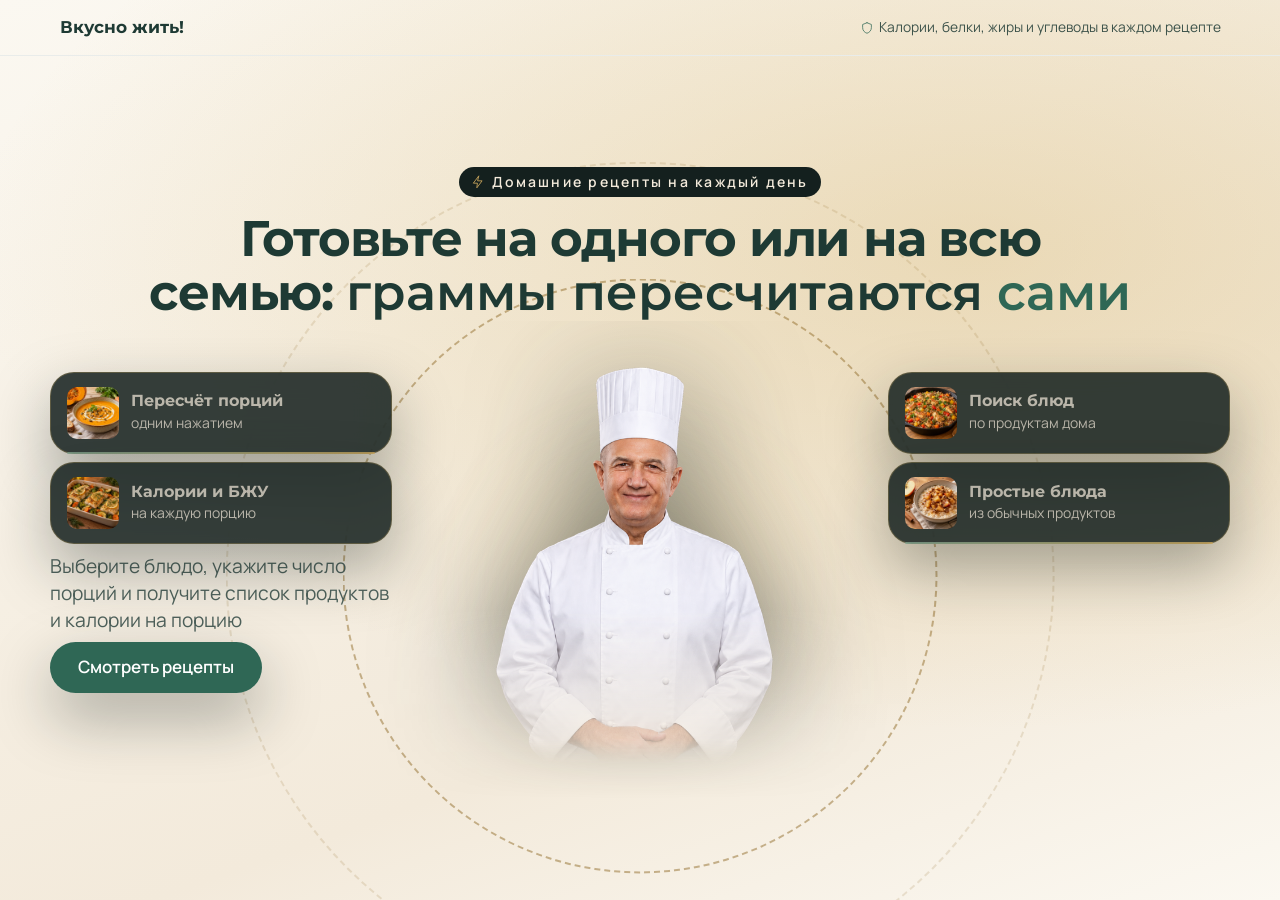
==== index.html @ 7a862b86 "Первый экран" ====
<!DOCTYPE html>
<html lang="ru">
<head>
<meta charset="utf-8">
<meta name="viewport" content="width=device-width, initial-scale=1">
<title>Сайт собирается</title>
<meta name="description" content="">
<meta name="robots" content="noindex, nofollow">
<meta property="og:title" content="Сайт собирается">
<meta property="og:description" content="">
<meta property="og:type" content="website">
<link rel="canonical" href="https://vkusno.andreytumanov.ru/">
<script type="application/ld+json">
{
  "@context": "https://schema.org",
  "@type": "Person",
  "name": "Вкусно жить!",
  "jobTitle": "Кулинарный проект: вкусные рецепты и сбалансированное питание на каждый день",
  "url": "https://vkusno.andreytumanov.ru/",
  "sameAs": [
    "https://dzen.ru/vkusno_zhit_tumanov"
  ]
}
</script>
<link rel="preconnect" href="https://fonts.googleapis.com">
<link rel="preconnect" href="https://fonts.gstatic.com" crossorigin>
<link rel="stylesheet" href="https://fonts.googleapis.com/css2?family=Montserrat:wght@400;600;700&family=Manrope:wght@400;600&display=swap" media="print" onload="this.media='all'">
<noscript>
<link rel="stylesheet" href="https://fonts.googleapis.com/css2?family=Montserrat:wght@400;600;700&family=Manrope:wght@400;600&display=swap">
</noscript>
<link rel="stylesheet" href="style.css">
<style>
:root {
  --шрифт-заголовков: Montserrat, Manrope, system-ui, sans-serif;
  --шрифт-текста: Manrope, Montserrat, -apple-system, 'Segoe UI', sans-serif;
  --цвет-фон: #FBF8F1;  --цвет-фон-2: #F3EADB;  --цвет-фон-карточки: #FFFFFF;
  --цвет-текст: #1E3A34;  --цвет-текст-мягкий: #4F625C;  --цвет-текст-тихий: #5A6461;
  --цвет-акцент: #2F6755;  --цвет-акцент-тёмный: #C9A55C;  --цвет-акцент-яркий: #7EA08C;
  --цвет-акцент-глубже: #245444;  --цвет-акцент-маркер: #B23A2B;
  --цвет-на-акценте: #FFFFFF;  --цвет-линия: #E9ECEA;
  --цвет-тёмный-фон: #14201E;  --цвет-тёмный-фон-2: #1E3A34;  --цвет-тёмный-текст: #F3EADB;
  --цвет-тёмный-фон-3: #1E3A34;  --цвет-тёмный-фон-4: #245444;
  --цвет-тёплый: #C9A55C;  --цвет-тёплый-мягкий: #D8B873;
  --цвет-стекло: color-mix(in srgb, #14201E 86%, transparent);
  --тень: 0 18px 50px color-mix(in srgb, #1E3A34 10%, transparent);
  --тень-чип: 0 10px 30px color-mix(in srgb, #1E3A34 12%, transparent);
  --тень-глубокая: 0 24px 60px color-mix(in srgb, #14201E 35%, transparent);
  --тень-спутник: 0 30px 60px color-mix(in srgb, #14201E 70%, transparent);
  --тень-плиты: 0 40px 100px color-mix(in srgb, #14201E 70%, transparent);
  --кегль-h1: 34px;  --кегль-h2: clamp(28px, 3vw, 42px);
  --кегль-текст: 17px;  --кегль-лид: clamp(18px, 1.5vw, 22px);
  --кегль-мелкий: 15px;  --кегль-кикер: 14px;  --разрядка-кикера: .16em;
  --кегль-цифра: 30px;
  --отступ-секции: clamp(64px, 9vw, 128px);  --отступ-блока: clamp(16px, 2vw, 28px);
  --отступ-секции-тихо: clamp(48px, 7vw, 96px);  --отступ-секции-громко: clamp(72px, 10.5vw, 140px);
  --ширина: 1180px;  --ширина-колонки: 600px;  --радиус: 18px;  --радиус-малый: 10px;
  --радиус-карточки: 24px;  --радиус-плитки: 24px;  --радиус-телефон: 46px;  --кнопка-радиус: 999px;
  --радиус-модуля: 18px;  --нить: 2px;
  --плавность: cubic-bezier(.2, .7, .2, 1);  --длительность: .3s;
  --цвет-тёплый-тёмный: #8A6420;
}
@media (min-width: 900px) {
  :root { --кегль-h1: clamp(52px, 6vw, 86px); }
}
:root, .светлый { --цвет-кнопки: #2F6755; --цвет-на-кнопке: #FFFFFF; --цвет-кнопки-навёл: var(--цвет-акцент-тёмный); }
.тёмный, .липкая-кнопка--тёмная { --цвет-кнопки: #C9A55C; --цвет-на-кнопке: #14201E; --цвет-кнопки-навёл: #D3B67B; }

</style>
<script>
(function () {
  var ЭТАЛОН = 0.535;                  // очко Open Sans — текстовой гарнитуры утверждённых макетов
  var ПОТОЛОК = 1.2, МЁРТВАЯ = 0.02;   // выше потолка расползается раскладка; ближе к единице не трогаем вовсе
  var КОМПЬЮТЕР = "(min-width: 900px)";
  var ТОКЕНЫ = ["--кегль-текст", "--кегль-лид", "--кегль-мелкий", "--кегль-кикер"];
  var корень = document.documentElement;
  var холст = document.createElement("canvas").getContext("2d");
  var ждём = 0;

  function мера(буква) { var м = холст.measureText(буква); return (м && м.actualBoundingBoxAscent) || 0; }

  function применить() {
    ждём = 0;
    if (!холст) { return; }

    for (var i = 0; i < ТОКЕНЫ.length; i++) { корень.style.removeProperty(ТОКЕНЫ[i]); }
    var стиль = getComputedStyle(корень), стек = стиль.getPropertyValue("--шрифт-текста").trim();
    if (!стек) { return; }
    холст.font = "400 100px " + стек;

    var очко = Math.max(мера("х"), мера("x")) / 100;
    if (!(очко > 0)) { return; }
    var k = Math.round(Math.min(ПОТОЛОК, Math.max(1, ЭТАЛОН / очко)) * 1000) / 1000;
    if (k - 1 < МЁРТВАЯ || !matchMedia(КОМПЬЮТЕР).matches) { k = 1; }
    корень.setAttribute("data-очко", очко.toFixed(3));      // чтобы проверка могла сказать числа вслух
    корень.setAttribute("data-поправка", k.toFixed(3));
    if (k === 1) { return; }
    for (i = 0; i < ТОКЕНЫ.length; i++) {
      var было = стиль.getPropertyValue(ТОКЕНЫ[i]).trim();
      if (было) { корень.style.setProperty(ТОКЕНЫ[i], "calc((" + было + ") * " + k + ")"); }
    }
  }

  применить();

  if (document.fonts && document.fonts.ready) { document.fonts.ready.then(применить); }

  addEventListener("resize", function () { ждём = ждём || requestAnimationFrame(применить); });
})();
</script>
</head>
<body class="с-липкой-кнопкой">
<style>
/* Карточки вокруг Андрея: вместо иконки - маленькая картинка блюда из библиотеки (слово Андрея 18.10) */
#экран-01 .спутник__икон--блюдо{width:3.25rem;height:3.25rem;padding:0;overflow:hidden;border-radius:var(--радиус-малый);background:none}
#экран-01 .спутник__икон--блюдо img{width:100%;height:100%;object-fit:cover;display:block}
@media (min-width: 900px){
  /* Заголовок длиннее макетного: на компьютере две строки поменьше, чтобы он не ложился на карточки и фигуру */
  #экран-01 h1{font-size:clamp(40px,3.9vw,60px);line-height:1.08}
  #экран-01 .центр__бок{top:38%}
  #экран-01 .первый-экран__картинка{top:31%}
}
</style>
<section class="блок блок--первый-экран первый-экран--центр светлый" id="экран-01" data-тип="первый-экран" data-схема="центр" data-ключ-макета="тёмная" data-картинка="вырез">
  <header class="шапка">
    <a class="шапка__лого" href="#">Вкусно жить!</a>
    <span class="шапка__лиц"><svg class="иконка" aria-hidden="true" xmlns="http://www.w3.org/2000/svg" viewBox="0 0 24 24" fill="none" stroke="currentColor" stroke-width="1.5" stroke-linecap="round" stroke-linejoin="round">
  <path d="M12 3l7.5 3v5.5c0 4.6-3.2 8.2-7.5 9.5-4.3-1.3-7.5-4.9-7.5-9.5V6L12 3z"/>
</svg><span><span class="полн">Калории, белки, жиры и углеводы в каждом рецепте</span><span class="кратко">Калории и БЖУ в каждом рецепте</span></span></span>
  </header>
  <span class="кольцо кольцо--2"></span><span class="кольцо"></span>
  <div class="блок__внутри">
    <div class="центр__верх">
      <p class="кикер кикер--пилюля"><svg class="иконка" aria-hidden="true" xmlns="http://www.w3.org/2000/svg" viewBox="0 0 24 24" fill="none" stroke="currentColor" stroke-width="1.5" stroke-linecap="round" stroke-linejoin="round">
  <path d="M13 2L4 14h7l-1 8 9-12h-7z"/>
</svg>Домашние рецепты на каждый день</p>
      <h1>Готовьте на одного или на всю семью<span class="делитель">:</span> <span class="хвост">граммы пересчитаются <em class="акцент">сами</em></span></h1>
    </div>
    <figure class="картинка картинка--вырез первый-экран__картинка" style="--голова-в-кадре: 0.152; --макушка-в-кадре: 0.063"><span class="опора"></span><img src="img/povar-andrej-cut-vyrez.png" alt="Андрей Туманов в поварском кителе и колпаке" data-лицо="50,13" fetchpriority="high"></figure>
    <div class="центр__бок центр__бок--лево">
      <div class="карточка карточка--стекло спутник с1 парит"><div class="спутник__икон спутник__икон--блюдо"><img src="img/sup-tykva.webp" alt="Тыквенный суп-пюре" loading="lazy"></div><span><b>Пересчёт порций</b><span>одним нажатием</span></span><i class="спутник__шкала"></i></div>
      <div class="карточка карточка--стекло спутник с2 парит парит--2"><div class="спутник__икон спутник__икон--блюдо"><img src="img/mintaj.webp" alt="Минтай с овощами" loading="lazy"></div><span><b>Калории и БЖУ</b><span>на каждую порцию</span></span></div>
      <p class="лид">Выберите блюдо, укажите число порций и получите список продуктов и калории на порцию</p>
      <div class="первый-экран__действие"><a class="кнопка кнопка--главная" href="#рецепты">Смотреть рецепты</a></div>
    </div>
    <div class="центр__бок центр__бок--право">
      <div class="карточка карточка--стекло спутник с3 парит парит--3"><div class="спутник__икон спутник__икон--блюдо"><img src="img/grechka.webp" alt="Гречка с курицей" loading="lazy"></div><span><b>Поиск блюд</b><span>по продуктам дома</span></span></div>
      <div class="карточка карточка--стекло спутник с4 парит парит--4"><div class="спутник__икон спутник__икон--блюдо"><img src="img/ovsyanka.webp" alt="Овсянка с яблоком" loading="lazy"></div><span><b>Простые блюда</b><span>из обычных продуктов</span></span><i class="спутник__шкала"></i></div>
    </div>
  </div>
</section>
<div class="липкая-кнопка"><a class="кнопка кнопка--главная" href="#рецепты">Смотреть рецепты</a></div>
<script>
(function () {
  var СПИТ = "главная-на-виду";                       // класс на body; правило сна — в стилях
  var кнопка = document.querySelector(".первый-экран__действие .кнопка--главная");
  if (!кнопка || !window.IntersectionObserver) { return; }

  function пометить(на_виду) { document.body.classList.toggle(СПИТ, !!на_виду); }

  var б = кнопка.getBoundingClientRect();
  пометить(б.bottom > 0 && б.top < (window.innerHeight || 0));

  requestAnimationFrame(function () {
    requestAnimationFrame(function () { document.body.classList.add("панель-с-переходом"); });
  });

  new IntersectionObserver(function (записи) {
    пометить(записи[записи.length - 1].isIntersecting);
  }, { threshold: 0 }).observe(кнопка);
})();
</script>
</body>
</html>
---- style.css ----
body { font: var(--кегль-текст)/1.6 var(--шрифт-текста); color: var(--цвет-текст);
       background: var(--цвет-фон); margin: 0; -webkit-font-smoothing: antialiased; }
h1 { font-size: var(--кегль-h1); font-weight: 700; line-height: 1.05; letter-spacing: -0.025em; }
h2 { font-size: var(--кегль-h2); font-weight: 700; line-height: 1.12; letter-spacing: -0.015em; }
.лид { font-size: var(--кегль-лид, var(--кегль-текст)); line-height: 1.55; color: var(--цвет-текст-мягкий); }  .акцент { font-style: normal; color: var(--цвет-акцент); }
.блок { padding: var(--отступ-секции) 0; position: relative; overflow: hidden; }
.блок__внутри { width: min(100% - 2 * var(--отступ-блока), var(--ширина)); margin: 0 auto; position: relative; }

.тёмный { background: linear-gradient(160deg, var(--фон-ключа, var(--цвет-тёмный-фон)), var(--фон-2-ключа, var(--цвет-тёмный-фон)) 70%, var(--фон-ключа, var(--цвет-тёмный-фон)));
  background-color: var(--фон-ключа, var(--цвет-тёмный-фон)); color: var(--текст-ключа, var(--цвет-тёмный-текст)); }

*, *::before, *::after { box-sizing: border-box; }
img, video, iframe { max-width: 100%; height: auto; }
[hidden] { display: none !important; }

p, li, h1, h2, h3, dd, dt, summary, blockquote { overflow-wrap: break-word; }
h1, h2, h3 { font-family: var(--шрифт-заголовков); margin: 0 0 .5em; }
h3 { font-size: calc(var(--кегль-текст) * 1.25); font-weight: 700; line-height: 1.25; }
p, ul, ol { margin: 0 0 1em; }  ul, ol { padding-left: 1.25em; }
.лид { max-width: calc(var(--ширина-колонки) * .95); margin-bottom: 1.2em; }
.мелкий { font-size: var(--кегль-мелкий); color: var(--цвет-текст-мягкий); }
a { color: var(--цвет-акцент); text-underline-offset: .15em; }

.блок__внутри { z-index: 1; }  .блок__внутри > :last-child { margin-bottom: 0; }
.светлый { background: var(--цвет-фон); color: var(--цвет-текст); }  .светлый.второй { background: var(--цвет-фон-2); }

body, .светлый { --фон-ключа: var(--цвет-фон); --фон-2-ключа: var(--цвет-фон-2, var(--цвет-фон)); --текст-ключа: var(--цвет-текст); --подложка-ключа: transparent;
  --вуаль-ключа: var(--фон-ключа); --тёплый-ключа: var(--цвет-тёплый-тёмный, var(--цвет-акцент-тёмный));
  --глубина-ключа: var(--цвет-тёплый-мягкий, var(--цвет-тёплый, var(--цвет-линия))); --тепло-ключа: color-mix(in srgb, var(--цвет-тёплый-мягкий, var(--цвет-тёплый, var(--цвет-линия))) 40%, transparent); }
.светлый.второй { --фон-ключа: var(--цвет-фон-2); --фон-2-ключа: var(--цвет-фон); }  .тёмный.второй { --фон-ключа: var(--цвет-тёмный-фон-2, var(--цвет-тёмный-фон)); --фон-2-ключа: var(--цвет-тёмный-фон); }
.тёмный { --фон-ключа: var(--цвет-тёмный-фон); --фон-2-ключа: var(--цвет-тёмный-фон-2, var(--цвет-тёмный-фон)); --текст-ключа: var(--цвет-тёмный-текст);
  --вуаль-ключа: var(--фон-ключа); --тёплый-ключа: var(--цвет-тёплый, var(--цвет-акцент-тёмный)); --глубина-ключа: var(--цвет-акцент); --тепло-ключа: transparent;
  --подложка-ключа: color-mix(in srgb, var(--цвет-тёплый, var(--цвет-акцент-тёмный)) 12%, transparent); }

.тёмный h1, .тёмный h2, .тёмный h3, .тёмный .цитата__кто b { color: var(--текст-ключа, var(--цвет-тёмный-текст)); }
.тёмный .лид, .тёмный .мелкий, .тёмный .цитата__кто, .тёмный .вопрос > p, .тёмный .контакт__что,
.тёмный .фото figcaption, .тёмный .мокап figcaption { color: color-mix(in srgb, var(--текст-ключа, var(--цвет-тёмный-текст)) var(--мягкость-текста, 72%), transparent); }

.тёмный a:not(.кнопка) { color: var(--цвет-тёмный-текст); text-decoration-color: var(--цвет-акцент); }

.тёмный .акцент { color: var(--цвет-акцент-яркий, var(--цвет-акцент)); }
.тёмный .иконка, .тёмный .бейдж, .тёмный .цитата::before, .тёмный .вопрос > summary::after { color: var(--цвет-акцент); }
.тёмный :focus-visible, .тёмный .кнопка:focus-visible, .тёмный .вопрос > summary:focus-visible { outline-color: var(--цвет-тёмный-текст); }

.кнопка { background: var(--цвет-кнопки, var(--цвет-акцент)); color: var(--цвет-на-кнопке, var(--цвет-на-акценте)); }
.кнопка:hover { background: var(--цвет-кнопки-навёл, var(--цвет-акцент-тёмный)); }
.кнопка:focus-visible { outline: 2px solid var(--цвет-кнопки, var(--цвет-акцент)); outline-offset: 3px; }

.кнопка { display: inline-flex; align-items: center; justify-content: center; gap: .5em;
  min-height: 3em; padding: .8em 1.6em; border-radius: var(--кнопка-радиус);
  font: 600 var(--кегль-текст)/1.2 var(--шрифт-текста); text-decoration: none; cursor: pointer;
  border: 1px solid transparent; transition: transform var(--длительность) var(--плавность),
  box-shadow var(--длительность) var(--плавность); }
.кнопка--главная { background: var(--цвет-кнопки, var(--цвет-акцент)); color: var(--цвет-на-кнопке, var(--цвет-на-акценте)); box-shadow: var(--тень-глубокая); }
.кнопка--главная:hover { transform: translateY(-2px); background: var(--цвет-кнопки-навёл, var(--цвет-акцент-тёмный)); }
.кнопка--контур { background: transparent; color: inherit; border-color: currentColor; }  .кнопка--пульс { animation: пульс-кнопки 2.4s ease-out infinite; }

.тёмный .кнопка--главная { background: var(--цвет-кнопки, var(--цвет-акцент)); color: var(--цвет-на-кнопке, var(--цвет-на-акценте));
  border-color: color-mix(in srgb, var(--цвет-тёмный-текст) 30%, transparent); }
.тёмный .кнопка--главная:hover { background: var(--цвет-кнопки-навёл, var(--цвет-акцент-тёмный)); }
.кнопка--контур:hover { background: color-mix(in srgb, currentColor 8%, transparent); }
.кнопка--пульс:hover { animation: none; }
.кнопка:active { transform: translateY(0); }

.первый-экран__действие .кнопка--главная, .липкая-кнопка .кнопка--главная { animation: пульс-кнопки 2.4s ease-out infinite; }
.первый-экран__действие .кнопка--главная:hover, .липкая-кнопка .кнопка--главная:hover { animation: none; }
.кнопка .иконка { color: inherit; width: 1.2em; height: 1.2em; }

.кикер { display: inline-flex; align-items: center; gap: .5em; margin-bottom: var(--отступ-блока);
  padding: .5625em .875em; border-radius: 9em; white-space: nowrap;
  font: 600 var(--кегль-кикер)/1 var(--шрифт-текста); letter-spacing: var(--разрядка-кикера);
  background: var(--цвет-тёмный-фон); color: var(--цвет-тёмный-текст); }
.кикер .иконка, .кикер svg { width: 1em; height: 1em; flex: none; color: var(--цвет-тёплый, currentColor); }
.тёмный .кикер { background: transparent; padding: 0; border: 0; letter-spacing: .06em;
  color: var(--тёплый-ключа, var(--цвет-акцент-тёмный)); }

.тёмный .кикер::before { content: ""; flex: none; width: 2em; height: 2px; border-radius: 2px;
  background: var(--тёплый-ключа, var(--цвет-акцент-тёмный)); }

.тёмный .кикер--пилюля { padding: .5625em .875em; letter-spacing: var(--разрядка-кикера);
  background: var(--подложка-ключа, transparent);
  border: 1px solid color-mix(in srgb, var(--тёплый-ключа, var(--цвет-акцент-тёмный)) 35%, transparent); }
.тёмный .кикер--пилюля::before { display: none; }

.бейдж { display: inline-flex; align-items: center; gap: .4em; padding: .35em .9em; border-radius: 9em;
  font: 700 var(--кегль-мелкий)/1.2 var(--шрифт-текста); letter-spacing: .06em;
  color: var(--цвет-акцент); background: color-mix(in srgb, var(--цвет-акцент) 12%, transparent);
  border: 1px solid color-mix(in srgb, var(--цвет-акцент) 25%, transparent); }
.карточка--главная > .бейдж { position: absolute; top: -.9em; left: 50%; transform: translateX(-50%); white-space: nowrap;
  color: var(--цвет-на-акценте); background: var(--цвет-акцент); border-color: transparent; box-shadow: var(--тень); }

.чип { display: inline-flex; align-items: center; gap: .5em; padding: .5625em .875em; border-radius: 9em;
  font-size: 1em; line-height: 1.25; color: var(--цвет-текст);
  background: color-mix(in srgb, var(--цвет-фон) 90%, transparent);
  border: 1px solid color-mix(in srgb, var(--цвет-тёплый, var(--цвет-акцент-тёмный)) 55%, transparent);
  box-shadow: var(--тень-чип, var(--тень)); backdrop-filter: blur(.6em); -webkit-backdrop-filter: blur(.6em); }
.чип b { font-family: var(--шрифт-заголовков); font-weight: 600; }
.чип .иконка, .чип svg { width: 1.2em; height: 1.2em; flex: none; }

.тёмный .чип { color: var(--цвет-тёмный-текст); background: color-mix(in srgb, var(--цвет-тёмный-фон) 72%, transparent);
  border-color: color-mix(in srgb, var(--цвет-тёплый, var(--цвет-акцент-тёмный)) 40%, transparent);
  box-shadow: 0 .625em 1.875em color-mix(in srgb, var(--цвет-тёмный-фон) 45%, transparent); }

@media (min-width: 900px) { .чип { font-size: var(--кегль-мелкий); } }

.шапка { height: 3.5rem; display: flex; align-items: center; justify-content: space-between; gap: .625em;
  padding: 0 1em; position: relative; z-index: 6; border-bottom: 1px solid var(--цвет-линия); background: transparent; }

.шапка__лого { display: flex; align-items: center; gap: .5em; font: 700 .9375em/1 var(--шрифт-заголовков); white-space: nowrap; color: inherit; text-decoration: none; }
.шапка__лого img { width: 1.875em; height: 1.875em; border-radius: 50%; flex: none;
  box-shadow: 0 0 0 2px color-mix(in srgb, var(--цвет-тёплый, var(--цвет-акцент-тёмный)) 45%, transparent); }

.шапка__лиц { font-size: .8125em; line-height: 1.2; display: flex; align-items: center; justify-content: flex-end;
  gap: .3125rem; text-align: right; max-width: 9.375rem; opacity: .85; }
.шапка__лиц svg, .шапка__лиц .иконка { width: .875rem; height: .875rem; flex: none; }

.шапка__лиц .полн { display: inline; }
.шапка__лиц .кратко { display: none; }
@media (max-width: 899px) {
  .шапка__лиц:has(.кратко) .полн { display: none; }
  .шапка__лиц:has(.кратко) .кратко { display: block; }
}
.тёмный .шапка { background: transparent; border-bottom-color: transparent; color: var(--цвет-тёмный-текст); }

.карточки { display: grid; gap: var(--отступ-блока); }
.карточка { padding: calc(var(--отступ-блока) * 1.25); border-radius: var(--радиус-карточки, var(--радиус));
  background: var(--цвет-фон-карточки); border: 1px solid var(--цвет-линия); box-shadow: var(--тень);
  transition: transform var(--длительность) var(--плавность), box-shadow var(--длительность) var(--плавность); }
.карточка:hover { transform: translateY(-3px); box-shadow: var(--тень-чип, var(--тень)); }
.карточка--главная { border-top: 3px solid var(--цвет-акцент); }

.карточка--стекло { background: var(--цвет-стекло);
  border: 1px solid color-mix(in srgb, var(--цвет-тёплый, var(--цвет-акцент-тёмный)) 28%, transparent);
  backdrop-filter: blur(.9em); -webkit-backdrop-filter: blur(.9em); box-shadow: var(--тень-глубокая); }
.карточки { margin-top: var(--отступ-блока); padding: 0; list-style: none; }
.карточка { position: relative; min-width: 0; }
.карточка > :last-child { margin-bottom: 0; }  .карточка h3 { margin-top: 0; }
.карточка > .иконка { width: 2em; height: 2em; margin-bottom: .8em; }

.тёмный .карточка:not(.карточка--стекло) { background: color-mix(in srgb, var(--цвет-тёмный-текст) 6%, transparent);
  border-color: color-mix(in srgb, var(--цвет-тёмный-текст) 14%, transparent); }

.цифры { display: grid; grid-template-columns: repeat(auto-fit, minmax(5em, 1fr)); gap: var(--отступ-блока); margin: var(--отступ-блока) 0 0; padding: 0; list-style: none; }
.цифра { padding-left: 1em; border-left: 1px solid color-mix(in srgb, currentColor 25%, transparent); }
.цифра__значение { display: block; font: 700 var(--кегль-цифра)/1 var(--шрифт-заголовков);
  letter-spacing: -0.02em; color: var(--цвет-текст); }
.тёмный .цифра__значение { color: var(--цвет-тёмный-текст); }  .цифра__подпись { display: block; margin-top: .35em; font-size: var(--кегль-мелкий); opacity: .8; }

.цифра--ключ .цифра__значение { color: var(--цвет-акцент); }

.цифра { flex: 1 1 5em; min-width: 0; padding-left: .7em; }

.цифра.карточка { padding: var(--отступ-блока) .75em; border-left: 1px solid var(--цвет-линия); text-align: center; }
.цифра.карточка--стекло { border-left-color: color-mix(in srgb, var(--цвет-тёмный-текст) 12%, transparent); }
.карточка .цифра__значение { font-size: calc(var(--кегль-цифра) * .78); }

.фото { margin: 0; border-radius: var(--радиус); overflow: hidden; box-shadow: var(--тень); }
.фото img { display: block; width: 100%; aspect-ratio: 3 / 4; object-fit: cover; }
.фото--маска { border-radius: 0; box-shadow: none; }
.фото--маска img { mask-image: linear-gradient(to bottom, black 70%, transparent 99%); -webkit-mask-image: linear-gradient(to bottom, black 70%, transparent 99%); }
.фото figcaption, .мокап figcaption { padding: .7em 1em; font-size: var(--кегль-мелкий); color: var(--цвет-текст-мягкий); }
.мокап figcaption h3 { color: var(--цвет-текст); }
.тёмный .мокап figcaption h3 { color: var(--цвет-тёмный-текст); }

.мокап { margin: 0; position: relative; padding-top: 1.4em; border-radius: var(--радиус-малый); overflow: hidden;
  background: var(--цвет-фон-карточки); border: 1px solid var(--цвет-линия); box-shadow: var(--тень-плиты, var(--тень-глубокая)); }
.мокап::before { content: ""; position: absolute; inset: 0 0 auto; height: 1.4em;
  background: color-mix(in srgb, var(--цвет-текст) 7%, var(--цвет-фон-карточки)); border-bottom: 1px solid var(--цвет-линия); }
.мокап::after { content: ""; position: absolute; top: .45em; left: .6em; width: .5em; height: .5em; border-radius: 50%;
  background: var(--цвет-акцент); box-shadow: .85em 0 0 color-mix(in srgb, var(--цвет-акцент) 55%, transparent),
  1.7em 0 0 color-mix(in srgb, var(--цвет-акцент) 30%, transparent); }
.мокап img, .мокап iframe { display: block; width: 100%; aspect-ratio: 16 / 10; object-fit: cover; border: 0; }
.мокап iframe { aspect-ratio: 16 / 9; }
.аватар { width: 3.5em; height: 3.5em; border-radius: 50%; object-fit: cover; flex: none;
  border: 2px solid var(--цвет-фон-карточки); box-shadow: var(--тень); }
.пара__текст, .пара__фото { min-width: 0; }  .пара__фото img { display: block; width: 100%; border-radius: var(--радиус); }

.пара { display: grid; gap: var(--отступ-блока); }
.пара > :only-child { grid-column: 1 / -1; }

.иконка { width: 1.5em; height: 1.5em; flex: none; color: var(--цвет-акцент); vertical-align: middle; }
.иконка svg { display: block; width: 100%; height: 100%; }
.список-иконок { display: grid; gap: .65em; margin: 0 0 1.2em; padding: 0; list-style: none; }
.список-иконок li { display: flex; align-items: flex-start; gap: .65em; }
.список-иконок .иконка { margin-top: .15em; }

.список-иконок .иконка { color: var(--цвет-тёплый-тёмный, var(--цвет-акцент-тёмный)); }

.галка { position: relative; flex: none; width: 1.1875em; height: 1.1875em; border-radius: 50%; margin-top: .15em;
  background: var(--цвет-тёплый, var(--цвет-акцент-тёмный)); }
.галка::after { content: ""; position: absolute; left: .40625em; top: .21875em; width: .25em; height: .5em;
  border: solid var(--цвет-тёмный-фон); border-width: 0 .125em .125em 0; transform: rotate(45deg); }
.тёмный .список-иконок .иконка { color: var(--тёплый-ключа, var(--цвет-акцент-тёмный)); }

.разделитель { height: 1px; border: 0; margin: var(--отступ-блока) 0; opacity: .7;
  background: linear-gradient(90deg, var(--цвет-акцент), var(--цвет-линия) 45%, transparent); }
.тёмный .разделитель { background: linear-gradient(90deg, var(--цвет-акцент),
  color-mix(in srgb, var(--цвет-тёмный-текст) 25%, transparent) 45%, transparent); }
.цитата { margin: 0; padding: 0 0 0 1.2em; position: relative; font: italic 500 calc(var(--кегль-текст) * 1.3)/1.45 var(--шрифт-заголовков); }

.цитата::before { content: "“"; position: absolute; left: 0; top: -.12em; font-size: 2.4em; line-height: 1;
  color: var(--цвет-акцент); opacity: .45; }
.цитата p { margin: 0 0 .6em; }
.цитата__кто { display: flex; align-items: center; gap: .75em; margin-top: var(--отступ-блока);
  font: 400 var(--кегль-мелкий)/1.4 var(--шрифт-текста); color: var(--цвет-текст-мягкий); }
.цитата__кто b { display: block; color: var(--цвет-текст); font-weight: 700; }
.карточка .цитата { font-size: calc(var(--кегль-текст) * 1.05); }

.таймер { display: inline-flex; gap: .6em; margin: var(--отступ-блока) 0; padding: 0; list-style: none; }
.таймер__ячейка { min-width: 3.6em; padding: .6em .5em; text-align: center; border-radius: var(--радиус-малый);
  background: color-mix(in srgb, currentColor 8%, transparent); border: 1px solid color-mix(in srgb, currentColor 16%, transparent); }
.таймер__ячейка b { display: block; font: 700 calc(var(--кегль-цифра) * .7)/1 var(--шрифт-заголовков);
  font-variant-numeric: tabular-nums; letter-spacing: -0.02em; }
.таймер__ячейка span { display: block; margin-top: .3em; font-size: var(--кегль-мелкий); text-transform: uppercase;
  letter-spacing: .08em; opacity: .7; }

.шаги { list-style: none; margin: var(--отступ-блока) 0 0; padding: 0; display: grid; gap: var(--отступ-блока); }
.шаг { position: relative; display: flex; gap: 1em; align-items: flex-start; }
.шаг__номер { flex: none; display: inline-flex; align-items: center; justify-content: center; width: 2.4em; height: 2.4em;
  border-radius: 50%; background: var(--цвет-акцент); color: var(--цвет-на-акценте);
  font: 700 var(--кегль-текст)/1 var(--шрифт-заголовков); box-shadow: var(--тень); }

.шаг:not(:last-child)::before { content: ""; position: absolute; left: 1.2em; top: 2.4em; bottom: calc(-1 * var(--отступ-блока));
  width: 1px; background: color-mix(in srgb, currentColor 18%, transparent); }
.шаг h3 { margin: .35em 0 .3em; }  .шаг p:last-child { margin-bottom: 0; }  .шаг .бейдж { margin-left: .5em; vertical-align: middle; }
.вопрос { border-bottom: 1px solid var(--цвет-линия); padding: calc(var(--отступ-блока) * .6) 0; }
.вопрос:first-of-type { border-top: 1px solid var(--цвет-линия); }
.вопрос > summary { display: flex; align-items: center; justify-content: space-between; gap: 1em; cursor: pointer; list-style: none;
  font: 700 calc(var(--кегль-текст) * 1.05)/1.35 var(--шрифт-заголовков); }
.вопрос > summary::-webkit-details-marker { display: none; }
.вопрос > summary::after { content: "+"; flex: none; display: inline-flex; align-items: center; justify-content: center;
  width: 1.8em; height: 1.8em; border-radius: 50%; border: 1px solid var(--цвет-линия); color: var(--цвет-акцент);
  font-weight: 400; transition: transform var(--длительность) var(--плавность); }
.вопрос[open] > summary::after { transform: rotate(45deg); }
.вопрос > summary:focus-visible { outline: 2px solid var(--цвет-акцент); outline-offset: 3px; border-radius: 3px; }
.вопрос > p { margin: .7em 0 0; color: var(--цвет-текст-мягкий); max-width: calc(var(--ширина-колонки) * 1.25); }
.контакт { display: flex; align-items: center; gap: .9em; padding: .9em 0; border-bottom: 1px solid var(--цвет-линия); }
.контакт .иконка { width: 2.4em; height: 2.4em; padding: .55em; border-radius: var(--радиус-малый);
  background: color-mix(in srgb, var(--цвет-акцент) 12%, transparent); }
.контакт a { font-weight: 600; text-decoration: none; }  .контакт a:hover { text-decoration: underline; }
.контакт__что { display: block; font-size: var(--кегль-мелкий); color: var(--цвет-текст-мягкий); }
.тёмный .вопрос, .тёмный .контакт, .тёмный .вопрос > summary::after { border-color: color-mix(in srgb, var(--цвет-тёмный-текст) 14%, transparent); }

.блок--первый-экран h1 .хвост { display: block; margin-top: .4em; font-size: .66em; font-weight: 600; line-height: 1.28; letter-spacing: 0; }

.парит { animation: парение 8s ease-in-out infinite; }
.парит--2 { animation-duration: 9s; animation-delay: -3s; }  .парит--3 { animation-duration: 7s; animation-delay: -5s; }
.парит--4 { animation-duration: 8.5s; animation-delay: -1.5s; }

.пятно { position: absolute; border-radius: 50%; pointer-events: none; filter: blur(2.5em);
  animation: дрейф 28s ease-in-out infinite alternate;
  background: color-mix(in srgb, var(--цвет-тёплый-мягкий, var(--цвет-линия)) 55%, transparent); }
.тёмный .пятно { background: color-mix(in srgb, var(--цвет-акцент) 70%, transparent); }

.рамка-телефона { position: relative; aspect-ratio: 9 / 16; padding: .55em; border-radius: var(--радиус-телефон, calc(var(--радиус) * 2));
  background: var(--цвет-тёмный-фон); box-shadow: var(--тень-плиты, var(--тень-глубокая)),
    inset 0 0 0 .09375em color-mix(in srgb, var(--цвет-тёплый, var(--цвет-акцент-тёмный)) 32%, transparent); }
.рамка-телефона__экран { position: relative; height: 100%; border-radius: calc(var(--радиус-телефон, calc(var(--радиус) * 2)) * .8); overflow: hidden; background: var(--цвет-тёмный-фон); }

.рамка-телефона__экран::before, .остров { content: ""; position: absolute; z-index: 2; top: .5em; left: 50%;
  translate: -50% 0; width: 3.875em; height: 1.125em; border-radius: .625em; background: var(--цвет-тёмный-фон); }
.остров--крупный { width: 6em; height: 1.625em; border-radius: .875em; top: .625em; }
.рамка-телефона__экран::after { content: ""; position: absolute; inset: 60% 0 0; pointer-events: none;
  background: linear-gradient(to top, color-mix(in srgb, var(--цвет-тёмный-фон) 75%, transparent), transparent); }

.плей { position: absolute; z-index: 3; display: grid; place-items: center; width: 2.875em; height: 2.875em;
  border-radius: 50%; background: var(--цвет-акцент-тёмный); color: var(--цвет-тёмный-текст);
  box-shadow: 0 .875em 2.125em color-mix(in srgb, var(--цвет-тёмный-фон) 60%, transparent); }
.плей svg, .плей .иконка { width: 1.25em; height: 1.25em; margin-left: .125em; }

.плей--большой, .плей--средний { --тень-глубокая: 0 0 transparent; animation: пульс-кнопки 2.4s var(--плавность) infinite; }
.плей--большой { width: 4em; height: 4em; }  .плей--средний { width: 3.25em; height: 3.25em; }
.плей--большой svg, .плей--большой .иконка { width: 1.625em; height: 1.625em; margin-left: .1875em; }
.плей--средний svg, .плей--средний .иконка { width: 1.375em; height: 1.375em; margin-left: .1875em; }

.рамка-телефона__подпись { position: absolute; inset: auto .6em .6em; z-index: 2; margin: 0; text-align: left;
  font: 600 var(--кегль-текст)/1.25 var(--шрифт-заголовков); color: var(--цвет-тёмный-текст); }
.рамка-телефона__подпись small { display: block; margin-top: .2em;
  font: 400 var(--кегль-мелкий)/1.3 var(--шрифт-текста); color: color-mix(in srgb, var(--цвет-тёмный-текст) 72%, transparent); }
.рамка-телефона__прогресс { display: block; margin-top: .5em; height: .1875em; border-radius: .1875em; overflow: hidden; background: color-mix(in srgb, var(--цвет-тёмный-текст) 25%, transparent); }
.рамка-телефона__прогресс span { display: block; width: 55%; height: 100%; border-radius: inherit; background: linear-gradient(90deg, var(--цвет-акцент-яркий, var(--цвет-акцент)), var(--цвет-тёплый, var(--цвет-акцент-тёмный))); }

.нода { position: absolute; width: .375em; height: .375em; border-radius: 50%; pointer-events: none;
  background: var(--цвет-акцент-яркий, var(--цвет-акцент));
  box-shadow: 0 0 .75em color-mix(in srgb, var(--цвет-акцент-яркий, var(--цвет-акцент)) 80%, transparent);
  animation: мерцание 4s ease-in-out infinite; }
.нода--2 { animation-delay: -1.3s; background: var(--цвет-тёплый, var(--цвет-акцент-тёмный));
  box-shadow: 0 0 .75em color-mix(in srgb, var(--цвет-тёплый, var(--цвет-акцент-тёмный)) 90%, transparent); }
.нода--3 { animation-delay: -2.6s; }

.спутник { position: relative; display: flex; align-items: flex-start; gap: .75rem; width: 100%; padding: .875rem 1rem; }
.спутник__икон { flex: none; width: 2.5rem; height: 2.5rem; border-radius: .75rem; display: grid; place-items: center; background: color-mix(in srgb, var(--цвет-тёплый, var(--цвет-акцент-тёмный)) 16%, transparent); color: var(--цвет-тёплый, var(--цвет-акцент-тёмный)); }

.спутник__икон svg, .спутник__икон .иконка { width: 1.25rem; height: 1.25rem; color: var(--цвет-тёплый, var(--цвет-акцент-тёмный)); }

.спутник b { display: block; font-family: var(--шрифт-заголовков); font-weight: 700; line-height: 1.25; font-size: var(--кегль-текст); }
.спутник span { display: block; font-size: var(--кегль-текст); margin-top: .25em; line-height: 1.35; color: color-mix(in srgb, var(--цвет-тёмный-текст) 70%, transparent); }
@media (min-width: 900px) {
  .спутник b { font-size: calc(var(--кегль-мелкий) * 1.07); }
  .спутник span { font-size: calc(var(--кегль-мелкий) * .93); }
}
.спутник__шкала { position: absolute; left: 1rem; right: 1rem; bottom: -1px; height: 2px; border-radius: 2px; opacity: .8; background: linear-gradient(90deg, var(--цвет-акцент-яркий, var(--цвет-акцент)), var(--цвет-тёплый, var(--цвет-акцент-тёмный))); }

.бенто__ячейка { position: relative; padding: var(--отступ-блока); border-radius: var(--радиус-плитки, var(--радиус)); background: var(--цвет-фон-карточки); color: var(--цвет-текст);
  border: 1px solid var(--цвет-линия); box-shadow: var(--тень); overflow: hidden; transition: transform var(--длительность) var(--плавность), box-shadow var(--длительность) var(--плавность); }
.бенто__ячейка:hover { transform: translateY(-3px); box-shadow: var(--тень-чип, var(--тень)); }
.бенто__ячейка.тёмный { background: var(--цвет-тёмный-фон); color: var(--цвет-тёмный-текст); border-color: transparent; }

.бенто .цифра::before { content: ""; position: absolute; top: .6em; right: .6em; width: .5em; height: .5em; border-radius: 50%; background: var(--цвет-тёплый, var(--цвет-акцент-тёмный)); }

.фон--пятна::before, .фон--пятна::after { content: ""; position: absolute; width: 60%; aspect-ratio: 1;
  border-radius: 50%; pointer-events: none; filter: blur(2em); opacity: .55;
  background: radial-gradient(circle, color-mix(in srgb, var(--цвет-акцент) 45%, transparent), transparent 70%);
  animation: дрейф 28s ease-in-out infinite alternate; }
.фон--пятна::after { animation-delay: -9s; }
.фон--пятна::before { top: -20%; left: -15%; }  .фон--пятна::after { bottom: -25%; right: -10%; opacity: .35; }

.фон--пятна:not(.тёмный)::before, .фон--пятна:not(.тёмный)::after {
  background: radial-gradient(circle, color-mix(in srgb, var(--цвет-тёплый-мягкий, var(--цвет-линия)) 55%, transparent), transparent 70%); }
.фон--сетка::before { content: ""; position: absolute; inset: 0; pointer-events: none;
  background-image: linear-gradient(color-mix(in srgb, currentColor 9%, transparent) 1px, transparent 1px),
    linear-gradient(90deg, color-mix(in srgb, currentColor 9%, transparent) 1px, transparent 1px);
  background-size: 7.5em 7.5em;
  mask-image: radial-gradient(ellipse, black 40%, transparent 80%); -webkit-mask-image: radial-gradient(ellipse, black 40%, transparent 80%); }
.фон--зерно::after { content: ""; position: absolute; inset: 0; pointer-events: none; opacity: .12;
  background-image: url("data:image/svg+xml,%3Csvg xmlns='http://www.w3.org/2000/svg' width='160' height='160'%3E%3Cfilter id='n'%3E%3CfeTurbulence type='fractalNoise' baseFrequency='.8' numOctaves='3' stitchTiles='stitch'/%3E%3C/filter%3E%3Crect width='100%25' height='100%25' filter='url(%23n)'/%3E%3C/svg%3E"); }

.блок--подвал { padding: var(--отступ-блока) 0; font-size: var(--кегль-мелкий); }
.блок--подвал .блок__внутри { border-top: 1px solid var(--цвет-линия); padding-top: var(--отступ-блока); }
.блок--подвал p { margin-bottom: .4em; }

.липкая-кнопка { display: none; }
@media (max-width: 600px) {
  .липкая-кнопка { display: block; position: fixed; inset: auto 0 0; z-index: 90;
    padding: .6em 1em calc(.6em + env(safe-area-inset-bottom));
    background: color-mix(in srgb, var(--цвет-фон) 88%, transparent);
    backdrop-filter: blur(.6em); -webkit-backdrop-filter: blur(.6em); border-top: 1px solid var(--цвет-линия); }

  .липкая-кнопка--тёмная { background: color-mix(in srgb, var(--цвет-тёмный-фон) 88%, transparent);
    border-top-color: color-mix(in srgb, var(--цвет-тёмный-текст) 12%, transparent); }
  .липкая-кнопка .кнопка { width: 100%; min-height: 3.375rem; font-size: 1rem; }

  body.с-липкой-кнопкой { padding-bottom: calc(5em + env(safe-area-inset-bottom)); }
}

@media (min-width: 600px) {
  .карточки { grid-template-columns: repeat(2, minmax(0, 1fr)); }
}

@media (min-width: 900px) {
  .карточки { grid-template-columns: repeat(3, minmax(0, 1fr)); }
  .карточки--две { grid-template-columns: repeat(2, minmax(0, 1fr)); }
  .цифры { display: grid; grid-template-columns: repeat(3, minmax(0, 1fr)); }
  .блок--первый-экран h1 .хвост { display: inline; margin-top: 0; font-size: 1em; line-height: inherit; }
  .шапка { padding: 0 3.5em; gap: .75em; }
  .шапка__лого { font-size: 1em; gap: .625em; }  .шапка__лого img { width: 2em; height: 2em; }
  .шапка__лиц { max-width: none; }
  .пара { display: grid; grid-template-columns: minmax(0, 1.1fr) minmax(0, .9fr); gap: calc(var(--отступ-блока) * 2.5); align-items: center; }
  .карточка--главная { top: -.75em; box-shadow: var(--тень-глубокая); }
  .таймер__ячейка { min-width: 4.4em; }

  .рамка-телефона__экран::before, .остров { width: 4.75em; height: 1.375em; }
}

@keyframes пульс-кнопки {
  0%   { box-shadow: var(--тень-глубокая), 0 0 0 0 color-mix(in srgb, var(--цвет-акцент) 45%, transparent); }
  70%  { box-shadow: var(--тень-глубокая), 0 0 0 .8em color-mix(in srgb, var(--цвет-акцент) 0%, transparent); }
  100% { box-shadow: var(--тень-глубокая), 0 0 0 0 color-mix(in srgb, var(--цвет-акцент) 0%, transparent); }
}
@keyframes вращение { to { rotate: 360deg; } }
@keyframes парение { 50% { transform: translateY(-.5em); } }
@keyframes дрейф { 0% { translate: 0 0; scale: 1; } 50% { translate: 4% -5%; scale: 1.08; } 100% { translate: -3% 4%; scale: .96; } }
@keyframes мерцание { 50% { opacity: .3; } }
@keyframes дыхание { 50% { transform: translateY(-.5em); } }
@keyframes бег { to { transform: translateX(-50%); } }
@keyframes зум { to { scale: 1.06; } }
@keyframes дрейф-ленты { to { transform: translateX(-50%); } }

@media (prefers-reduced-motion: reduce) {
  .кнопка--пульс { animation: none; }  .кнопка, .карточка { transition: none; }
  .кнопка--главная:hover, .карточка:hover { transform: none; }
  .первый-экран__действие .кнопка--главная, .липкая-кнопка .кнопка--главная { animation: none; }
  .вопрос > summary::after { transition: none; }
  .парит, .фон--пятна::before, .фон--пятна::after, .пятно, .нода, .плей { animation: none; }
  .бенто__ячейка { transition: none; }  .бенто__ячейка:hover { transform: none; }
}

.блок--тихо { padding-block: var(--отступ-секции-тихо, calc(var(--отступ-секции) * .78)); }
.блок--громко { padding-block: var(--отступ-секции-громко, calc(var(--отступ-секции) * 1.16)); }

.секция__шапка { position: relative; z-index: 2; display: grid; justify-items: start; gap: .875rem;
  max-width: 45rem; margin-bottom: 2rem; }
.секция__шапка--центр { max-width: 40rem; margin-inline: auto; text-align: center; justify-items: center; }
.секция__шапка > * { margin-bottom: 0; }
.секция__тело { position: relative; z-index: 2; }
.секция__лид { max-width: 37.5rem; margin-bottom: 0; }

.секция__шапка .цифры { justify-self: stretch; margin-top: 0; }
.секция__шапка .цифры .цифра:first-child { padding-left: 0; border-left: 0; }
.черта { width: 2.75rem; height: 3px; border-radius: 3px; }
.светлый .секция__лид { color: var(--цвет-текст-мягкий); }
.тёмный .секция__лид { color: color-mix(in srgb, var(--текст-ключа, var(--цвет-тёмный-текст)) 75%, transparent); }
.светлый .черта { background: var(--цвет-тёплый-тёмный, var(--цвет-акцент-тёмный)); }
.тёмный .черта { background: var(--тёплый-ключа, var(--цвет-акцент-тёмный)); }

h2 .хвост-акцент { display: block; font-weight: 600; font-size: .6em; line-height: 1.4;
  margin-top: .375rem; letter-spacing: 0; }
.светлый h2 .хвост-акцент { color: var(--цвет-тёплый-тёмный, var(--цвет-акцент-тёмный)); }
.тёмный h2 .хвост-акцент { color: var(--тёплый-ключа, var(--цвет-акцент-тёмный)); }

.светлый.блок--текстура { background: linear-gradient(170deg, var(--цвет-фон-2), var(--цвет-фон) 75%); }
.тёмный.блок--текстура { background: linear-gradient(170deg, var(--цвет-тёмный-фон-2, var(--цвет-тёмный-фон)), var(--цвет-тёмный-фон) 75%); }
.сетка-текстура { position: absolute; inset: 0; pointer-events: none; background-size: 3.5rem 3.5rem;
  -webkit-mask-image: radial-gradient(ellipse 75% 65% at 50% 20%, black 30%, transparent 100%);
  mask-image: radial-gradient(ellipse 75% 65% at 50% 20%, black 30%, transparent 100%); }
.светлый .сетка-текстура { background-image:
  linear-gradient(color-mix(in srgb, var(--цвет-акцент) 5%, transparent) 1px, transparent 1px),
  linear-gradient(90deg, color-mix(in srgb, var(--цвет-акцент) 5%, transparent) 1px, transparent 1px); }
.тёмный .сетка-текстура { background-image:
  linear-gradient(color-mix(in srgb, var(--цвет-тёплый, var(--цвет-акцент-тёмный)) 6%, transparent) 1px, transparent 1px),
  linear-gradient(90deg, color-mix(in srgb, var(--цвет-тёплый, var(--цвет-акцент-тёмный)) 6%, transparent) 1px, transparent 1px); }

.роль { border-radius: var(--радиус-карточки, var(--радиус)); padding: 1.25rem; }
.роль b { display: block; font-family: var(--шрифт-заголовков); font-weight: 700;
  font-size: var(--кегль-текст); margin-bottom: .5rem; }
.роль p { font-size: var(--кегль-текст); line-height: 1.6; margin-bottom: 0; }
.светлый .роль { background: var(--цвет-фон-карточки); border: 1px solid var(--цвет-линия); box-shadow: var(--тень); }
.светлый .роль b { color: var(--цвет-акцент); }
.светлый .роль p { color: var(--цвет-текст-мягкий); }
.тёмный .роль { background: color-mix(in srgb, var(--цвет-тёмный-фон) 55%, transparent);
  border: 1px solid color-mix(in srgb, var(--цвет-тёплый, var(--цвет-акцент-тёмный)) 22%, transparent); }
.тёмный .роль b { color: var(--тёплый-ключа, var(--цвет-акцент-тёмный)); }
.тёмный .роль p { color: color-mix(in srgb, var(--текст-ключа, var(--цвет-тёмный-текст)) 82%, transparent); }

.врезка { display: grid; gap: .375rem; padding: 1.25rem 1.375rem;
  border-radius: var(--радиус-карточки, var(--радиус)); }
.врезка b { font-family: var(--шрифт-заголовков); font-weight: 700; font-size: var(--кегль-текст); }
.врезка p { font-size: var(--кегль-текст); line-height: 1.55; margin-bottom: 0; }
.светлый .врезка { background: color-mix(in srgb, var(--цвет-тёплый, var(--цвет-акцент-тёмный)) 12%, transparent);
  border: 1px solid color-mix(in srgb, var(--цвет-тёплый, var(--цвет-акцент-тёмный)) 40%, transparent); }
.светлый .врезка b { color: var(--цвет-акцент); }
.светлый .врезка p { color: var(--цвет-текст-мягкий); }
.тёмный .врезка { background: color-mix(in srgb, var(--цвет-тёплый, var(--цвет-акцент-тёмный)) 8%, transparent);
  border: 1px solid color-mix(in srgb, var(--цвет-тёплый, var(--цвет-акцент-тёмный)) 32%, transparent); }
.тёмный .врезка b { color: var(--тёплый-ключа, var(--цвет-акцент-тёмный)); }
.тёмный .врезка p { color: color-mix(in srgb, var(--текст-ключа, var(--цвет-тёмный-текст)) 78%, transparent); }

.плашка { display: inline-flex; align-items: center; gap: .5rem; padding: .5rem .875rem; border-radius: 9em;
  font-size: var(--кегль-мелкий); line-height: 1.3;
  backdrop-filter: blur(.625rem); -webkit-backdrop-filter: blur(.625rem); }
.плашка b { font-family: var(--шрифт-заголовков); font-weight: 600; }
.плашка .иконка, .плашка svg, .плашка .значок { width: 1rem; height: 1rem; flex: none; }
.светлый .плашка { color: var(--цвет-тёмный-текст);
  background: color-mix(in srgb, var(--цвет-тёмный-фон) 72%, transparent);
  border: 1px solid color-mix(in srgb, var(--цвет-тёплый, var(--цвет-акцент-тёмный)) 40%, transparent); }
.тёмный .плашка { color: var(--цвет-тёмный-текст);
  background: color-mix(in srgb, var(--цвет-тёмный-фон) 72%, transparent);
  border: 1px solid color-mix(in srgb, var(--цвет-тёплый, var(--цвет-акцент-тёмный)) 40%, transparent); }

.фото__подпись { position: absolute; left: .875rem; right: .875rem; bottom: .875rem; }

.заглушка-картинки { display: grid; place-items: center; margin: 0; min-height: 10rem; aspect-ratio: 3 / 4;
  background: color-mix(in srgb, var(--текст-ключа, var(--цвет-текст)) 18%, var(--фон-ключа, var(--цвет-фон)));
  color: color-mix(in srgb, var(--текст-ключа, var(--цвет-текст)) 82%, var(--фон-ключа, var(--цвет-фон)));
  font-size: var(--кегль-мелкий); letter-spacing: .08em; }

.лента { position: relative; z-index: 2; display: grid; gap: 1rem; }
.лента .шаг { position: relative; display: block; border-radius: var(--радиус-модуля, var(--радиус));
  padding: 1.125rem 1.125rem 1.25rem; }
.лента .шаг:not(:last-child)::before { content: none; }
.лента .шаг__номер { width: 1.875rem; height: 1.875rem; border-radius: 50%; display: grid; place-items: center;
  margin-bottom: .75rem; box-shadow: none; font: 700 var(--кегль-мелкий)/1 var(--шрифт-заголовков); }
.лента .шаг b { display: block; font-family: var(--шрифт-заголовков); font-weight: 700;
  font-size: var(--кегль-текст); margin-bottom: .375rem; }
.лента .шаг p { font-size: var(--кегль-текст); line-height: 1.55; margin-bottom: 0; }
.светлый .лента .шаг { background: var(--цвет-фон-карточки); border: 1px solid var(--цвет-линия); box-shadow: var(--тень); }
.светлый .лента .шаг p { color: var(--цвет-текст-мягкий); }
.светлый .лента .шаг__номер { background: var(--цвет-тёплый, var(--цвет-акцент-тёмный)); color: var(--цвет-тёмный-фон); }
.тёмный .лента .шаг { background: color-mix(in srgb, var(--цвет-тёплый, var(--цвет-акцент-тёмный)) 7%, transparent);
  border: 1px solid color-mix(in srgb, var(--цвет-тёплый, var(--цвет-акцент-тёмный)) 28%, transparent); }
.тёмный .лента .шаг p { color: color-mix(in srgb, var(--текст-ключа, var(--цвет-тёмный-текст)) 75%, transparent); }
.тёмный .лента .шаг__номер { background: var(--тёплый-ключа, var(--цвет-акцент-тёмный)); color: var(--цвет-тёмный-фон); }

.лента + .врезка { margin-top: 1.5rem; }

.часть { display: grid; gap: 1rem; }
.часть__шапка { display: flex; align-items: baseline; gap: .75rem; flex-wrap: wrap; }
.часть__имя { font-family: var(--шрифт-заголовков); font-weight: 700; font-size: calc(var(--кегль-текст) * 1.2); }
.часть__метка { font-size: calc(var(--кегль-мелкий) * .93); letter-spacing: .02em; }
.модуль { border-radius: var(--радиус-модуля, var(--радиус)); overflow: hidden;
  transition: border-color var(--длительность) var(--плавность), box-shadow var(--длительность) var(--плавность); }
.модуль__шапка { display: flex; align-items: center; gap: .875rem; padding: 1rem 1.125rem; cursor: pointer; list-style: none; }
.модуль__шапка::-webkit-details-marker { display: none; }
.модуль__номер { flex: none; width: 2.375rem; height: 2.375rem; border-radius: .75rem; display: grid; place-items: center;
  font: 700 calc(var(--кегль-мелкий) * .93)/1 var(--шрифт-заголовков); }
.модуль__заголовок { flex: 1; min-width: 0; }
.модуль__заголовок b { display: block; font-family: var(--шрифт-заголовков); font-weight: 700;
  font-size: var(--кегль-текст); line-height: 1.3; }
.модуль__мета { display: flex; flex-wrap: wrap; gap: .375rem .75rem; margin-top: .3125rem;
  font-size: calc(var(--кегль-мелкий) * .93); }
.модуль__шеврон { flex: none; width: 1.375rem; height: 1.375rem;
  transition: transform var(--длительность) var(--плавность); }
.модуль[open] .модуль__шеврон { transform: rotate(180deg); }
.модуль__тело { padding: 0 1.125rem 1.25rem 4.375rem; display: grid; gap: .75rem; }
.модуль__тело p { font-size: var(--кегль-текст); line-height: 1.6; margin-bottom: 0; }
.модуль__результат { font-size: var(--кегль-текст); margin-bottom: 0; }
.тег { display: inline-flex; align-items: center; gap: .375rem; width: fit-content; justify-self: start;
  padding: .3125rem .625rem; border-radius: 9em; font-size: calc(var(--кегль-мелкий) * .93); }
.светлый .модуль { background: var(--цвет-фон-карточки); border: 1px solid var(--цвет-линия);
  box-shadow: 0 .75rem 1.875rem color-mix(in srgb, var(--цвет-тёмный-фон) 6%, transparent); }
.светлый .модуль[open] { border-color: var(--цвет-тёплый, var(--цвет-акцент-тёмный));
  box-shadow: 0 1.25rem 2.75rem color-mix(in srgb, var(--цвет-тёмный-фон) 12%, transparent); }
.светлый .часть__имя { color: var(--цвет-текст); }
.светлый .часть__метка { color: var(--цвет-акцент); }
.светлый .модуль__номер { background: color-mix(in srgb, var(--цвет-акцент) 8%, transparent); color: var(--цвет-акцент); }
.светлый .модуль__заголовок b { color: var(--цвет-текст); }
.светлый .модуль__мета, .светлый .модуль__тело p { color: var(--цвет-текст-мягкий); }
.светлый .модуль__шеврон { color: var(--цвет-акцент); }
.светлый .модуль__результат { color: var(--цвет-текст); }
.светлый .модуль__результат b { color: var(--цвет-акцент); }
.светлый .тег { background: var(--цвет-фон-2); color: var(--цвет-текст-мягкий); border: 1px solid var(--цвет-линия); }
.тёмный .модуль { background: color-mix(in srgb, var(--цвет-тёмный-фон) 55%, transparent);
  border: 1px solid color-mix(in srgb, var(--цвет-тёплый, var(--цвет-акцент-тёмный)) 22%, transparent); }
.тёмный .модуль[open] { border-color: color-mix(in srgb, var(--цвет-тёплый, var(--цвет-акцент-тёмный)) 55%, transparent); }
.тёмный .часть__имя { color: var(--текст-ключа, var(--цвет-тёмный-текст)); }
.тёмный .часть__метка { color: var(--тёплый-ключа, var(--цвет-акцент-тёмный)); }
.тёмный .модуль__номер { background: color-mix(in srgb, var(--цвет-тёплый, var(--цвет-акцент-тёмный)) 14%, transparent);
  color: var(--тёплый-ключа, var(--цвет-акцент-тёмный)); }
.тёмный .модуль__заголовок b { color: var(--текст-ключа, var(--цвет-тёмный-текст)); }
.тёмный .модуль__мета { color: color-mix(in srgb, var(--текст-ключа, var(--цвет-тёмный-текст)) 60%, transparent); }
.тёмный .модуль__тело p { color: color-mix(in srgb, var(--текст-ключа, var(--цвет-тёмный-текст)) 80%, transparent); }
.тёмный .модуль__шеврон { color: var(--тёплый-ключа, var(--цвет-акцент-тёмный)); }
.тёмный .модуль__результат { color: var(--текст-ключа, var(--цвет-тёмный-текст)); }
.тёмный .модуль__результат b { color: var(--тёплый-ключа, var(--цвет-акцент-тёмный)); }
.тёмный .тег { background: color-mix(in srgb, var(--цвет-тёплый, var(--цвет-акцент-тёмный)) 12%, transparent);
  color: var(--цвет-тёплый-мягкий, var(--цвет-тёплый, var(--цвет-линия)));
  border: 1px solid color-mix(in srgb, var(--цвет-тёплый, var(--цвет-акцент-тёмный)) 28%, transparent); }

.работа { position: relative; border-radius: var(--радиус-модуля, var(--радиус)); overflow: hidden;
  display: grid; grid-template-rows: auto 1fr auto; gap: .625rem; padding: .625rem .625rem 1.125rem;
  min-height: calc((100cqw - 1rem) / 2 * 1.4444); }
.работа::after { content: ""; position: absolute; inset: 0; background-size: 1.375rem 1.375rem;
  -webkit-mask-image: radial-gradient(ellipse 90% 90% at 50% 40%, black 30%, transparent 100%);
  mask-image: radial-gradient(ellipse 90% 90% at 50% 40%, black 30%, transparent 100%); }
.работа__формат { position: relative; z-index: 2; grid-row: 1; justify-self: start;
  display: inline-flex; align-items: center; letter-spacing: .01em;
  font: 600 calc(var(--кегль-мелкий) * .93)/1.2 var(--шрифт-заголовков);
  padding: .375rem .6875rem; border-radius: 9em;
  backdrop-filter: blur(.5rem); -webkit-backdrop-filter: blur(.5rem); }
.работа .плей { position: relative; z-index: 2; grid-row: 2; place-self: center; width: 2.75rem; height: 2.75rem;
  transition: scale var(--длительность) var(--плавность); }
.работа:hover .плей { scale: 1.08; }
.работа__подпись { position: relative; z-index: 2; grid-row: 3; align-self: end;
  font-size: calc(var(--кегль-мелкий) * .93); line-height: 1.3; }
.работа__подпись b { display: block; font-family: var(--шрифт-заголовков); font-weight: 600;
  font-size: calc(var(--кегль-мелкий) * .96); }
.работа__шкала { position: absolute; z-index: 2; left: .625rem; right: .625rem; bottom: .5rem;
  height: 3px; border-radius: 3px; overflow: hidden; }
.работа__шкала i { display: block; width: 38%; height: 100%; border-radius: inherit;
  background: linear-gradient(90deg, var(--цвет-акцент-яркий, var(--цвет-акцент)), var(--цвет-тёплый, var(--цвет-акцент-тёмный))); }
.светлый .работа, .тёмный .работа { border: 1px solid color-mix(in srgb, var(--цвет-тёплый, var(--цвет-акцент-тёмный)) 22%, transparent);
  box-shadow: 0 1rem 2.5rem color-mix(in srgb, var(--цвет-тёмный-фон) 35%, transparent);
  background-image:
  radial-gradient(circle at 30% 20%, color-mix(in srgb, var(--цвет-тёплый, var(--цвет-акцент-тёмный)) 24%, transparent), transparent 60%),
  linear-gradient(155deg, var(--цвет-тёмный-фон-2, var(--цвет-тёмный-фон)), var(--цвет-тёмный-фон) 80%); }
.светлый .работа::after, .тёмный .работа::after { background-image:
  linear-gradient(color-mix(in srgb, var(--цвет-тёплый, var(--цвет-акцент-тёмный)) 9%, transparent) 1px, transparent 1px),
  linear-gradient(90deg, color-mix(in srgb, var(--цвет-тёплый, var(--цвет-акцент-тёмный)) 9%, transparent) 1px, transparent 1px); }
.светлый .работа__формат, .тёмный .работа__формат { color: var(--цвет-тёмный-текст);
  background: color-mix(in srgb, var(--цвет-тёмный-фон) 78%, transparent);
  border: 1px solid color-mix(in srgb, var(--цвет-тёплый, var(--цвет-акцент-тёмный)) 40%, transparent); }
.светлый .работа__подпись, .тёмный .работа__подпись { color: color-mix(in srgb, var(--цвет-тёмный-текст) 80%, transparent); }
.светлый .работа__подпись b, .тёмный .работа__подпись b { color: var(--цвет-тёмный-текст); }
.светлый .работа__шкала, .тёмный .работа__шкала { background: color-mix(in srgb, var(--цвет-тёмный-текст) 16%, transparent); }

.работа__кадр { position: absolute; inset: 0; z-index: 1; padding-top: 0; border: 0; border-radius: 0;
  background: none; box-shadow: none; }
.работа__кадр::before, .работа__кадр::after { content: none; }
.работа__кадр ~ .работа__подпись::before { content: ""; position: absolute; z-index: -1;
  inset: -3rem -.625rem -1.125rem; background: linear-gradient(to top,
  color-mix(in srgb, var(--цвет-тёмный-фон) 95%, transparent) 0 calc(100% - 3rem), transparent); }
.работа__кадр img, .работа__кадр iframe { height: 100%; aspect-ratio: auto; }
.работа:has(> .работа__кадр)::after { content: none; }
.работа__кадр ~ .работа__формат, .работа__кадр ~ .работа__подпись { pointer-events: none; }

.работа__кадр ~ .работа__шкала { display: none; }

.работа__итог { display: block; margin-top: .25rem; letter-spacing: .01em;
  font: 600 calc(var(--кегль-мелкий) * .96)/1.25 var(--шрифт-заголовков); }
.светлый .работа__итог, .тёмный .работа__итог { color: var(--цвет-тёплый, var(--цвет-акцент-тёмный)); }
.работа .плей { background: var(--цвет-акцент-яркий, var(--цвет-акцент-тёмный)); }

@media (max-width: 639px) {
  .работа { grid-template-rows: calc((100cqw - 1rem) / 2 * 1.4444) auto; gap: .5rem; padding: 0;
    min-height: 0; overflow: visible; border-radius: 0; }
  .светлый .работа, .тёмный .работа { border: 0; box-shadow: none; background-image: none; }
  .работа::before { content: ""; position: absolute; z-index: 0; left: 0; right: 0; top: 0;
    height: calc((100cqw - 1rem) / 2 * 1.4444); border-radius: var(--радиус-модуля, var(--радиус)); }
  .светлый .работа::before, .тёмный .работа::before {
    border: 1px solid color-mix(in srgb, var(--цвет-тёплый, var(--цвет-акцент-тёмный)) 22%, transparent);
    box-shadow: 0 1rem 2.5rem color-mix(in srgb, var(--цвет-тёмный-фон) 35%, transparent);
    background-image:
    radial-gradient(circle at 30% 20%, color-mix(in srgb, var(--цвет-тёплый, var(--цвет-акцент-тёмный)) 24%, transparent), transparent 60%),
    linear-gradient(155deg, var(--цвет-тёмный-фон-2, var(--цвет-тёмный-фон)), var(--цвет-тёмный-фон) 80%); }
  .работа::after { inset: 0 0 auto 0; height: calc((100cqw - 1rem) / 2 * 1.4444);
    border-radius: var(--радиус-модуля, var(--радиус)); }
  .работа__кадр { inset: 0 0 auto 0; height: calc((100cqw - 1rem) / 2 * 1.4444);
    border-radius: var(--радиус-модуля, var(--радиус)); overflow: hidden; }
  .работа__формат { grid-row: 1; align-self: start; margin: .625rem; }
  .работа .плей { grid-row: 1; place-self: center; }
  .работа__шкала { top: calc((100cqw - 1rem) / 2 * 1.4444 - .6875rem); bottom: auto; }
  .работа__подпись { grid-row: 2; align-self: start; }
  .работа__кадр ~ .работа__подпись::before { content: none; }
  .светлый .работа__подпись, .тёмный .работа__подпись {
    color: color-mix(in srgb, var(--текст-ключа, var(--цвет-текст)) 78%, transparent); }
  .светлый .работа__подпись b, .тёмный .работа__подпись b { color: var(--текст-ключа, var(--цвет-текст)); }

  .светлый .работа__итог { color: var(--цвет-акцент); }
  .тёмный .работа__итог { color: var(--тёплый-ключа, var(--цвет-акцент-тёмный)); }
}

.видео__плеер video { display: block; width: 100%; aspect-ratio: 16 / 9; object-fit: contain; }
.видео__плеер .заглушка-картинки { min-height: 0; aspect-ratio: 16 / 9; }
.видео__текст { display: grid; justify-items: start; gap: 1.25rem; }
.видео__текст .секция__шапка { margin-bottom: 0; }
.видео__список { margin-bottom: 0; }

.видео__длительность { display: flex; align-items: center; gap: .5rem; margin-bottom: 0; }
.видео__длительность .иконка { width: 1.125rem; height: 1.125rem; }
.светлый .видео__плеер { background: var(--цвет-фон-карточки); border-color: var(--цвет-линия); }
.светлый .видео__плеер video { background: color-mix(in srgb, var(--цвет-текст) 8%, var(--цвет-фон-карточки)); }
.светлый .видео__длительность .иконка { color: var(--цвет-тёплый-тёмный, var(--цвет-акцент-тёмный)); }
.тёмный .видео__плеер { background: color-mix(in srgb, var(--цвет-тёмный-фон) 55%, transparent);
  border-color: color-mix(in srgb, var(--цвет-тёплый, var(--цвет-акцент-тёмный)) 22%, transparent); }
.тёмный .видео__плеер::before { background: color-mix(in srgb, var(--цвет-тёмный-фон) 85%, transparent);
  border-bottom-color: color-mix(in srgb, var(--цвет-тёплый, var(--цвет-акцент-тёмный)) 18%, transparent); }
.тёмный .видео__плеер video { background: var(--цвет-тёмный-фон); }
.тёмный .видео__длительность .иконка { color: var(--тёплый-ключа, var(--цвет-акцент-тёмный)); }

.тариф { position: relative; display: grid; gap: 1rem; padding: 1.625rem 1.5rem;
  border-radius: var(--радиус-карточки, var(--радиус)); }
.тариф > * { margin-bottom: 0; }
.тариф__метка { justify-self: start; display: inline-block; padding: .3125rem .75rem; border-radius: 9em;
  font: 600 calc(var(--кегль-мелкий) * .93)/1.2 var(--шрифт-заголовков);
  color: var(--цвет-тёмный-фон); background: var(--цвет-тёплый, var(--цвет-акцент-тёмный)); }
.тариф__имя { font-family: var(--шрифт-заголовков); font-weight: 700; font-size: calc(var(--кегль-текст) * 1.25); }
.тариф__цена { display: flex; align-items: baseline; gap: .625rem; flex-wrap: wrap; }
.тариф__цена b { font: 700 var(--кегль-цифра)/1 var(--шрифт-заголовков); letter-spacing: -0.01em; }
.тариф__цена s { font-size: calc(var(--кегль-мелкий) * 1.12); }
.тариф__состав { list-style: none; margin: 0; padding: 0; display: grid; gap: .5rem; }
.тариф__состав li { position: relative; padding-left: 1.375rem; font-size: var(--кегль-текст); line-height: 1.55; }
.тариф__состав li::before { content: ""; position: absolute; left: 0; top: .375rem; width: .75rem; height: .75rem;
  border-radius: 50%; background: var(--цвет-тёплый, var(--цвет-акцент-тёмный)); }
.тариф .кнопка { margin-top: .25rem; }
.тариф__фото { display: none; position: absolute; right: 1.375rem; top: -1.125rem; width: 4rem; height: 4rem;
  border-radius: 50%; overflow: hidden; border: 2px solid var(--цвет-тёплый, var(--цвет-акцент-тёмный)); }
.тариф__фото img { width: 100%; height: 100%; aspect-ratio: auto; object-fit: cover; }
.светлый .тариф { background: var(--цвет-фон-карточки); --кромка-плиты: var(--цвет-линия);
  border-inline: 1px solid var(--цвет-линия); border-block-end: 1px solid var(--цвет-линия);
  box-shadow: 0 1rem 2.5rem color-mix(in srgb, var(--цвет-тёмный-фон) 8%, transparent); }
.светлый .тариф--акцент { border-color: var(--цвет-тёплый, var(--цвет-акцент-тёмный));
  box-shadow: 0 1.625rem 3.5rem color-mix(in srgb, var(--цвет-тёмный-фон) 16%, transparent); }
.светлый .тариф__имя, .светлый .тариф__цена b { color: var(--цвет-текст); }
.светлый .тариф__цена s, .светлый .тариф__состав li { color: var(--цвет-текст-мягкий); }
.светлый .тариф__фото { box-shadow: 0 .75rem 1.875rem color-mix(in srgb, var(--цвет-тёмный-фон) 25%, transparent); }
.тёмный .тариф { background: color-mix(in srgb, var(--цвет-тёмный-фон) 72%, transparent);
  --кромка-плиты: color-mix(in srgb, var(--цвет-тёплый, var(--цвет-акцент-тёмный)) 26%, transparent);
  border-inline: 1px solid var(--кромка-плиты); border-block-end: 1px solid var(--кромка-плиты);
  box-shadow: var(--тень-глубокая); }
.тёмный .тариф--акцент { border-color: var(--тёплый-ключа, var(--цвет-акцент-тёмный));
  background: color-mix(in srgb, var(--цвет-тёмный-фон) 90%, transparent);
  box-shadow: var(--тень-плиты, var(--тень-глубокая)); }
.тёмный .тариф__имя, .тёмный .тариф__цена b { color: var(--текст-ключа, var(--цвет-тёмный-текст)); }
.тёмный .тариф__цена s { color: color-mix(in srgb, var(--текст-ключа, var(--цвет-тёмный-текст)) 50%, transparent); }
.тёмный .тариф__состав li { color: color-mix(in srgb, var(--текст-ключа, var(--цвет-тёмный-текст)) 82%, transparent); }
.тёмный .тариф__фото { box-shadow: 0 .75rem 1.875rem color-mix(in srgb, var(--цвет-тёмный-фон) 50%, transparent); }

.тариф__пояснение { font-size: var(--кегль-текст); line-height: 1.6; margin-bottom: 0; }
.светлый .тариф__пояснение { color: var(--цвет-текст-мягкий); }
.тёмный .тариф__пояснение { color: color-mix(in srgb, var(--текст-ключа, var(--цвет-тёмный-текст)) 78%, transparent); }

.отзыв-заглушка { display: grid; gap: .875rem; justify-items: start; padding: 1.5rem 1.375rem;
  border-radius: var(--радиус-карточки, var(--радиус)); }
.отзыв-заглушка__аватар { width: 3rem; height: 3rem; border-radius: 50%; display: grid; place-items: center; }
.отзыв-заглушка__аватар svg, .отзыв-заглушка__аватар .иконка { width: 1.375rem; height: 1.375rem; }
.отзыв-заглушка__метка, .цитата-карточка__метка { justify-self: start; padding: .3125rem .75rem; border-radius: 9em;
  font: 600 calc(var(--кегль-мелкий) * .93)/1.2 var(--шрифт-заголовков); }
.отзыв-заглушка__звёзды { display: flex; gap: 3px; }
.отзыв-заглушка__звёзды svg, .отзыв-заглушка__звёзды .иконка { width: .9375rem; height: .9375rem; }
.отзыв-заглушка__текст { font-size: var(--кегль-текст); line-height: 1.6; font-style: italic;
  padding-left: .75rem; margin-bottom: 0; }
.отзыв-заглушка__имя { font-size: calc(var(--кегль-мелкий) * .93); }
.светлый .отзыв-заглушка { background: var(--цвет-фон-карточки);
  border: 1px dashed color-mix(in srgb, var(--цвет-тёплый-тёмный, var(--цвет-акцент-тёмный)) 40%, transparent); }
.светлый .отзыв-заглушка__аватар { color: color-mix(in srgb, var(--цвет-тёплый-тёмный, var(--цвет-акцент-тёмный)) 60%, transparent);
  border: 1.5px dashed color-mix(in srgb, var(--цвет-тёплый-тёмный, var(--цвет-акцент-тёмный)) 50%, transparent); }
.светлый .отзыв-заглушка__метка, .светлый .цитата-карточка__метка { color: var(--цвет-акцент);
  background: color-mix(in srgb, var(--цвет-акцент) 8%, transparent);
  border: 1px solid color-mix(in srgb, var(--цвет-акцент) 25%, transparent); }
.светлый .отзыв-заглушка__звёзды svg { color: color-mix(in srgb, var(--цвет-тёплый-тёмный, var(--цвет-акцент-тёмный)) 35%, transparent); }
.светлый .отзыв-заглушка__текст { color: var(--цвет-текст-мягкий);
  border-left: 2px dashed color-mix(in srgb, var(--цвет-тёплый-тёмный, var(--цвет-акцент-тёмный)) 35%, transparent); }
.светлый .отзыв-заглушка__имя { color: var(--цвет-текст-мягкий); }
.тёмный .отзыв-заглушка { background: color-mix(in srgb, var(--цвет-тёмный-фон) 50%, transparent);
  border: 1px dashed color-mix(in srgb, var(--цвет-тёплый, var(--цвет-акцент-тёмный)) 40%, transparent); }
.тёмный .отзыв-заглушка__аватар { color: color-mix(in srgb, var(--цвет-тёплый, var(--цвет-акцент-тёмный)) 60%, transparent);
  border: 1.5px dashed color-mix(in srgb, var(--цвет-тёплый, var(--цвет-акцент-тёмный)) 50%, transparent); }
.тёмный .отзыв-заглушка__метка, .тёмный .цитата-карточка__метка { color: var(--тёплый-ключа, var(--цвет-акцент-тёмный));
  background: color-mix(in srgb, var(--цвет-тёплый, var(--цвет-акцент-тёмный)) 12%, transparent);
  border: 1px solid color-mix(in srgb, var(--цвет-тёплый, var(--цвет-акцент-тёмный)) 30%, transparent); }
.тёмный .отзыв-заглушка__звёзды svg { color: color-mix(in srgb, var(--цвет-тёплый, var(--цвет-акцент-тёмный)) 35%, transparent); }
.тёмный .отзыв-заглушка__текст { color: color-mix(in srgb, var(--текст-ключа, var(--цвет-тёмный-текст)) 50%, transparent);
  border-left: 2px dashed color-mix(in srgb, var(--цвет-тёплый, var(--цвет-акцент-тёмный)) 35%, transparent); }
.тёмный .отзыв-заглушка__имя { color: color-mix(in srgb, var(--текст-ключа, var(--цвет-тёмный-текст)) 45%, transparent); }

.светлый .роль--итог { background: color-mix(in srgb, var(--цвет-тёплый, var(--цвет-акцент-тёмный)) 14%, transparent);
  border-color: color-mix(in srgb, var(--цвет-тёплый-тёмный, var(--цвет-акцент-тёмный)) 40%, transparent); }
.тёмный .роль--итог { background: color-mix(in srgb, var(--цвет-тёплый, var(--цвет-акцент-тёмный)) 14%, transparent);
  border-color: color-mix(in srgb, var(--цвет-тёплый, var(--цвет-акцент-тёмный)) 45%, transparent); }
.цитата-карточка { display: grid; gap: .875rem; margin: 0; padding: 1.5rem 1.375rem;
  border-radius: var(--радиус-карточки, var(--радиус)); }
.цитата-карточка__текст { margin-bottom: 0; padding-left: .75rem; font-style: italic;
  font-size: var(--кегль-текст); line-height: 1.6; }
.цитата-карточка .цитата__кто { margin-top: 0; }
.светлый .цитата-карточка { background: var(--цвет-фон-карточки);
  border: 1px solid color-mix(in srgb, var(--цвет-тёплый-тёмный, var(--цвет-акцент-тёмный)) 40%, transparent); }
.светлый .цитата-карточка__текст { color: var(--цвет-текст);
  border-left: 2px solid color-mix(in srgb, var(--цвет-тёплый-тёмный, var(--цвет-акцент-тёмный)) 55%, transparent); }
.тёмный .цитата-карточка { background: color-mix(in srgb, var(--цвет-тёмный-фон) 50%, transparent);
  border: 1px solid color-mix(in srgb, var(--цвет-тёплый, var(--цвет-акцент-тёмный)) 40%, transparent); }
.тёмный .цитата-карточка__текст { color: color-mix(in srgb, var(--текст-ключа, var(--цвет-тёмный-текст)) 88%, transparent);
  border-left: 2px solid color-mix(in srgb, var(--цвет-тёплый, var(--цвет-акцент-тёмный)) 55%, transparent); }

.вопросы { display: grid; gap: .75rem; }
.вопросы .вопрос { padding: 0; border-radius: var(--радиус-модуля, var(--радиус)); overflow: hidden; }
.вопросы .вопрос > summary::after { display: none; }
.вопросы .вопрос__шапка { display: flex; align-items: center; gap: .875rem; padding: 1.125rem 1.25rem;
  cursor: pointer; list-style: none; font: 600 var(--кегль-текст)/1.35 var(--шрифт-заголовков); }
.вопросы .вопрос__шапка::-webkit-details-marker { display: none; }
.вопросы .вопрос__шеврон { flex: none; margin-left: auto; width: 1.25rem; height: 1.25rem;
  transition: transform var(--длительность) var(--плавность); }
.вопросы .вопрос[open] .вопрос__шеврон { transform: rotate(180deg); }
.вопросы .вопрос__тело { padding: 0 1.25rem 1.125rem; font-size: var(--кегль-текст); line-height: 1.6; }
.вопрос-карточка { display: grid; gap: .75rem; justify-items: start; padding: 1.625rem 1.5rem;
  border-radius: var(--радиус-карточки, var(--радиус)); }
.вопрос-карточка__икон { width: 2.75rem; height: 2.75rem; border-radius: .75rem; display: grid; place-items: center; }

.вопрос-карточка__икон svg, .вопрос-карточка__икон .иконка { width: 1.375rem; height: 1.375rem;
  color: inherit; }
.вопрос-карточка b { font-family: var(--шрифт-заголовков); font-weight: 700; font-size: var(--кегль-текст); }
.вопрос-карточка p { font-size: var(--кегль-текст); line-height: 1.6; margin-bottom: 0; }
.светлый .вопросы .вопрос { background: var(--цвет-фон-карточки); border: 1px solid var(--цвет-линия); }
.светлый .вопросы .вопрос__шеврон { color: var(--цвет-акцент); }
.светлый .вопросы .вопрос__тело { color: var(--цвет-текст-мягкий); }
.светлый .вопрос-карточка { background: color-mix(in srgb, var(--цвет-тёплый, var(--цвет-акцент-тёмный)) 12%, transparent);
  border: 1px solid color-mix(in srgb, var(--цвет-тёплый, var(--цвет-акцент-тёмный)) 40%, transparent); }
.светлый .вопрос-карточка__икон { color: var(--цвет-акцент);
  background: color-mix(in srgb, var(--цвет-акцент) 10%, transparent); }
.светлый .вопрос-карточка b { color: var(--цвет-текст); }
.светлый .вопрос-карточка p { color: var(--цвет-текст-мягкий); }
.тёмный .вопросы .вопрос { background: color-mix(in srgb, var(--цвет-тёмный-фон) 50%, transparent);
  border: 1px solid color-mix(in srgb, var(--цвет-тёплый, var(--цвет-акцент-тёмный)) 20%, transparent); }
.тёмный .вопросы .вопрос__шеврон { color: var(--тёплый-ключа, var(--цвет-акцент-тёмный)); }
.тёмный .вопросы .вопрос__тело { color: color-mix(in srgb, var(--текст-ключа, var(--цвет-тёмный-текст)) 80%, transparent); }
.тёмный .вопрос-карточка { background: color-mix(in srgb, var(--цвет-тёплый, var(--цвет-акцент-тёмный)) 8%, transparent);
  border: 1px solid color-mix(in srgb, var(--цвет-тёплый, var(--цвет-акцент-тёмный)) 32%, transparent); }
.тёмный .вопрос-карточка__икон { color: var(--тёплый-ключа, var(--цвет-акцент-тёмный));
  background: color-mix(in srgb, var(--цвет-тёплый, var(--цвет-акцент-тёмный)) 16%, transparent); }
.тёмный .вопрос-карточка b { color: var(--текст-ключа, var(--цвет-тёмный-текст)); }
.тёмный .вопрос-карточка p { color: color-mix(in srgb, var(--текст-ключа, var(--цвет-тёмный-текст)) 75%, transparent); }

.условия { position: relative; z-index: 2; display: grid; gap: .625rem; max-width: 47.5rem;
  margin: 0; padding: 0; list-style: none; }
.условия li { position: relative; list-style: none; padding: .875rem 1rem .875rem 2.75rem;
  border-radius: .875rem; font-size: var(--кегль-текст); line-height: 1.55; }
.условия li::before { content: "—"; position: absolute; left: 1rem; top: .875rem; font-weight: 700; }
.светлый .условия li { background: var(--цвет-фон-карточки); border: 1px solid var(--цвет-линия); color: var(--цвет-текст-мягкий); }
.светлый .условия li::before { color: var(--цвет-тёплый-тёмный, var(--цвет-акцент-тёмный)); }
.тёмный .условия li { background: color-mix(in srgb, var(--цвет-тёмный-фон) 40%, transparent);
  border: 1px solid color-mix(in srgb, var(--цвет-тёплый, var(--цвет-акцент-тёмный)) 16%, transparent);
  color: color-mix(in srgb, var(--текст-ключа, var(--цвет-тёмный-текст)) 82%, transparent); }
.тёмный .условия li::before { color: var(--тёплый-ключа, var(--цвет-акцент-тёмный)); }

.карточка--светлая, .карточка--тёмная, .карточка--цвет, .карточка--золото {
  padding: calc(var(--отступ-блока) * 1.25); border-radius: var(--радиус-карточки, var(--радиус)); }

.карточка--светлая, .карточка--тёмная, .карточка--цвет, .карточка--золото, .тариф {
  border-block-start: 1px solid var(--кромка-плиты, transparent); }
.светлый .карточка--светлая.карточка--светлая, .тёмный .карточка--светлая.карточка--светлая {
  background: var(--цвет-фон-2); --кромка-плиты: var(--цвет-линия); color: var(--цвет-текст);
  border-inline: 1px solid var(--цвет-линия); border-block-end: 1px solid var(--цвет-линия); }
.карточка--светлая b, .карточка--светлая h3 { color: var(--цвет-текст); }
.карточка--светлая p { color: var(--цвет-текст-мягкий); }
.светлый .карточка--тёмная.карточка--тёмная, .тёмный .карточка--тёмная.карточка--тёмная {
  background: var(--цвет-тёмный-фон); color: var(--цвет-тёмный-текст);
  --кромка-плиты: var(--цвет-тёмный-фон-4, var(--цвет-тёмный-фон-2, var(--цвет-тёмный-фон)));
  border-inline: 1px solid var(--кромка-плиты); border-block-end: 1px solid var(--кромка-плиты); }
.карточка--тёмная b, .карточка--тёмная h3 { color: var(--цвет-тёмный-текст); }
.карточка--тёмная p { color: color-mix(in srgb, var(--цвет-тёмный-текст) 80%, transparent); }
.светлый .карточка--цвет.карточка--цвет, .тёмный .карточка--цвет.карточка--цвет {
  background: var(--цвет-акцент); color: var(--цвет-на-акценте);
  border-inline: 1px solid transparent; border-block-end: 1px solid transparent; }
.карточка--цвет b, .карточка--цвет h3 { color: var(--цвет-на-акценте); }
.карточка--цвет p { color: color-mix(in srgb, var(--цвет-на-акценте) 82%, transparent); }
.светлый .карточка--золото.карточка--золото, .тёмный .карточка--золото.карточка--золото {
  background: var(--цвет-тёплый, var(--цвет-акцент-тёмный)); color: var(--цвет-тёмный-фон);
  border-inline: 1px solid transparent; border-block-end: 1px solid transparent; }
.карточка--золото b, .карточка--золото h3 { color: var(--цвет-тёмный-фон); }
.карточка--золото p { color: color-mix(in srgb, var(--цвет-тёмный-фон) 82%, transparent); }

.кромка--акцент, .кромка--тёплый, .кромка--тёмный { border-top-style: solid; border-top-width: 4px; }

.светлый .кромка--акцент.кромка--акцент, .тёмный .кромка--акцент.кромка--акцент { border-top-color: var(--цвет-акцент-глубже, var(--цвет-акцент)); }
.светлый .кромка--тёплый.кромка--тёплый, .тёмный .кромка--тёплый.кромка--тёплый { border-top-color: var(--цвет-тёплый, var(--цвет-акцент-тёмный)); }
.светлый .кромка--тёмный.кромка--тёмный, .тёмный .кромка--тёмный.кромка--тёмный { border-top-color: var(--цвет-тёмный-фон-3, var(--цвет-тёмный-фон)); }

.светлый .кромка--акцент.кромка--акцент, .тёмный .кромка--акцент.кромка--акцент,
.светлый .кромка--тёплый.кромка--тёплый, .тёмный .кромка--тёплый.кромка--тёплый,
.светлый .кромка--тёмный.кромка--тёмный, .тёмный .кромка--тёмный.кромка--тёмный {
  border-top-style: solid; border-top-width: 4px; }

.светлый .кнопка--золото, .тёмный .кнопка--золото {
  background: var(--цвет-тёплый, var(--цвет-акцент-тёмный)); color: var(--цвет-тёмный-фон); }
.светлый .кнопка--золото:hover, .тёмный .кнопка--золото:hover {
  background: var(--цвет-тёплый-мягкий, var(--цвет-тёплый, var(--цвет-акцент-тёмный))); }
.светлый .кнопка--крем, .тёмный .кнопка--крем { background: var(--цвет-фон-2); color: var(--цвет-акцент); }
.светлый .кнопка--крем:hover, .тёмный .кнопка--крем:hover { background: var(--цвет-фон); }

.стикер { display: inline-block; width: fit-content; padding: .5625em .875em; margin-bottom: var(--отступ-блока);
  border-radius: var(--радиус-малый); font-weight: 700; font-size: var(--кегль-кикер, var(--кегль-мелкий));
  line-height: 1.2; letter-spacing: var(--разрядка-кикера); transform: rotate(-2deg);
  box-shadow: var(--тень-чип, var(--тень)); }
.светлый .стикер { background: var(--цвет-тёплый, var(--цвет-акцент-тёмный)); color: var(--цвет-тёмный-фон); }
.тёмный .стикер { background: var(--цвет-фон-2); color: var(--цвет-акцент); }

.плитка-цифры { display: grid; gap: .375rem; padding: 1.375rem 1.25rem 1.5rem;
  border-radius: var(--радиус-модуля, var(--радиус)); }
.плитка-цифры b { font: 700 var(--кегль-цифра)/1 var(--шрифт-заголовков); letter-spacing: -0.02em;
  font-variant-numeric: tabular-nums; }
.плитка-цифры span { display: block; font-size: var(--кегль-мелкий); line-height: 1.35; }
.светлый .плитка-цифры { background: var(--цвет-тёмный-фон); }
.светлый .плитка-цифры b { color: var(--цвет-тёплый, var(--цвет-акцент-тёмный)); }
.светлый .плитка-цифры span { color: color-mix(in srgb, var(--цвет-тёмный-текст) 72%, transparent); }
.тёмный .плитка-цифры { background: var(--цвет-фон-2); }
.тёмный .плитка-цифры b { color: var(--цвет-акцент-тёмный); }

.тёмный .плитка-цифры span { color: var(--цвет-текст-мягкий); }

.кикер--плашка { padding: .5625em .875em; border-radius: var(--радиус-малый); border: 0; }
.светлый .кикер--плашка { color: var(--цвет-акцент-маркер, var(--цвет-акцент));
  background: color-mix(in srgb, var(--цвет-акцент-маркер, var(--цвет-акцент)) 12%, transparent); }
.тёмный .кикер--плашка { color: var(--тёплый-ключа, var(--цвет-акцент-тёмный));
  background: color-mix(in srgb, var(--цвет-тёплый, var(--цвет-акцент-тёмный)) 16%, transparent); }
.тёмный .кикер--плашка::before { display: none; }

@media (min-width: 640px) {
  .работа { min-height: calc((100cqw - 2rem) / 3 * 1.4444); }
}

@media (min-width: 900px) {
  .секция__шапка { margin-bottom: 3rem; }
  .роль p { font-size: calc(var(--кегль-мелкий) * 1.12); }
  .врезка b, .врезка p { font-size: calc(var(--кегль-мелкий) * 1.12); }
  .рамка-телефона .остров { width: 4.75em; height: 1.375em; }
  .рамка-телефона .остров--крупный { width: 6em; height: 1.625em; }

  .лента { grid-template-columns: repeat(auto-fit, minmax(9rem, 1fr)); gap: .875rem; }
  .лента .шаг b { font-size: calc(var(--кегль-мелкий) * 1.12); }

  .лента .шаг p { font-size: calc(var(--кегль-мелкий) * 1.12); }
  .лента .шаг:not(:last-child)::after { content: ""; position: absolute; right: -.875rem; top: 1.8125rem;
    width: .875rem; height: var(--нить, 2px); }
  .светлый .лента .шаг:not(:last-child)::after { background: color-mix(in srgb, var(--цвет-тёплый-тёмный, var(--цвет-акцент-тёмный)) 40%, transparent); }
  .тёмный .лента .шаг:not(:last-child)::after { background: color-mix(in srgb, var(--цвет-тёплый, var(--цвет-акцент-тёмный)) 40%, transparent); }
  .модуль__шапка { padding: 1.125rem 1.5rem; }
  .модуль__номер { width: 2.75rem; height: 2.75rem; font-size: var(--кегль-мелкий); }
  .модуль__тело { padding: 0 1.5rem 1.375rem 6rem; }

  .модуль__тело p, .модуль__результат { font-size: calc(var(--кегль-мелкий) * 1.12); }
  .работа { min-height: calc((100cqw - 2.5rem) / 3 * 1.4444); }
  .работа__подпись b { font-size: var(--кегль-мелкий); }

  .тариф__состав li, .тариф__пояснение { font-size: calc(var(--кегль-мелкий) * 1.12); }
  .тариф__фото { display: block; }

  .отзыв-заглушка__текст { font-size: calc(var(--кегль-мелкий) * 1.12); }
  .вопросы .вопрос__тело { font-size: calc(var(--кегль-мелкий) * 1.04); }

  .вопрос-карточка p { font-size: calc(var(--кегль-мелкий) * 1.12); }
  .условия li { font-size: calc(var(--кегль-мелкий) * 1.12); }
}

@media (prefers-reduced-motion: reduce) {
  .модуль, .модуль__шеврон, .вопросы .вопрос__шеврон, .работа .плей { transition: none; }
  .работа:hover .плей { scale: 1; }
}

.текстура__список { position: relative; z-index: 2; display: grid; gap: .875rem; max-width: 51.25rem; }

.разворот__сетка { position: relative; z-index: 2; display: grid; gap: 1.625rem; }

.разворот__сетка .фото { position: relative; display: grid; min-height: 20rem;
  border-radius: var(--радиус-карточки, var(--радиус)); }
.разворот__сетка .фото img { grid-area: 1 / 1; width: 100%; height: 100%; aspect-ratio: auto; object-fit: cover; }
.разворот__сетка .фото .заглушка-картинки { grid-area: 1 / 1; height: 100%; aspect-ratio: auto; }
.светлый .разворот__сетка .фото { box-shadow: 0 1.5rem 3.75rem color-mix(in srgb, var(--цвет-тёмный-фон) 18%, transparent); }
.тёмный .разворот__сетка .фото { box-shadow: 0 1.5rem 3.75rem color-mix(in srgb, var(--цвет-тёмный-фон) 40%, transparent); }

.разворот__сетка .цифры .цифра:first-child { padding-left: 0; border-left: 0; }
.разворот__сетка .цифры:has(> :nth-child(4)) { grid-template-columns: repeat(2, minmax(0, 1fr)); }

.блок--о-себе .разворот__сетка p:not(.секция__лид):not(.кикер) { max-width: 35rem; line-height: 1.7; }
.светлый.блок--о-себе .разворот__сетка p:not(.секция__лид):not(.кикер) { color: var(--цвет-текст-мягкий); }
.тёмный.блок--о-себе .разворот__сетка p:not(.секция__лид):not(.кикер) { color: color-mix(in srgb, var(--текст-ключа, var(--цвет-тёмный-текст)) 82%, transparent); }

.блок--о-себе .пятно, .блок--кейс .пятно { width: 28.75rem; height: 28.75rem; right: -10rem; bottom: -10rem; }
.тёмный.блок--о-себе .пятно, .тёмный.блок--кейс .пятно { background: color-mix(in srgb, var(--цвет-тёплый, var(--цвет-акцент-тёмный)) 18%, transparent); }
.светлый.блок--о-себе .пятно, .светлый.блок--кейс .пятно { background: color-mix(in srgb, var(--цвет-тёплый-мягкий, var(--цвет-линия)) 55%, transparent); }

.светлый.блок--что-получите { background: linear-gradient(165deg, var(--цвет-фон-2), var(--цвет-фон) 80%); }
.тёмный.блок--что-получите { background: linear-gradient(165deg, var(--цвет-тёмный-фон), var(--цвет-тёмный-фон-2, var(--цвет-тёмный-фон)) 80%); }
.блок--что-получите .пятно { width: 32.5rem; height: 32.5rem; left: -11.25rem; top: -8.75rem; }
.тёмный.блок--что-получите .пятно { background: color-mix(in srgb, var(--цвет-акцент) 55%, transparent); }
.светлый.блок--что-получите .пятно { background: color-mix(in srgb, var(--цвет-тёплый-мягкий, var(--цвет-линия)) 55%, transparent); }

.разворот__сетка:not(:has(> .фото)) > * { max-width: 45rem; }

.части-программы { position: relative; z-index: 2; display: grid; gap: 2.25rem; }
.модули { display: grid; gap: .625rem; }

.светлый.блок--программа { background: linear-gradient(175deg, var(--цвет-фон-2), var(--цвет-фон) 70%); }
.тёмный.блок--программа { background: linear-gradient(175deg, var(--цвет-тёмный-фон-2, var(--цвет-тёмный-фон)), var(--цвет-тёмный-фон) 70%); }
.блок--программа .нода { left: 8%; top: 16%; }
.блок--программа .нода--2 { left: 92%; top: 64%; }
.части-программы + .врезка { margin-top: 1.5rem; max-width: 45rem; }

.работы__сетка { position: relative; z-index: 2; display: grid; gap: 1rem; grid-template-columns: repeat(2, minmax(0, 1fr));
  container-type: inline-size; }

.светлый.блок--работы { background: linear-gradient(170deg, var(--фон-ключа, var(--цвет-фон)), var(--фон-2-ключа, var(--цвет-фон-2)) 85%); }
.работы__сетка + .мелкий, .отзывы-сетка + .мелкий { position: relative; z-index: 2; margin-top: 1rem; max-width: 45rem; }

.видео__сетка { position: relative; z-index: 2; display: grid; gap: 1.5rem; align-items: center; }

.тарифы { position: relative; z-index: 2; display: grid; gap: 1.25rem; }
.тарифы + .мелкий { position: relative; z-index: 2; margin-top: 1.5rem; max-width: 45rem; }

.действие-секции { position: relative; z-index: 2; display: grid; }
.светлый.блок--услуги-и-цены, .светлый.блок--прайс-лист { background: linear-gradient(180deg, var(--фон-ключа, var(--цвет-фон)), var(--фон-2-ключа, var(--цвет-фон-2))); }
.блок--услуги-и-цены .пятно, .блок--прайс-лист .пятно { width: 37.5rem; height: 37.5rem; left: calc(50% - 18.75rem); top: -16.25rem; }
.светлый.блок--услуги-и-цены .пятно, .светлый.блок--прайс-лист .пятно { background: color-mix(in srgb, var(--цвет-тёплый-мягкий, var(--цвет-линия)) 35%, transparent); }
.тёмный.блок--услуги-и-цены .пятно, .тёмный.блок--прайс-лист .пятно { background: color-mix(in srgb, var(--цвет-акцент) 28%, transparent); }

.отзывы-сетка { position: relative; z-index: 2; display: grid; gap: 1.125rem; }

.кейс__пара { display: grid; gap: .875rem; }
.светлый.блок--кейс { background: linear-gradient(165deg, var(--фон-2-ключа, var(--цвет-фон-2)), var(--фон-ключа, var(--цвет-фон)) 75%); }

.вопросы-сетка { position: relative; z-index: 2; display: grid; gap: 1.5rem; align-items: start; }

.блок--финал { position: relative; overflow: hidden; }

.финал__фото { position: absolute; inset: 0; margin: 0; overflow: hidden; border-radius: 0; box-shadow: none; }
.финал__фото img { position: absolute; left: 0; top: 0; width: 100%; height: 100%; aspect-ratio: auto;
  object-fit: cover; object-position: 50% 12%; animation: зум-финала 34s ease-in-out infinite alternate; }
.финал__оверлей { position: absolute; inset: 0; }
.финал__текст { position: relative; z-index: 2; display: grid; gap: 1rem; max-width: 35rem; }
.финал__контакты { font-size: var(--кегль-текст); margin-bottom: 0; }

.финал__контакты a { color: inherit; }
.светлый .финал__оверлей { background: linear-gradient(0deg,
  color-mix(in srgb, var(--цвет-фон) 97%, transparent) 8%,
  color-mix(in srgb, var(--цвет-фон) 88%, transparent) 42%,
  color-mix(in srgb, var(--цвет-фон) 50%, transparent) 100%); }
.светлый .финал__контакты { color: var(--цвет-текст-мягкий); }
.тёмный .финал__оверлей { background: linear-gradient(0deg,
  color-mix(in srgb, var(--цвет-тёмный-фон) 95%, transparent) 10%,
  color-mix(in srgb, var(--цвет-тёмный-фон) 82%, transparent) 45%,
  color-mix(in srgb, var(--цвет-тёмный-фон) 50%, transparent) 100%); }
.тёмный .финал__контакты { color: color-mix(in srgb, var(--текст-ключа, var(--цвет-тёмный-текст)) 65%, transparent); }

.блок--подвал { padding-block: 2.5rem 1.5rem; }

.блок--подвал .блок__внутри { border-top: 0; padding-top: 0; }
.светлый.блок--подвал { border-top: 1px solid var(--цвет-линия); }
.тёмный.блок--подвал { border-top: 1px solid color-mix(in srgb, var(--цвет-тёплый, var(--цвет-акцент-тёмный)) 14%, transparent); }
.подвал__сетка { display: grid; gap: 1.75rem; }
.подвал__лого { display: flex; align-items: center; gap: .5rem; margin-bottom: .625rem;
  font: 700 .9375rem/1 var(--шрифт-заголовков); text-decoration: none; }
.подвал__лого img { width: 1.75rem; height: 1.75rem; border-radius: 50%; flex: none; aspect-ratio: auto; }
.подвал__ссылки { display: grid; gap: .5rem; }
.блок--подвал h4 { font-family: var(--шрифт-заголовков); font-weight: 600; letter-spacing: .03em;
  font-size: calc(var(--кегль-мелкий) * .93); margin-bottom: .625rem; }
.подвал__низ { margin-top: 1.875rem; padding-top: 1.125rem; display: flex; flex-wrap: wrap;
  gap: .5rem 1rem; justify-content: space-between; font-size: calc(var(--кегль-мелкий) * .93); }

.блок--подвал a { color: inherit; text-decoration: none; }
.блок--подвал a:hover { text-decoration: underline; }

.светлый.блок--подвал p, .светлый.блок--подвал a { color: var(--цвет-текст-мягкий); }
.светлый.блок--подвал h4, .светлый.блок--подвал .подвал__лого { color: var(--цвет-текст); }
.светлый .подвал__низ { color: var(--цвет-текст-мягкий); border-top: 1px solid var(--цвет-линия); }
.светлый .подвал__ссылки a:hover { color: var(--цвет-тёплый-тёмный, var(--цвет-акцент-тёмный)); }
.тёмный.блок--подвал p, .тёмный.блок--подвал a { color: color-mix(in srgb, var(--текст-ключа, var(--цвет-тёмный-текст)) 62%, transparent); }
.тёмный.блок--подвал h4 { color: color-mix(in srgb, var(--текст-ключа, var(--цвет-тёмный-текст)) 85%, transparent); }
.тёмный .подвал__низ { color: color-mix(in srgb, var(--текст-ключа, var(--цвет-тёмный-текст)) 45%, transparent);
  border-top: 1px solid color-mix(in srgb, var(--текст-ключа, var(--цвет-тёмный-текст)) 10%, transparent); }
.тёмный .подвал__ссылки a:hover { color: var(--тёплый-ключа, var(--цвет-акцент-тёмный)); }

@media (min-width: 640px) {
  .работы__сетка { grid-template-columns: repeat(3, minmax(0, 1fr)); }
  .кейс__пара { grid-template-columns: repeat(2, minmax(0, 1fr)); }
}

@media (min-width: 900px) {
  .текстура__список { grid-template-columns: repeat(2, minmax(0, 1fr)); gap: 1.125rem; }

  .текстура__список .роль:first-child { grid-column: 1 / -1; }
  .разворот__сетка { grid-template-columns: 1.05fr .95fr; gap: 2.75rem; align-items: center; }
  .разворот__сетка--лево { grid-template-columns: .95fr 1.05fr; }
  .разворот__сетка--лево .фото { order: -1; }
  .разворот__сетка .фото { min-height: 27.5rem; }

  .разворот__сетка:not(:has(> .фото)) { grid-template-columns: minmax(0, 1fr); }

  .блок--что-получите .разворот__сетка .фото { align-self: stretch; }

  .блок--что-получите .разворот__сетка:not(:has(> .фото)) .секция__тело:has(> .врезка) {
    display: grid; grid-template-columns: 1.05fr .95fr; grid-template-rows: auto 1fr;
    column-gap: 2.75rem; row-gap: 0; max-width: none; }
  .блок--что-получите .разворот__сетка:not(:has(> .фото)) .секция__тело:has(> .врезка) > .врезка {
    grid-column: 2; grid-row: 1 / -1; align-content: center; gap: .625rem; padding: 2.25rem 2rem; }

  .блок--что-получите .разворот__сетка:not(:has(> .фото)) .секция__тело:has(> .врезка) > .врезка b,
  .блок--что-получите .разворот__сетка:not(:has(> .фото)) .секция__тело:has(> .врезка) > .врезка p {
    font-size: var(--кегль-лид, var(--кегль-текст)); line-height: 1.6; }

  .блок--что-получите .список-иконок li { font-size: calc(var(--кегль-мелкий) * 1.12); }

  .разворот__сетка .цифры { display: flex; flex-wrap: wrap; }
  .разворот__сетка .цифра { flex: 0 1 auto; }
  .работы__сетка { gap: 1.25rem; }

  .видео__сетка { grid-template-columns: 1.15fr 1fr; gap: 2.75rem; }

  .блок--видео .видео__список li { font-size: calc(var(--кегль-мелкий) * 1.12); }
  .тарифы { grid-template-columns: repeat(3, minmax(0, 1fr)); gap: 1.375rem; align-items: stretch; }
  .действие-секции { justify-items: center; }
  .отзывы-сетка { grid-template-columns: repeat(3, minmax(0, 1fr)); gap: 1.25rem; }
  .вопросы-сетка { grid-template-columns: 1.5fr 1fr; gap: 2rem; }

  .вопросы-сетка:not(:has(> .вопрос-карточка)) { grid-template-columns: minmax(0, 1fr); }
  .блок--финал { min-height: 70vh; display: flex; align-items: center; }
  .финал__фото img { object-position: 50% 4%; }
  .финал__контакты { font-size: var(--кегль-мелкий); }
  .светлый .финал__оверлей { background: linear-gradient(100deg,
    color-mix(in srgb, var(--цвет-фон) 97%, transparent) 0%,
    color-mix(in srgb, var(--цвет-фон) 90%, transparent) 40%,
    color-mix(in srgb, var(--цвет-фон) 50%, transparent) 68%); }
  .тёмный .финал__оверлей { background: linear-gradient(100deg,
    color-mix(in srgb, var(--цвет-тёмный-фон) 95%, transparent) 0%,
    color-mix(in srgb, var(--цвет-тёмный-фон) 85%, transparent) 38%,
    color-mix(in srgb, var(--цвет-тёмный-фон) 45%, transparent) 70%); }
  .блок--подвал { padding-block: 3.25rem 1.75rem; }
  .подвал__сетка { grid-template-columns: 1.2fr 1fr 1fr; gap: 2rem; }
}

@keyframes зум-финала { from { scale: 1.04; } to { scale: 1; } }

@media (prefers-reduced-motion: reduce) {
  .финал__фото img { animation: none; }
}

.блок--первый-экран { padding-top: 0; padding-bottom: calc(var(--отступ-секции) * .7); }

.блок--первый-экран.светлый[data-ключ-макета="тёмная"] {
  background-image: radial-gradient(115% 78% at 76% 28%, var(--тепло-ключа, transparent), transparent 68%),
    linear-gradient(160deg, var(--фон-ключа, var(--цвет-фон)), var(--фон-2-ключа, var(--цвет-фон)) 70%, var(--фон-ключа, var(--цвет-фон))); }
.блок--первый-экран .блок__внутри { padding-top: calc(var(--отступ-секции) * .6); }
.первый-экран--сцена .блок__внутри, .первый-экран--живая-сцена .блок__внутри,
.первый-экран--живая-обложка .блок__внутри { padding-top: 0; }

.блок--первый-экран .кикер { margin-bottom: calc(var(--отступ-блока) * .6); }  .блок--первый-экран h1 { margin-bottom: .35em; text-wrap: balance; overflow-wrap: normal; word-break: normal; }

@media (max-width: 899px) {
  .блок--первый-экран.тёмный h1 .хвост { font-size: max(.66em, 1.5rem); line-height: 1.16; margin-top: .36em; }
}
.блок--первый-экран .лид { line-height: 1.4; margin-bottom: .9em; }
.блок--первый-экран .список-иконок { gap: .45em; margin-bottom: .9em; }
.блок--первый-экран .первый-экран__доверие, .блок--первый-экран .первый-экран__когда { margin-bottom: .6em; }

.первый-экран__доверие, .первый-экран__когда { font-size: var(--кегль-текст); }
@media (min-width: 900px) {
  .первый-экран__доверие, .первый-экран__когда { font-size: var(--кегль-мелкий); }
}
.блок--первый-экран .цифры { margin-top: calc(var(--отступ-блока) * .75); }
.первый-экран__текст { position: relative; z-index: 1; }  .первый-экран__текст > :last-child { margin-bottom: 0; }
.первый-экран__действие { display: flex; flex-wrap: wrap; align-items: center; gap: .75em; margin: calc(var(--отступ-блока) * .8) 0 .75em; }
.первый-экран__действие .кнопка { flex: 1 1 auto; }

@media (max-width: 899px) {
  .первый-экран__действие { flex-direction: column; align-items: stretch; gap: .375em; }
  .первый-экран__действие .кнопка--контур { min-height: 0; padding: .5em 0 .125em; border: 0;
    background: transparent; font-size: var(--кегль-текст); opacity: .75; }
  .первый-экран__действие .кнопка--контур:hover { background: transparent; }
  .первый-экран__действие .кнопка--контур::after { content: "→"; margin-left: .375em; }
}

.первый-экран__доверие, .первый-экран__когда { display: flex; align-items: center; gap: .5em; }

.картинка { margin: 0; position: relative; }
.картинка img, .картинка video { display: block; width: 100%; height: 100%; object-fit: cover; object-position: 50% 20%; }
.первый-экран__картинка { margin-top: var(--отступ-блока); }
.картинка--фото { aspect-ratio: 3 / 4; border-radius: var(--радиус); overflow: hidden; box-shadow: var(--тень); }
.картинка--край { border-radius: 0; box-shadow: none; overflow: visible; }
.картинка--край img { mask-image: linear-gradient(to bottom, black 68%, transparent 96%); -webkit-mask-image: linear-gradient(to bottom, black 68%, transparent 96%); }

.картинка--вырез, .картинка--живой-портрет { aspect-ratio: 3 / 4; }
.картинка--вырез img, .картинка--живой-портрет img, .картинка--живой-портрет video { object-position: 50% 0;
  position: relative; z-index: 1; mask-image: linear-gradient(to bottom, black 66%, transparent 96%); -webkit-mask-image: linear-gradient(to bottom, black 66%, transparent 96%);
  filter: drop-shadow(var(--тень-спутник, var(--тень-глубокая))); }
.опора { position: absolute; left: 15%; bottom: 8%; width: 70%; aspect-ratio: 1; border-radius: 50%; pointer-events: none;
  filter: blur(2em); opacity: .6; animation: дрейф 30s ease-in-out infinite alternate;

  background: radial-gradient(circle, color-mix(in srgb, var(--глубина-ключа, var(--цвет-акцент)) 55%, transparent), transparent 70%); }

.кольцо { position: absolute; left: 6%; top: 50%; width: 88%; aspect-ratio: 1; translate: 0 -50%; border-radius: 50%; pointer-events: none;
  border: .175em dashed color-mix(in srgb, var(--тёплый-ключа, var(--цвет-акцент-тёмный)) 55%, transparent);
  opacity: .85; animation: вращение 60s linear infinite; }
.кольцо--2 { left: 18%; width: 64%; opacity: .28; animation-duration: 90s; animation-direction: reverse; }

.первый-экран--центр .кольцо { left: 50%; top: 64%; width: 35em; translate: -50% -50%; }
.первый-экран--центр .кольцо--2 { left: 50%; width: 48.75em; }

.карточка--стекло { color: var(--цвет-тёмный-текст); }
.карточка__имя { font-family: var(--шрифт-заголовков); font-weight: 700; font-size: 1.0625em; line-height: 1.2;
  color: var(--цвет-тёмный-текст); }
.карточка__роль { margin-top: .1875em; color: color-mix(in srgb, var(--цвет-тёмный-текст) 75%, transparent); }

@media (min-width: 900px) { .карточка__роль { font-size: var(--кегль-мелкий); } }
.карточка__опоры { display: flex; gap: 1.125em; margin: .75em 0 0; padding: 0; list-style: none; font-size: .8125em; line-height: 1.3; }
.карточка__опоры li { color: color-mix(in srgb, var(--цвет-тёмный-текст) 82%, transparent);

  max-width: 15em; }

.разворот__кикер-шапки { display: flex; align-items: center; gap: .4em; font: 600 var(--кегль-мелкий)/1 var(--шрифт-текста);
  letter-spacing: var(--разрядка-кикера); color: var(--цвет-акцент); white-space: nowrap; }
.разворот__кикер-шапки .иконка, .разворот__кикер-шапки svg { width: .875em; height: .875em; flex: none; }
.первый-экран--разворот .блок__внутри { display: grid; gap: 0; min-width: 0; }
.первый-экран--разворот .блок__внутри > * { min-width: 0; }
.первый-экран--разворот .первый-экран__картинка { order: -1; position: relative; aspect-ratio: 4 / 5;
  margin: calc(-.6 * var(--отступ-секции)) calc(-1 * var(--отступ-блока)) -3em; overflow: visible; }

.первый-экран--разворот .первый-экран__картинка.картинка--край { border-radius: 0; }
.первый-экран--разворот .первый-экран__картинка.картинка--край img { mask-image: linear-gradient(to bottom, black 52%, transparent); -webkit-mask-image: linear-gradient(to bottom, black 52%, transparent); object-position: 50% 0; }
.первый-экран--разворот .первый-экран__регалии, .первый-экран--разворот .чип--ролик { display: none; }

.первый-экран--разворот .чип--автор { position: absolute; left: 1em; right: auto; bottom: auto;
  top: calc(var(--лицо-в-кадре, .28) * 112% + 8em); font-size: 1em; }
@media (min-width: 900px) { .первый-экран--разворот .чип--автор { display: none; } }

.первый-экран--сцена, .первый-экран--живая-сцена, .первый-экран--живая-обложка { min-height: 100svh; display: flex; align-items: flex-end; padding-top: calc(var(--отступ-секции) * 2.2); }
.картинка--сцена, .картинка--видео, .картинка--видео-с-голосом { position: absolute; inset: 0; margin: 0; overflow: hidden; }
.картинка--сцена img, .картинка--видео video, .картинка--видео img, .картинка--видео-с-голосом video, .картинка--видео-с-голосом img { object-position: 50% 15%; }

.картинка--видео-с-голосом::after { content: ""; position: absolute; inset: 0; background: linear-gradient(to top,
  color-mix(in srgb, var(--вуаль-ключа, var(--цвет-тёмный-фон)) 96%, transparent) 0%, color-mix(in srgb, var(--вуаль-ключа, var(--цвет-тёмный-фон)) 90%, transparent) 40%,
  color-mix(in srgb, var(--вуаль-ключа, var(--цвет-тёмный-фон)) 60%, transparent) 56%, color-mix(in srgb, var(--вуаль-ключа, var(--цвет-тёмный-фон)) 25%, transparent) 66%, transparent 74%); }
.картинка--видео::after { content: ""; position: absolute; inset: 0; background: linear-gradient(to top,
  color-mix(in srgb, var(--вуаль-ключа, var(--цвет-тёмный-фон)) 97%, transparent) 0%, color-mix(in srgb, var(--вуаль-ключа, var(--цвет-тёмный-фон)) 90%, transparent) 42%,
  color-mix(in srgb, var(--вуаль-ключа, var(--цвет-тёмный-фон)) 40%, transparent) 62%, color-mix(in srgb, var(--вуаль-ключа, var(--цвет-тёмный-фон)) 12%, transparent) 100%); }
.картинка--сцена::after { content: ""; position: absolute; inset: 0; background: linear-gradient(to top,
  color-mix(in srgb, var(--вуаль-ключа, var(--цвет-тёмный-фон)) 96%, transparent) 0%, color-mix(in srgb, var(--вуаль-ключа, var(--цвет-тёмный-фон)) 90%, transparent) 40%,
  color-mix(in srgb, var(--вуаль-ключа, var(--цвет-тёмный-фон)) 60%, transparent) 56%, color-mix(in srgb, var(--вуаль-ключа, var(--цвет-тёмный-фон)) 25%, transparent) 66%, transparent 74%); }

.картинка--сцена::before, .картинка--видео::before, .картинка--видео-с-голосом::before {
  content: ""; position: absolute; inset: 0; opacity: var(--добор-затемнения, 0);
  background: linear-gradient(to top, var(--вуаль-ключа, var(--цвет-тёмный-фон)) 66%, transparent 84%); }

.светлый .картинка--сцена::before, .светлый .картинка--видео::before,
.светлый .картинка--видео-с-голосом::before { opacity: var(--добор-высветления, 0); }
.картинка--видео img, .картинка--видео-с-голосом img, .картинка--живой-портрет img { display: none; }
.картинка--постер video { display: none; }  .картинка--постер img { display: block; }
.картинка--мозаика.картинка--постер video { display: block; }

.первый-экран--сцена .первый-экран__регалии, .первый-экран--живая-сцена .первый-экран__регалии,
.первый-экран--живая-обложка .первый-экран__регалии { display: none; }
@media (min-width: 900px) {
  .первый-экран--сцена .первый-экран__регалии, .первый-экран--живая-сцена .первый-экран__регалии,
  .первый-экран--живая-обложка .первый-экран__регалии { display: block; position: absolute; z-index: 3; right: 3.5em; bottom: 3.5em;
    width: auto; max-width: min(30em, 41%); }
}

.первый-экран--сцена .первый-экран__текст, .первый-экран--живая-сцена .первый-экран__текст,
.первый-экран--живая-обложка .первый-экран__текст { --мягкость-текста: 80%; }

.первый-экран--сцена .шапка, .первый-экран--живая-сцена .шапка, .первый-экран--живая-обложка .шапка {
  position: absolute; inset: 0 0 auto; z-index: 6;
  background: linear-gradient(color-mix(in srgb, var(--вуаль-ключа, var(--цвет-тёмный-фон)) 55%, transparent), transparent); }

.первый-экран--сцена .цифра__значение, .первый-экран--живая-сцена .цифра__значение,
.первый-экран--живая-обложка .цифра__значение { color: var(--тёплый-ключа, var(--цвет-акцент-тёмный)); }

.первый-экран--сцена .акцент, .первый-экран--живая-сцена .акцент,
.первый-экран--бенто .акцент, .первый-экран--живая-обложка .акцент { color: var(--тёплый-ключа, var(--цвет-акцент-тёмный)); }

.первый-экран--разворот .цифра--ключ .цифра__значение { color: var(--цвет-акцент-тёмный); }

.тёмный .цифра--ключ .цифра__значение { color: var(--цвет-акцент-яркий, var(--цвет-акцент)); }

@media (max-width: 899px) {
  .первый-экран--сцена .первый-экран__текст, .первый-экран--живая-сцена .первый-экран__текст,
  .первый-экран--живая-обложка .первый-экран__текст { display: flex; flex-direction: column; }
  .первый-экран--сцена .первый-экран__текст .цифры, .первый-экран--живая-сцена .первый-экран__текст .цифры,
  .первый-экран--живая-обложка .первый-экран__текст .цифры { order: 10; margin-top: .4em; }

  .первый-экран--разворот .первый-экран__текст { display: flex; flex-direction: column; gap: calc(var(--отступ-блока) * .875); }
  .первый-экран--разворот .первый-экран__текст > * { margin-block: 0; }
  .первый-экран--разворот .первый-экран__текст .список-иконок { order: 10; margin-top: .625em; }  .первый-экран--разворот .первый-экран__текст .цифры { order: 11; }
  .первый-экран--разворот .первый-экран__картинка { margin-bottom: -5.25em; }
}

@media (max-width: 899px) {
  .первый-экран--сцена, .первый-экран--живая-сцена, .первый-экран--живая-обложка { align-items: flex-start; }
  .первый-экран--сцена .первый-экран__текст, .первый-экран--живая-сцена .первый-экран__текст {
    padding-top: min(35vh, calc(var(--отступ-секции) * 5.3));
  }
  .первый-экран--живая-обложка .первый-экран__текст { padding-top: min(40vh, calc(var(--отступ-секции) * 6.1)); }

  .первый-экран--сцена .картинка--сцена, .первый-экран--живая-сцена .картинка--видео-с-голосом {
    bottom: auto; height: 62%;
  }
}

.звук-блок { position: absolute; z-index: 4; right: 1em; top: calc(var(--лицо-в-кадре, .28) * 62% + 2.6em); display: grid; justify-items: end; gap: .5em; }
.звук { position: relative; display: inline-flex; align-items: center; justify-content: center; gap: .6em; height: 3.25rem; padding: 0 1.25em 0 1em;
  border-radius: var(--кнопка-радиус); border: 0; background: var(--цвет-акцент); color: var(--цвет-на-акценте); cursor: pointer;
  font: 600 var(--кегль-текст)/1 var(--шрифт-заголовков); box-shadow: var(--тень-глубокая);
  animation: пульс-кнопки 2.4s var(--плавность) -1.2s infinite; transition: background var(--длительность) var(--плавность), transform var(--длительность) var(--плавность); }
.звук:hover { background: var(--цвет-акцент-тёмный); transform: translateY(-2px); }
.звук svg { width: 1.4em; height: 1.4em; flex: none; }
.звук[aria-pressed="true"] { animation: none; background: color-mix(in srgb, var(--цвет-тёмный-фон) 82%, transparent); color: var(--цвет-тёмный-текст);
  border: 1px solid var(--цвет-акцент); backdrop-filter: blur(.6em); -webkit-backdrop-filter: blur(.6em); }
.звук__почему { display: inline-flex; align-items: center; gap: .5em; padding: .5em .9em; border-radius: 9em; white-space: nowrap; line-height: 1.25;
  font-size: var(--кегль-текст); color: var(--цвет-тёмный-текст); background: color-mix(in srgb, var(--цвет-тёмный-фон) 78%, transparent);
  border: 1px solid color-mix(in srgb, var(--цвет-акцент) 45%, transparent); backdrop-filter: blur(.6em); -webkit-backdrop-filter: blur(.6em); }
.звук__почему::before { content: ""; width: .5em; height: .5em; border-radius: 50%; background: var(--цвет-акцент-яркий, var(--цвет-акцент)); animation: мерцание 1.6s ease-in-out infinite; }
.звук-блок[data-звук="вкл"] .звук__почему, .звук__почему-длинно { display: none; }
.звук__подпись { white-space: nowrap; }

.живое { position: absolute; top: 1em; left: 1em; z-index: 2; display: inline-flex; align-items: center; gap: .5em; padding: .45em .9em;
  border-radius: 9em; font: 600 var(--кегль-мелкий)/1.2 var(--шрифт-заголовков); letter-spacing: .04em; color: var(--цвет-тёмный-текст);
  border: 1px solid color-mix(in srgb, var(--цвет-тёплый, var(--цвет-акцент)) 35%, transparent);
  background: color-mix(in srgb, var(--цвет-тёмный-фон) 55%, transparent); backdrop-filter: blur(.5em); -webkit-backdrop-filter: blur(.5em); }
.живое::before { content: ""; width: .5em; height: .5em; border-radius: 50%; background: var(--цвет-акцент-яркий, var(--цвет-акцент)); animation: мерцание 2s ease-in-out infinite; }
.картинка--постер ~ .живое, .картинка--постер .живое { display: none; }

.первый-экран--живая-обложка .живое { top: 4.25em; left: auto; right: 1.25em; }
@media (min-width: 900px) {

  .первый-экран--живая-обложка .живое { top: 4.75rem; right: 3.5em; }
}

.окно { position: relative; border-radius: var(--радиус-малый); overflow: hidden; background: var(--цвет-фон-карточки); border: 1px solid var(--цвет-линия);
  box-shadow: var(--тень-плиты, var(--тень-глубокая)); animation: дыхание 8s ease-in-out infinite; }
.окно__бар { display: flex; align-items: center; gap: .4em; padding: .5em .8em; border-bottom: 1px solid var(--цвет-линия);
  background: color-mix(in srgb, var(--цвет-текст) 7%, var(--цвет-фон-карточки)); }
.окно__бар i { width: .55em; height: .55em; border-radius: 50%; background: var(--цвет-акцент); opacity: .8; }
.окно__бар i:nth-child(2) { opacity: .5; }  .окно__бар i:nth-child(3) { opacity: .3; }
.окно__адрес { flex: 1; margin-left: .6em; padding: .15em .7em; border-radius: 9em; font-size: var(--кегль-мелкий); color: var(--цвет-текст-мягкий); background: var(--цвет-фон); }
.картинка--мокап img { aspect-ratio: 16 / 10; object-position: 50% 0; }

.картинка--мокап .плей { left: 1.125rem; bottom: 1rem; top: auto; translate: none; }
.картинка--мокап .рамка-телефона__подпись { color: var(--цвет-тёмный-текст); left: 5.5rem; right: 1rem; bottom: 1.375rem;
  display: flex; align-items: center; justify-content: space-between; gap: .6em; font-size: var(--кегль-мелкий); }

.шкала { flex: 1; max-width: 16em; height: 3px; border-radius: 3px; overflow: hidden;
  background: color-mix(in srgb, var(--цвет-тёмный-текст) 20%, transparent); }
.шкала i { display: block; height: 100%; width: 38%;
  background: linear-gradient(90deg, var(--цвет-акцент-яркий, var(--цвет-акцент)), var(--цвет-тёплый, var(--цвет-акцент-тёмный))); }
.картинка--мокап .бейдж.картинка__бейдж { top: auto; }
.картинка--мокап .бейдж.картинка__бейдж:nth-of-type(1) { top: 13%; left: -1.4em; }
.картинка--мокап .бейдж.картинка__бейдж:nth-of-type(2) { top: 36%; right: -1.6em; bottom: auto; }
.бегущая-строка { overflow: hidden; margin-top: var(--отступ-блока); font-size: var(--кегль-мелкий); letter-spacing: var(--разрядка-кикера);
  mask-image: linear-gradient(90deg, transparent, black 12%, black 88%, transparent); -webkit-mask-image: linear-gradient(90deg, transparent, black 12%, black 88%, transparent); }
.бегущая-строка__лента { display: flex; width: max-content; animation: бег 26s linear infinite; }
.бегущая-строка__лента span { padding-right: 2.5em; white-space: nowrap; }
.бегущая-строка__лента span::after { content: "·"; margin-left: 2.5em; color: var(--цвет-акцент); }

.картинка--товар { width: min(60%, 16em); margin-inline: auto; text-align: center; }
.картинка__бейдж { margin: .6em .3em 0 0; background: var(--цвет-фон-карточки); box-shadow: var(--тень); }

.первый-экран--товар-крупно .рамка-телефона__экран::before { width: 6em; height: 1.625em; border-radius: .875em; top: .625em; }
.первый-экран--товар-крупно .плей { left: 50%; top: 60%; translate: -50% -50%; }

.первый-экран--товар-крупно .список-иконок { display: none; }

.картинка--мозаика, .ряд-роликов { overflow: hidden; }
.ряд-роликов__лента { display: grid; grid-template-columns: repeat(2, minmax(0, 1fr)); gap: var(--отступ-блока); }
.ряд-роликов .рамка-телефона--дубль, .ряд-роликов .рамка-телефона:nth-child(n + 5) { display: none; }

.тёмный .бенто__ячейка:not(.светлый) { background: color-mix(in srgb, var(--цвет-тёмный-текст) 6%, transparent);
  border-color: color-mix(in srgb, var(--цвет-тёмный-текст) 14%, transparent);
  color: var(--текст-ключа, var(--цвет-тёмный-текст)); }
.бенто { display: grid; gap: var(--отступ-блока); }
.бенто__ячейка--главная { padding: var(--отступ-блока); }  .бенто__ячейка--главная h1 { font-size: calc(var(--кегль-h1) * .8); }

.бенто .первый-экран__картинка { padding: 0; overflow: hidden; aspect-ratio: 4 / 3; margin-top: 0; }
.бенто .цифры { display: contents; }  .бенто .цифра { position: relative; padding: var(--отступ-блока); border-left: 0; }

.бенто .цифра__значение { color: var(--цвет-акцент); font-size: calc(var(--кегль-цифра) * 1.47); }

.бенто__ячейка--кадр { padding: 0; overflow: hidden; min-height: 13.75rem; }
.бенто__ячейка--кадр img { display: block; width: 100%; height: 100%; object-fit: cover; object-position: 50% 30%; }
.бенто__ячейка--кадр::after { content: ""; position: absolute; inset: 0; pointer-events: none;
  background: linear-gradient(to top, color-mix(in srgb, var(--цвет-тёмный-фон) 55%, transparent), transparent 45%); }

.бенто__ячейка--кадр .плей { right: .75em; bottom: .75em; }
.бенто__ячейка--кадр .чип--ролик { position: absolute; z-index: 2; left: .75em; bottom: .75em; max-width: calc(100% - 5.5em); }
.первый-экран--бенто .список-иконок { margin-bottom: 0; }

.первый-экран--бенто .первый-экран__регалии { display: none; }
@media (min-width: 900px) {
  .первый-экран--бенто .первый-экран__регалии { display: block; position: absolute; left: .75em; right: .75em; bottom: .75em; width: auto; padding: .75em .875em; }
}

@media (max-width: 899px) {

  .первый-экран--товар-крупно .блок__внутри, .первый-экран--афиша-с-экраном .блок__внутри {
    display: flex; flex-direction: column; }

  .первый-экран--товар-крупно .блок__внутри { gap: calc(var(--отступ-блока) * .875); }  .первый-экран--товар-крупно .блок__внутри > *, .первый-экран--товар-крупно .первый-экран__текст > * { margin-block: 0; }
  .первый-экран--товар-крупно .первый-экран__текст, .первый-экран--афиша-с-экраном .первый-экран__текст { display: contents; }
  .первый-экран--товар-крупно .блок__внутри > *, .первый-экран--афиша-с-экраном .блок__внутри > * { position: relative; z-index: 1; }
  .первый-экран--товар-крупно .кикер, .первый-экран--афиша-с-экраном .кикер { order: 1; }
  .первый-экран--товар-крупно h1, .первый-экран--афиша-с-экраном h1 { order: 2; }
  .первый-экран--товар-крупно .лид, .первый-экран--афиша-с-экраном .лид { order: 3; }
  .первый-экран--товар-крупно .первый-экран__действие, .первый-экран--афиша-с-экраном .первый-экран__действие { order: 4; }
  .первый-экран--товар-крупно .первый-экран__когда, .первый-экран--афиша-с-экраном .первый-экран__когда { order: 5; }
  .первый-экран--товар-крупно .первый-экран__доверие, .первый-экран--афиша-с-экраном .первый-экран__доверие { order: 6; }
  .первый-экран--товар-крупно .первый-экран__картинка, .первый-экран--афиша-с-экраном .первый-экран__картинка { order: 7; }
  .первый-экран--товар-крупно .цифры, .первый-экран--афиша-с-экраном .цифры { order: 8; }
}

.первый-экран--афиша-с-экраном .первый-экран__текст, .первый-экран--мозаика-роликов .первый-экран__текст { text-align: center; width: min(100%, calc(var(--ширина-колонки) * 1.96)); margin-inline: auto; }
.первый-экран--афиша-с-экраном .кикер, .первый-экран--мозаика-роликов .кикер, .первый-экран--афиша-с-экраном .первый-экран__действие,
.первый-экран--мозаика-роликов .первый-экран__действие { justify-content: center; }
.первый-экран--афиша-с-экраном .кикер::before, .первый-экран--мозаика-роликов .кикер::before { display: none; }
.первый-экран--афиша-с-экраном .первый-экран__доверие, .первый-экран--мозаика-роликов .первый-экран__доверие,
.первый-экран--афиша-с-экраном .первый-экран__когда, .первый-экран--мозаика-роликов .первый-экран__когда { justify-content: center; }
.первый-экран--афиша-с-экраном h1, .первый-экран--мозаика-роликов h1 { font-size: calc(var(--кегль-h1) * .9); line-height: 1; }
.первый-экран--афиша-с-экраном .лид, .первый-экран--мозаика-роликов .лид { margin-inline: auto; max-width: calc(var(--ширина-колонки) * 1.71); }

.картинка--мокап { width: min(100%, 46em); margin-inline: auto; }

.первый-экран--мозаика-роликов .цифры, .первый-экран--афиша-с-экраном .цифры { display: flex; flex-wrap: wrap; justify-content: center; gap: .3em .45em; margin-top: .6em; }
.первый-экран--мозаика-роликов .цифра, .первый-экран--афиша-с-экраном .цифра { display: inline-flex; align-items: baseline; gap: .35em; flex: none; padding-left: 0; border-left: 0; }
.первый-экран--мозаика-роликов .цифра:not(:first-child)::before, .первый-экран--афиша-с-экраном .цифра:not(:first-child)::before { content: "·"; margin-right: .35em; color: var(--тёплый-ключа, currentColor); }
.первый-экран--мозаика-роликов .цифра__значение, .первый-экран--афиша-с-экраном .цифра__значение { font: 700 1em/1 var(--шрифт-заголовков); color: var(--тёплый-ключа, currentColor); }
.первый-экран--мозаика-роликов .цифра__подпись, .первый-экран--афиша-с-экраном .цифра__подпись { display: inline; margin-top: 0; font-size: 1em; opacity: .85; }

.первый-экран--мозаика-роликов .бегущая-строка, .первый-экран--афиша-с-экраном .бегущая-строка { position: absolute; left: 0; right: 0; bottom: 0; z-index: 4; margin-top: 0;
  display: flex; align-items: center; min-height: 2.75rem;
  backdrop-filter: blur(.625rem); -webkit-backdrop-filter: blur(.625rem);
  padding: .5em 0; color: var(--текст-ключа, var(--цвет-тёмный-текст)); background: color-mix(in srgb, var(--вуаль-ключа, var(--цвет-тёмный-фон)) 82%, transparent);
  border-top: 1px solid color-mix(in srgb, var(--тёплый-ключа, var(--цвет-акцент-тёмный)) 25%, transparent); }
.первый-экран--мозаика-роликов .плей { right: .75em; top: 40%; }

.рамка-телефона__подпись .живое { position: static; display: flex; width: fit-content; margin-bottom: .4em; }
.картинка--постер .рамка-телефона__подпись .живое { display: none; }

.первый-экран--мозаика-роликов .рамка-телефона__подпись { bottom: 2.9em; }

.первый-экран--орбита .черта, .первый-экран--живой-портрет .черта { display: block; width: 4em; height: .1875em; border-radius: .1875em;
  background: var(--тёплый-ключа, var(--цвет-акцент-тёмный)); margin: .35em 0 .9em; }

.первый-экран--орбита h1 .хвост, .первый-экран--живой-портрет h1 .хвост { font-size: .64em; margin-top: .57em; }
.первый-экран--орбита h1 .делитель, .первый-экран--живой-портрет h1 .делитель { display: none; }

.орбита__сцена { position: relative; min-height: 27.5em; overflow: hidden; margin: .25em calc(-1 * var(--отступ-блока)) 0;
  mask-image: linear-gradient(to bottom, black 78%, transparent 100%);
  -webkit-mask-image: linear-gradient(to bottom, black 78%, transparent 100%); }
.орбита__сцена .первый-экран__картинка { position: absolute; left: 50%; translate: -50% 0;
  --кадр-выреза: calc(24.32% / var(--голова-в-кадре, .152));
  height: var(--кадр-выреза); top: calc(11.34% - var(--макушка-в-кадре, .063) * var(--кадр-выреза) * 3 / 4 * 3 / 2);
  width: auto; aspect-ratio: 3 / 4; margin: 0; }
.орбита__сцена .спутник { position: absolute; width: 15rem; }
.орбита__сцена .с1 { left: 0; top: 50%; }  .орбита__сцена .с3 { right: 0; top: 72%; }
.орбита__сцена .с2, .орбита__сцена .с4 { display: none; }

.первый-экран--живой-портрет .орбита__сцена {
  mask-image: linear-gradient(to bottom, black 62%, transparent 100%); -webkit-mask-image: linear-gradient(to bottom, black 62%, transparent 100%); }

.первый-экран--живой-портрет .орбита__сцена .первый-экран__картинка {
  --кадр-выреза: calc(29.382% / var(--голова-в-кадре, .249));
  height: var(--кадр-выреза); top: calc(5.074% - var(--макушка-в-кадре, .043) * var(--кадр-выреза)); }
.первый-экран--живой-портрет .орбита__сцена .с1 { top: 63%; }  .первый-экран--живой-портрет .орбита__сцена .с3 { top: 80%; }
.первый-экран--живой-портрет .орбита__сцена .живое { position: absolute; z-index: 2; left: 1em; top: .875em; }
@media (max-width: 899px) {

  .первый-экран--орбита .блок__внутри { display: flex; flex-direction: column; gap: calc(var(--отступ-блока) * .875); }  .первый-экран--орбита .блок__внутри > *, .первый-экран--орбита .первый-экран__текст > * { margin-block: 0; }
  .первый-экран--орбита .первый-экран__текст { display: contents; }
  .первый-экран--орбита .кикер { order: 1; }  .первый-экран--орбита h1 { order: 2; }  .первый-экран--орбита .черта { order: 3; }
  .первый-экран--орбита .лид { order: 4; }  .первый-экран--орбита .первый-экран__действие { order: 5; }
  .первый-экран--орбита .первый-экран__доверие, .первый-экран--орбита .первый-экран__когда { order: 6; }
  .первый-экран--орбита .орбита__сцена { order: 7; }
  .первый-экран--орбита .цифры { order: 8; margin-top: .6em; }

  .первый-экран--живой-портрет .блок__внутри { display: flex; flex-direction: column; gap: calc(var(--отступ-блока) * .875); }  .первый-экран--живой-портрет .блок__внутри > *, .первый-экран--живой-портрет .первый-экран__текст > * { margin-block: 0; }
  .первый-экран--живой-портрет .первый-экран__текст { display: contents; }
  .первый-экран--живой-портрет .кикер { order: 1; }  .первый-экран--живой-портрет h1 { order: 2; }
  .первый-экран--живой-портрет .черта { order: 3; }  .первый-экран--живой-портрет .лид { order: 4; }
  .первый-экран--живой-портрет .первый-экран__действие { order: 5; }
  .первый-экран--живой-портрет .первый-экран__доверие, .первый-экран--живой-портрет .первый-экран__когда { order: 6; }
  .первый-экран--живой-портрет .орбита__сцена { order: 7; }
  .первый-экран--живой-портрет .цифры { order: 8; margin-top: .6em; }

  .орбита__сцена .первый-экран__картинка {
    --кадр-выреза: calc(36.328% / var(--голова-в-кадре, .152));
    height: var(--кадр-выреза); top: calc(5.539% - var(--макушка-в-кадре, .063) * var(--кадр-выреза) * 3 / 4 * 3 / 2); }

  .орбита__сцена .с1 { top: auto; bottom: 11.875rem; left: 0; right: 0; width: auto; }  .орбита__сцена .спутник span span { display: none; }
  .орбита__сцена .спутник b { display: block; white-space: nowrap; overflow: hidden; text-overflow: ellipsis; }  .первый-экран--живой-портрет .орбита__сцена .с1 { bottom: 4.5rem; }

  .первый-экран--живой-портрет .орбита__сцена { min-height: 20.625em; }

  .первый-экран--живой-портрет .орбита__сцена .первый-экран__картинка {
    --кадр-выреза: calc(45% / var(--голова-в-кадре, .249));
    height: var(--кадр-выреза); top: calc(10.148% - var(--макушка-в-кадре, .043) * var(--кадр-выреза)); }
}

.центр__верх { text-align: center; }  .центр__верх .кикер { justify-content: center; }  .центр__верх .кикер::before { display: none; }
.первый-экран--центр .блок__внутри { display: grid; gap: var(--отступ-блока); }
.центр__бок { display: grid; gap: var(--отступ-блока); }

@media (max-width: 899px) {
  .центр__бок { display: contents; }

  .первый-экран--центр .блок__внутри { gap: calc(var(--отступ-блока) * .875); }  .первый-экран--центр .блок__внутри > *, .первый-экран--центр .центр__бок > * { margin-block: 0; }
  .первый-экран--центр .первый-экран__когда { order: 5; }
  .первый-экран--центр .первый-экран__доверие { order: 6; }

  .первый-экран--центр .первый-экран__картинка { order: 7; width: 100%; height: 20.625em; aspect-ratio: auto; overflow: hidden; margin-inline: auto; }
  .первый-экран--центр .первый-экран__картинка img { position: absolute; left: 50%; translate: -50% 0; width: auto; max-width: none;
    --кадр-выреза: calc(41.496% / var(--голова-в-кадре, .152));
    height: var(--кадр-выреза); top: calc(3.899% - var(--макушка-в-кадре, .063) * var(--кадр-выреза)); }
  .первый-экран--центр .с1 { order: 8; }  .первый-экран--центр .с2 { order: 9; }
  .первый-экран--центр .с3 { order: 10; }  .первый-экран--центр .с4 { order: 11; }
  .первый-экран--центр .цифры { order: 12; justify-content: center; margin-top: calc(var(--отступ-блока) * .5); }
}

@media (max-width: 600px) {
  body.с-липкой-кнопкой .блок--первый-экран { padding-bottom: calc(var(--отступ-секции) * .7 + 5em + env(safe-area-inset-bottom)); }

  body.с-липкой-кнопкой .первый-экран--мозаика-роликов .бегущая-строка,
  body.с-липкой-кнопкой .первый-экран--афиша-с-экраном .бегущая-строка { bottom: calc(5em + env(safe-area-inset-bottom)); }

  body.главная-на-виду .липкая-кнопка { transform: translateY(100%); opacity: 0; pointer-events: none; }
  body.панель-с-переходом .липкая-кнопка { transition: transform var(--длительность) var(--плавность), opacity var(--длительность) var(--плавность); }
}

@media (min-width: 900px) {
  .блок--первый-экран .список-иконок { gap: .65em; }
  .первый-экран__действие .кнопка { flex: 0 0 auto; }
  .первый-экран__картинка { margin-top: 0; }
  .сторона--слева .первый-экран__текст { order: 2; }

  .картинка--мокап .плей { top: 46%; bottom: auto; translate: 0 -50%; }
  .картинка--мокап .рамка-телефона__подпись { top: calc(46% + 1rem); bottom: auto; }

  .первый-экран--живая-обложка h1 { font-size: calc(var(--кегль-h1) * .87); }
  .первый-экран--разворот .блок__внутри, .первый-экран--живой-портрет .блок__внутри,
  .первый-экран--товар-крупно .блок__внутри { display: grid; grid-template-columns: minmax(0, 1.05fr) minmax(0, .95fr);
    gap: calc(var(--отступ-блока) * 2.5); align-items: center; }
  .первый-экран--живой-портрет .первый-экран__текст { display: block; }
  .первый-экран--товар-крупно .список-иконок { display: grid; }

  .первый-экран--товар-крупно h1 { font-size: calc(var(--кегль-h1) * .9); }
  .первый-экран--товар-крупно .список-иконок { font-size: calc(var(--кегль-текст) * .8); }

  .первый-экран--разворот .список-иконок { font-size: calc(var(--кегль-текст) * .8); }
  .первый-экран--орбита .блок__внутри { display: grid; grid-template-columns: minmax(0, 1fr) minmax(0, 1fr);
    gap: calc(var(--отступ-блока) * 2.5); align-items: center; }
  .первый-экран--орбита .первый-экран__текст { display: block; }

  .первый-экран--орбита .блок__внутри, .первый-экран--живой-портрет .блок__внутри {
    width: 100%; padding-inline: var(--отступ-секции); grid-template-columns: minmax(0, 1fr) minmax(0, 1fr);
    gap: var(--отступ-блока); align-items: stretch; }
  .первый-экран--орбита .первый-экран__текст, .первый-экран--живой-портрет .первый-экран__текст { align-self: center; }

  .первый-экран--орбита h1 .хвост, .первый-экран--живой-портрет h1 .хвост { display: block; font-size: .52em; margin-top: .4em; line-height: 1.25; }
  .первый-экран--разворот .блок__внутри { align-items: stretch; }

  .первый-экран--разворот .первый-экран__текст { display: grid; align-content: center;
    gap: calc(var(--отступ-блока) * .5625); }
  .первый-экран--разворот .первый-экран__текст > * { margin-block: 0; }
  .первый-экран--разворот .кикер { justify-self: start; }

  .первый-экран--разворот .блок__внутри { width: calc(100% - 2 * var(--отступ-блока));
    grid-template-columns: minmax(0, 1.02fr) minmax(0, .98fr); }

  .первый-экран--разворот .первый-экран__картинка { order: 0; aspect-ratio: auto; min-height: 100%;
    margin: calc(-.6 * var(--отступ-секции)) calc(-1 * var(--отступ-блока)) calc(-.7 * var(--отступ-секции)) 0; }

  .первый-экран--разворот .первый-экран__картинка.картинка--край img { position: absolute; inset: 0; object-position: 50% 12%;
    mask-image: linear-gradient(to bottom, transparent 0, black 9%, black 82%, transparent 100%),
                linear-gradient(to right, transparent 0, black 16%, black 86%, transparent 100%);
    -webkit-mask-image: linear-gradient(to bottom, transparent 0, black 9%, black 82%, transparent 100%),
                linear-gradient(to right, transparent 0, black 16%, black 86%, transparent 100%);
    mask-composite: intersect; -webkit-mask-composite: source-in; }

  .первый-экран--разворот .первый-экран__регалии { display: block; position: absolute; z-index: 2; left: -.5em; bottom: 5.5em; width: min(20.625em, 86%); }

  .первый-экран--разворот .чип--ролик { display: inline-flex; position: absolute; z-index: 2; right: 1em; top: 1em;
    width: max-content; max-width: min(24em, calc(100% - 2em)); }

  .сторона--слева.первый-экран--разворот .блок__внутри { grid-template-columns: minmax(0, .98fr) minmax(0, 1.02fr); }
  .сторона--слева.первый-экран--разворот .первый-экран__картинка { order: -1; margin: calc(-.6 * var(--отступ-секции)) 0 calc(-.7 * var(--отступ-секции)) calc(-1 * var(--отступ-блока)); }
  .сторона--слева.первый-экран--разворот .первый-экран__регалии { left: auto; right: -.5em; }
  .сторона--слева.первый-экран--разворот .чип--ролик { right: auto; left: 1em; }

  .первый-экран--сцена .блок__внутри, .первый-экран--живая-сцена .блок__внутри, .первый-экран--живая-обложка .блок__внутри { display: grid; grid-template-columns: minmax(0, .55fr) minmax(0, .45fr); }

  .картинка--сцена img, .картинка--видео video, .картинка--видео img, .картинка--видео-с-голосом video, .картинка--видео-с-голосом img { width: 128%; max-width: none; margin-left: 0; }
  .картинка--сцена img { animation: зум 30s ease-in-out infinite alternate; }

  .первый-экран--живая-сцена .картинка--видео-с-голосом video, .первый-экран--живая-сцена .картинка--видео-с-голосом img,
  .первый-экран--живая-обложка .картинка--видео video, .первый-экран--живая-обложка .картинка--видео img { margin-left: 1%; }

  .картинка--сцена::after, .картинка--видео-с-голосом::after { background: linear-gradient(to right, color-mix(in srgb, var(--вуаль-ключа, var(--цвет-тёмный-фон)) 96%, transparent) 0%,
    color-mix(in srgb, var(--вуаль-ключа, var(--цвет-тёмный-фон)) 90%, transparent) 30%, color-mix(in srgb, var(--вуаль-ключа, var(--цвет-тёмный-фон)) 55%, transparent) 43%, transparent 52%); }
  .картинка--видео::after { background: linear-gradient(to right, color-mix(in srgb, var(--вуаль-ключа, var(--цвет-тёмный-фон)) 97%, transparent) 0%,
      color-mix(in srgb, var(--вуаль-ключа, var(--цвет-тёмный-фон)) 90%, transparent) 26%, color-mix(in srgb, var(--вуаль-ключа, var(--цвет-тёмный-фон)) 50%, transparent) 48%,
      color-mix(in srgb, var(--вуаль-ключа, var(--цвет-тёмный-фон)) 8%, transparent) 70%, color-mix(in srgb, var(--вуаль-ключа, var(--цвет-тёмный-фон)) 28%, transparent) 100%),
    linear-gradient(to top, color-mix(in srgb, var(--вуаль-ключа, var(--цвет-тёмный-фон)) 75%, transparent), transparent 40%); }
  .картинка--сцена::before, .картинка--видео::before, .картинка--видео-с-голосом::before {
    background: linear-gradient(to right, var(--вуаль-ключа, var(--цвет-тёмный-фон)) 52%, transparent 66%); }
  .первый-экран--сцена h1 { font-size: clamp(2.75rem, 4vw, 3.625rem); }

  .первый-экран--сцена, .первый-экран--живая-сцена, .первый-экран--живая-обложка { padding-top: calc(var(--отступ-секции) * 1.35); align-items: center; }

  .первый-экран--сцена .первый-экран__доверие, .первый-экран--сцена .первый-экран__когда { margin-top: 1em; }
  .сторона--слева .картинка--сцена img, .сторона--слева .картинка--видео video, .сторона--слева .картинка--видео img,
  .сторона--слева .картинка--видео-с-голосом video, .сторона--слева .картинка--видео-с-голосом img { margin-left: -28%; }

  .сторона--слева.первый-экран--живая-сцена .картинка--видео-с-голосом video, .сторона--слева.первый-экран--живая-сцена .картинка--видео-с-голосом img,
  .сторона--слева.первый-экран--живая-обложка .картинка--видео video, .сторона--слева.первый-экран--живая-обложка .картинка--видео img { margin-left: -29%; }
  .сторона--слева .картинка--сцена::after, .сторона--слева .картинка--видео-с-голосом::after { background: linear-gradient(to left, color-mix(in srgb, var(--вуаль-ключа, var(--цвет-тёмный-фон)) 96%, transparent) 0%,
    color-mix(in srgb, var(--вуаль-ключа, var(--цвет-тёмный-фон)) 90%, transparent) 30%, color-mix(in srgb, var(--вуаль-ключа, var(--цвет-тёмный-фон)) 55%, transparent) 43%, transparent 52%); }
  .сторона--слева .картинка--видео::after { background: linear-gradient(to left, color-mix(in srgb, var(--вуаль-ключа, var(--цвет-тёмный-фон)) 97%, transparent) 0%,
      color-mix(in srgb, var(--вуаль-ключа, var(--цвет-тёмный-фон)) 90%, transparent) 26%, color-mix(in srgb, var(--вуаль-ключа, var(--цвет-тёмный-фон)) 50%, transparent) 48%,
      color-mix(in srgb, var(--вуаль-ключа, var(--цвет-тёмный-фон)) 8%, transparent) 70%, color-mix(in srgb, var(--вуаль-ключа, var(--цвет-тёмный-фон)) 28%, transparent) 100%),
    linear-gradient(to top, color-mix(in srgb, var(--вуаль-ключа, var(--цвет-тёмный-фон)) 75%, transparent), transparent 40%); }
  .сторона--слева .картинка--сцена::before, .сторона--слева .картинка--видео::before, .сторона--слева .картинка--видео-с-голосом::before {
    background: linear-gradient(to left, var(--вуаль-ключа, var(--цвет-тёмный-фон)) 52%, transparent 66%); }
  .сторона--слева.первый-экран--сцена .первый-экран__текст, .сторона--слева.первый-экран--живая-сцена .первый-экран__текст,
  .сторона--слева.первый-экран--живая-обложка .первый-экран__текст { grid-column: 2; }
  .сторона--слева.первый-экран--сцена .первый-экран__регалии, .сторона--слева.первый-экран--живая-сцена .первый-экран__регалии,
  .сторона--слева.первый-экран--живая-обложка .первый-экран__регалии { right: auto; left: 3.5em; }

  .звук-блок { right: 3.5em; top: 5.25rem; bottom: auto; gap: .625em; }
  .звук { height: 3.5rem; padding: 0 1.6em 0 1.25em; letter-spacing: .01em; }
  .звук__почему { font-size: calc(var(--кегль-текст) * .875); white-space: normal; max-width: 17em; text-align: right; border-radius: var(--радиус); align-items: flex-start; }
  .звук__почему::before { margin-top: .35em; flex: none; }
  .звук__почему-длинно { display: inline; }  .звук__почему-коротко { display: none; }
  .сторона--слева .звук-блок { right: auto; left: 3.5em; justify-items: start; }  .сторона--слева .звук__почему { text-align: left; }

  .орбита__сцена { min-height: 0; overflow: visible; mask-image: none; -webkit-mask-image: none; margin: 1.25em 0 0; }

  .орбита__сцена .первый-экран__картинка { left: 54%; bottom: auto;
    --кадр-выреза: calc(45.148% / var(--голова-в-кадре, .152));
    height: var(--кадр-выреза); top: calc(12.4% - var(--макушка-в-кадре, .063) * var(--кадр-выреза) * 3 / 4 * 3 / 2); }
  .орбита__сцена .картинка--вырез img { mask-image: linear-gradient(to bottom, black 48%, transparent 63%);
    -webkit-mask-image: linear-gradient(to bottom, black 48%, transparent 63%); }
  .орбита__сцена .с2, .орбита__сцена .с4 { display: flex; }

  .орбита__сцена .спутник { width: 13.75rem; }
  .орбита__сцена .с1 { left: -2%; top: 12%; }  .орбита__сцена .с2 { right: -2%; top: 6%; }
  .орбита__сцена .с3 { left: -6%; right: auto; top: 58%; }  .орбита__сцена .с4 { right: -4%; top: 64%; }

  .первый-экран--живой-портрет .орбита__сцена { min-height: 0; overflow: visible; mask-image: none; -webkit-mask-image: none; }

  .первый-экран--живой-портрет .орбита__сцена .первый-экран__картинка { left: 54%; bottom: auto;
    --кадр-выреза: calc(35.35% / var(--голова-в-кадре, .249));
    height: var(--кадр-выреза); top: calc(5.375% - var(--макушка-в-кадре, .043) * var(--кадр-выреза)); }
  .первый-экран--живой-портрет .орбита__сцена .картинка--живой-портрет img,
  .первый-экран--живой-портрет .орбита__сцена .картинка--живой-портрет video {
    mask-image: linear-gradient(to bottom, black 56%, transparent 74%);
    -webkit-mask-image: linear-gradient(to bottom, black 56%, transparent 74%); }
  .первый-экран--живой-портрет .орбита__сцена .с1 { left: -4%; top: 10%; }  .первый-экран--живой-портрет .орбита__сцена .с2 { right: -2%; top: 6%; }
  .первый-экран--живой-портрет .орбита__сцена .с3 { left: -6%; top: 58%; }  .первый-экран--живой-портрет .орбита__сцена .с4 { right: -4%; top: 64%; }
  .первый-экран--живой-портрет .орбита__сцена .живое { left: auto; top: -.375em; right: 0; }

  .первый-экран--товар-крупно .блок__внутри { width: 100%; padding-inline: var(--отступ-секции); }
  .первый-экран--товар-крупно .первый-экран__текст { max-width: 32em; }
  .картинка--товар { width: min(100%, 16.5em); }
  .картинка__бейдж { position: absolute; z-index: 2; margin: 0; }

  .картинка__бейдж:nth-of-type(1) { top: 11%; left: -35%; }  .картинка__бейдж:nth-of-type(2) { top: 29%; right: -35%; }
  .картинка__бейдж:nth-of-type(3) { bottom: 32%; left: -26%; }  .картинка__бейдж:nth-of-type(4) { bottom: 14%; right: -35%; }

  .первый-экран--товар-крупно .рамка-телефона__подпись { font-size: calc(var(--кегль-текст) * .75); }

  .бенто { grid-template-columns: repeat(12, minmax(0, 1fr)); grid-template-rows: minmax(0, 1fr) minmax(0, 1fr) minmax(0, 14.375rem);
    gap: calc(var(--отступ-блока) * .67); height: calc(100vh - 3.5rem - var(--отступ-секции) * .68); }

  .первый-экран--бенто { padding-bottom: calc(var(--отступ-секции) * .4); }
  .первый-экран--бенто .блок__внутри { width: 100%; padding-top: calc(var(--отступ-секции) * .28); padding-inline: var(--отступ-секции); }
  .бенто__ячейка--главная { grid-column: 1 / 8; grid-row: 1 / 3; padding: calc(var(--отступ-блока) * 1.5); }

  .бенто .первый-экран__картинка { grid-column: 8 / 11; grid-row: 1 / 3; aspect-ratio: auto; }
  .бенто .цифра { grid-column: 11 / 13; }
  .бенто .цифра:nth-child(1) { grid-row: 1; }  .бенто .цифра:nth-child(2) { grid-row: 2; }  .бенто .цифра:nth-child(3) { grid-row: 3; }
  .бенто .цифра__значение { font-size: calc(var(--кегль-цифра) * 1.87); }
  .бенто__ячейка--пункты { grid-column: 1 / 6; grid-row: 3; display: grid; align-content: center; }

  .бенто__ячейка--пункты .список-иконок { grid-template-columns: minmax(0, 1fr); margin: 0; font-size: calc(var(--кегль-текст) * .7); }
  .бенто__ячейка--кадр { grid-column: 6 / 11; grid-row: 3; min-height: 0; }

  .первый-экран--центр { display: grid; min-height: 100svh; max-height: 100svh; }
  .первый-экран--центр .блок__внутри { min-height: 40em; }
  .центр__верх { width: min(100%, calc(var(--ширина-колонки) * 2)); margin-inline: auto; position: relative; z-index: 1; }

  .первый-экран--центр .первый-экран__картинка { position: absolute; z-index: 2; left: 50%; top: 16%; bottom: 0;
    width: auto; height: auto; aspect-ratio: 1.1; translate: -50% 0; margin: 0; overflow: hidden;
    mask-image: linear-gradient(to bottom, black 58%, transparent 96%); -webkit-mask-image: linear-gradient(to bottom, black 58%, transparent 96%); }
  .первый-экран--центр .первый-экран__картинка img { position: absolute; left: 50%; translate: -50% 0; width: auto; max-width: none;
    --кадр-выреза: calc(28.247% / var(--голова-в-кадре, .152));
    height: var(--кадр-выреза); top: calc(9.286% - var(--макушка-в-кадре, .063) * var(--кадр-выреза)); }
  .центр__бок { display: grid; gap: .5em; position: absolute; top: 29%; width: min(29%, 25em); z-index: 3; text-align: left; align-content: start; }
  .центр__бок--лево { left: 0; }

  .центр__бок--право { right: 0; text-align: right; justify-items: end; }
  .центр__бок--право .спутник { text-align: left; }
  .центр__бок--право .цифры, .центр__бок--право .первый-экран__доверие, .центр__бок--право .первый-экран__когда { justify-content: flex-end; }
  .центр__бок .лид { margin: 0; max-width: 22.5em; }
  .центр__бок .первый-экран__действие { margin-top: 0; }

  .ряд-роликов { mask-image: linear-gradient(90deg, transparent, black 8%, black 92%, transparent); -webkit-mask-image: linear-gradient(90deg, transparent, black 8%, black 92%, transparent); }
  .ряд-роликов__лента { display: flex; width: max-content; gap: 0; animation: дрейф-ленты 30s linear infinite; }
  .ряд-роликов:hover .ряд-роликов__лента { animation-play-state: paused; }
  .ряд-роликов .рамка-телефона, .ряд-роликов .рамка-телефона--дубль, .ряд-роликов .рамка-телефона:nth-child(n + 5) { display: block; width: 13em; margin-right: var(--отступ-блока); }
  .ряд-роликов .рамка-телефона:nth-child(even) { transform: translateY(1.2em); }

  .первый-экран--мозаика-роликов, .первый-экран--афиша-с-экраном { height: 100vh; }

  .первый-экран--живой-портрет, .первый-экран--товар-крупно, .первый-экран--бенто,
  .первый-экран--орбита, .первый-экран--разворот { min-height: 100vh; }

  .первый-экран--живой-портрет .блок__внутри, .первый-экран--товар-крупно .блок__внутри,
  .первый-экран--орбита .блок__внутри { min-height: calc(100vh - 3.5rem - var(--отступ-секции) * .7); }

}

.первый-экран--разворот .пятно--1 { width: 32.5em; height: 32.5em; left: -10em; top: -7.5em; }
.первый-экран--разворот .пятно--2 { width: 40em; height: 40em; right: -7.5em; bottom: -12.5em;
  background: var(--цвет-фон-2); animation-duration: 34s; animation-delay: -12s; }
.сторона--слева.первый-экран--разворот .пятно--1 { left: auto; right: -10em; }
.сторона--слева.первый-экран--разворот .пятно--2 { right: auto; left: -7.5em; }

.первый-экран--разворот .чип--ролик b { font-family: var(--шрифт-заголовков); }

@media (prefers-reduced-motion: reduce) {
  .опора, .кольцо, .окно, .бегущая-строка__лента, .ряд-роликов__лента, .картинка--сцена img,
  .живое::before, .звук, .звук__почему::before { animation: none; }
  .звук { transition: none; }  .звук:hover { transform: none; }

  .картинка--видео-с-голосом video, .звук-блок { display: none; }  .картинка--видео-с-голосом img { display: block; }

  body.панель-с-переходом .липкая-кнопка { transition: none; }
}
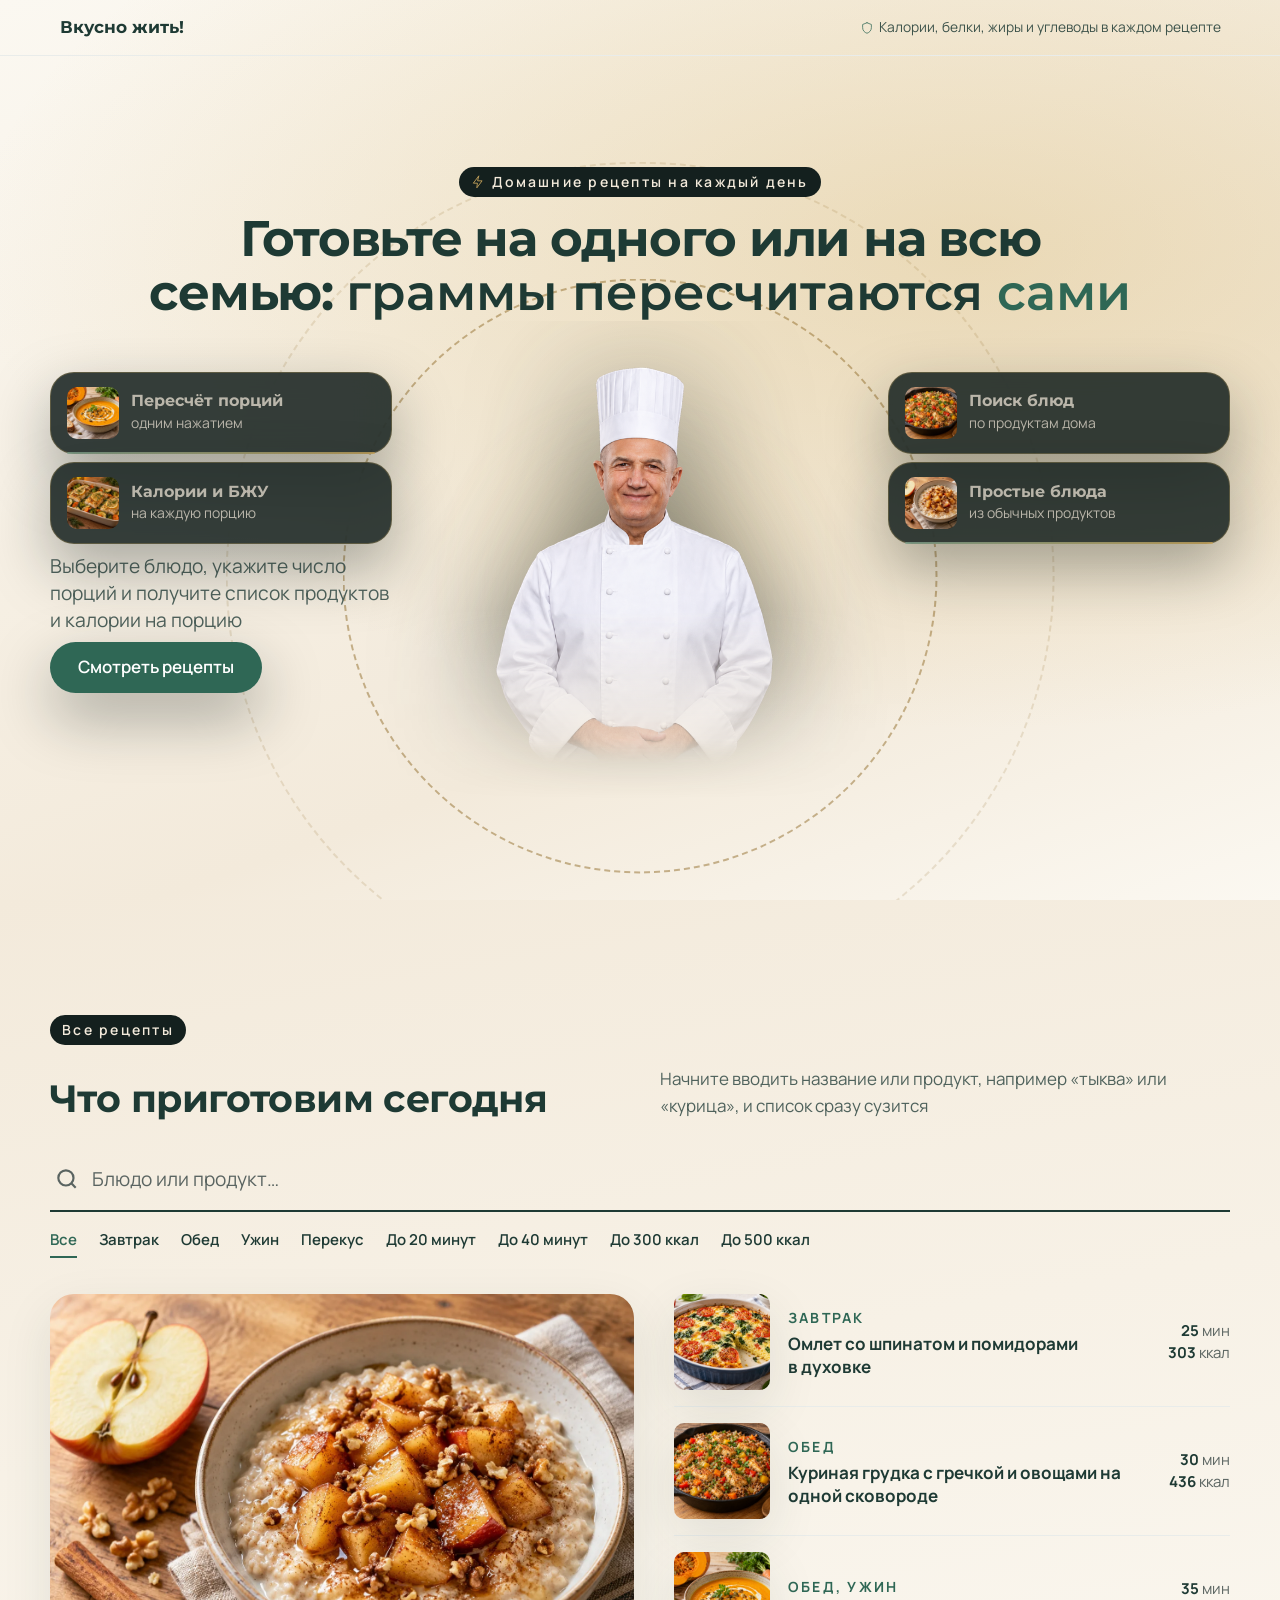
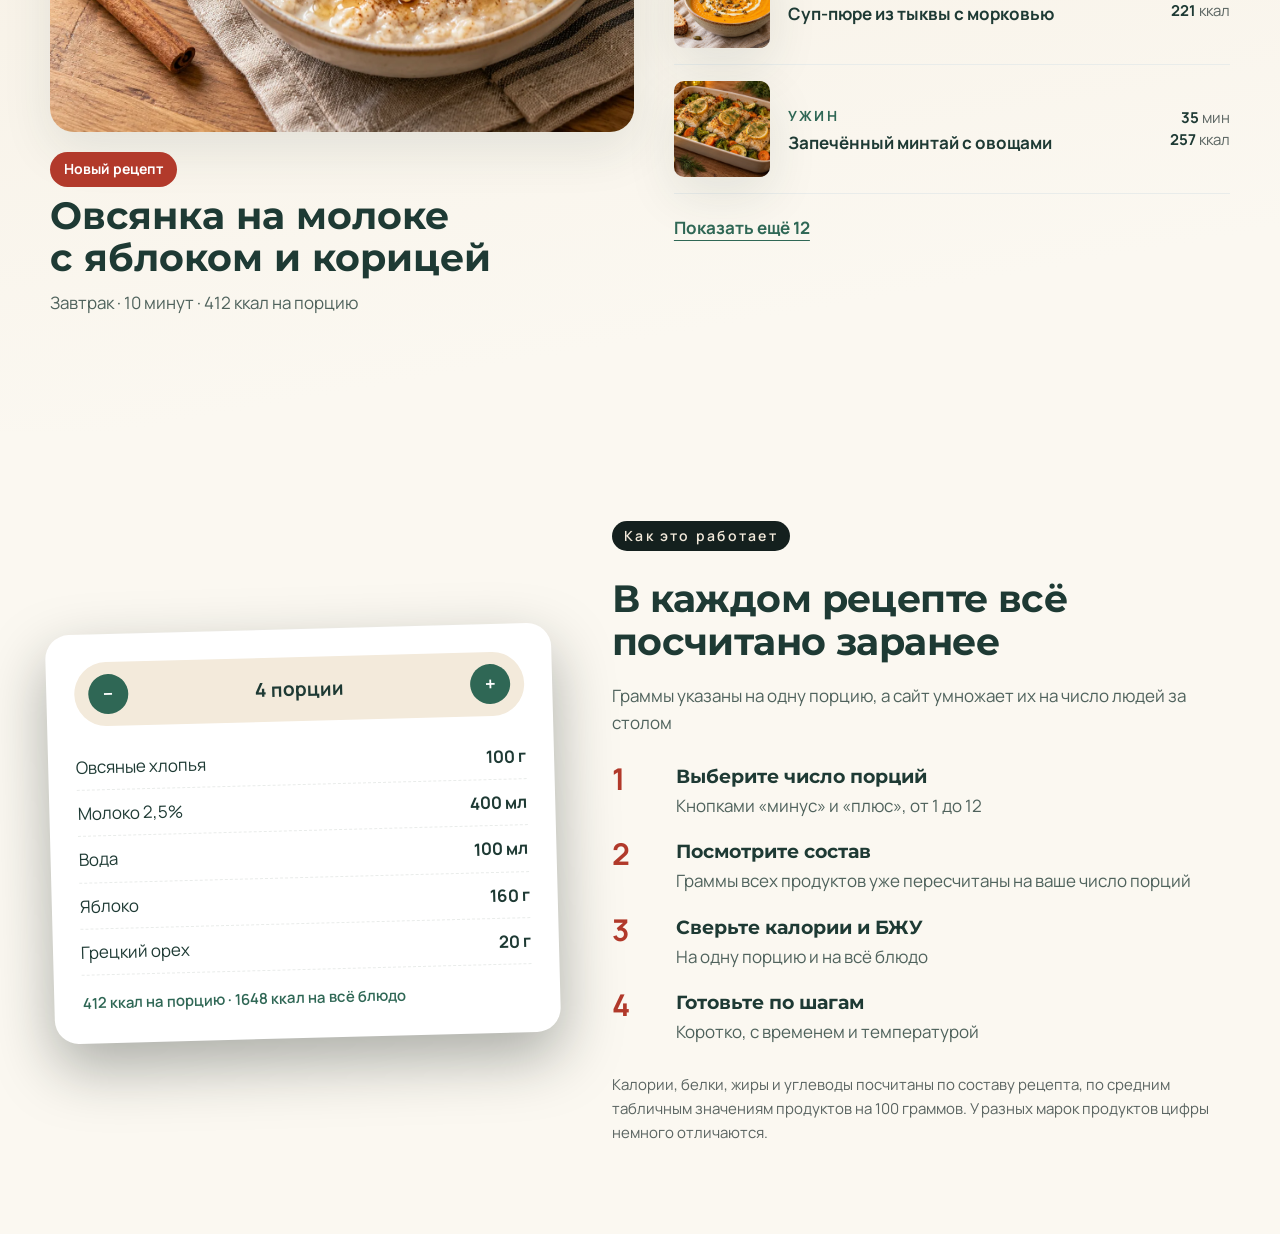
==== commit 95dab7a9: "Обновление 19.10 08:34 МСК" ====
--- a/index.html
+++ b/index.html
@@ -148,6 +148,70 @@
     </div>
   </div>
 </section>
+<section class="блок блок--работы светлый второй" id="экран-02" data-тип="работы" data-вёрстка="своя">
+<div class="блок__внутри">
+  <div class="пк-шапка">
+    <div><p class="кикер">Все рецепты</p><h2>Что приготовим сегодня</h2></div>
+    <p class="секция__лид">Начните вводить название или продукт, например «тыква» или «курица», и список сразу сузится</p>
+  </div>
+  <div class="пк-поиск"><svg viewBox="0 0 24 24" aria-hidden="true"><circle cx="11" cy="11" r="7"/><path d="M20 20l-4-4"/></svg><span>Блюдо или продукт…</span></div>
+  <div class="пк-фильтры"><span class="вкл">Все</span><span>Завтрак</span><span>Обед</span><span>Ужин</span><span>Перекус</span><span>До 20 минут</span><span>До 40 минут</span><span>До 300 ккал</span><span>До 500 ккал</span></div>
+  <div class="пк-разворот">
+    <a class="пк-главный" href="#">
+      <figure class="фото"><img src="img/ovsyanka.webp" alt="Овсянка на молоке с яблоком и корицей" loading="lazy"></figure>
+      <span class="пк-метка">Новый рецепт</span>
+      <h3>Овсянка на молоке с яблоком и корицей</h3>
+      <p>Завтрак · 10 минут · 412 ккал на порцию</p>
+    </a>
+    <div class="пк-список">
+      <a class="пк-строка" href="#">
+        <figure class="фото"><img src="img/omlet.webp" alt="Омлет со шпинатом и помидорами в духовке" loading="lazy"></figure>
+        <span class="пк-текст"><span class="пк-приём">Завтрак</span><span class="пк-имя">Омлет со шпинатом и помидорами в духовке</span></span>
+        <span class="пк-цифры"><b>25</b> мин <br><b>303</b> ккал</span>
+      </a>
+      <a class="пк-строка" href="#">
+        <figure class="фото"><img src="img/grechka.webp" alt="Куриная грудка с гречкой и овощами на одной сковороде" loading="lazy"></figure>
+        <span class="пк-текст"><span class="пк-приём">Обед</span><span class="пк-имя">Куриная грудка с гречкой и овощами на одной сковороде</span></span>
+        <span class="пк-цифры"><b>30</b> мин <br><b>436</b> ккал</span>
+      </a>
+      <a class="пк-строка" href="#">
+        <figure class="фото"><img src="img/sup-tykva.webp" alt="Суп-пюре из тыквы с морковью" loading="lazy"></figure>
+        <span class="пк-текст"><span class="пк-приём">Обед, ужин</span><span class="пк-имя">Суп-пюре из тыквы с морковью</span></span>
+        <span class="пк-цифры"><b>35</b> мин <br><b>221</b> ккал</span>
+      </a>
+      <a class="пк-строка" href="#">
+        <figure class="фото"><img src="img/mintaj.webp" alt="Запечённый минтай с овощами" loading="lazy"></figure>
+        <span class="пк-текст"><span class="пк-приём">Ужин</span><span class="пк-имя">Запечённый минтай с овощами</span></span>
+        <span class="пк-цифры"><b>35</b> мин <br><b>257</b> ккал</span>
+      </a>
+      <span class="пк-ещё">Показать ещё 12</span>
+    </div>
+  </div>
+</div>
+</section>
+<section class="блок блок--решение блок--тихо светлый" id="экран-03" data-тип="решение" data-вёрстка="своя">
+<div class="блок__внутри">
+  <div class="пк-разворот">
+    <div class="пк-листок" aria-hidden="true">
+      <div class="пк-порции"><span class="пк-кн">−</span><b>4 порции</b><span class="пк-кн">+</span></div>
+      <ul class="пк-состав"><li><span>Овсяные хлопья</span><b>100 г</b></li><li><span>Молоко 2,5%</span><b>400 мл</b></li><li><span>Вода</span><b>100 мл</b></li><li><span>Яблоко</span><b>160 г</b></li><li><span>Грецкий орех</span><b>20 г</b></li></ul>
+      <p class="пк-итог">412 ккал на порцию · 1648 ккал на всё блюдо</p>
+    </div>
+    <div>
+      <p class="кикер">Как это работает</p>
+    <h2>В каждом рецепте всё посчитано заранее</h2>
+    <p class="секция__лид">Граммы указаны на одну порцию, а сайт умножает их на число людей за столом</p>
+      <ol class="пк-пункты">
+      <li><span class="пк-н">1</span><div><h3>Выберите число порций</h3><p>Кнопками «минус» и «плюс», от 1 до 12</p></div></li>
+      <li><span class="пк-н">2</span><div><h3>Посмотрите состав</h3><p>Граммы всех продуктов уже пересчитаны на ваше число порций</p></div></li>
+      <li><span class="пк-н">3</span><div><h3>Сверьте калории и БЖУ</h3><p>На одну порцию и на всё блюдо</p></div></li>
+      <li><span class="пк-н">4</span><div><h3>Готовьте по шагам</h3><p>Коротко, с временем и температурой</p></div></li>
+      </ol>
+      <p class="пк-сноска">Калории, белки, жиры и углеводы посчитаны по составу рецепта, по средним табличным значениям продуктов на 100 граммов. У разных марок продуктов цифры немного отличаются.</p>
+    </div>
+  </div>
+</div>
+</section>
 <div class="липкая-кнопка"><a class="кнопка кнопка--главная" href="#рецепты">Смотреть рецепты</a></div>
 <script>
 (function () {
--- a/style.css
+++ b/style.css
@@ -1671,3 +1671,74 @@
 
   body.панель-с-переходом .липкая-кнопка { transition: none; }
 }
+
+/* экран 02 */
+#экран-02 .пк-шапка{display:grid;grid-template-columns:1fr 1fr;gap:40px;align-items:end;margin-bottom:28px}
+#экран-02 .пк-шапка h2{margin:6px 0 0}
+#экран-02 .пк-шапка .секция__лид{margin:0}
+#экран-02 .пк-поиск{display:flex;align-items:center;gap:12px;padding:16px 4px;border-bottom:var(--нить) solid;font-size:var(--кегль-лид)}
+#экран-02.светлый .пк-поиск{border-color:var(--цвет-текст);color:var(--цвет-текст-тихий)}
+#экран-02.тёмный .пк-поиск{border-color:var(--цвет-тёмный-текст);color:var(--цвет-тёмный-текст)}
+#экран-02 .пк-поиск svg{width:26px;height:26px;fill:none;stroke:currentColor;stroke-width:2}
+#экран-02 .пк-фильтры{display:flex;flex-wrap:wrap;gap:6px 22px;margin:16px 0 36px;font-size:var(--кегль-мелкий);font-weight:600}
+#экран-02 .пк-фильтры span{padding-bottom:4px;border-bottom:var(--нить) solid transparent}
+#экран-02.светлый .пк-фильтры .вкл{color:var(--цвет-акцент);border-color:var(--цвет-акцент)}
+#экран-02.тёмный .пк-фильтры .вкл{color:var(--цвет-тёплый);border-color:var(--цвет-тёплый)}
+#экран-02 .пк-разворот{display:grid;grid-template-columns:1.05fr 1fr;gap:40px}
+#экран-02 .пк-главный{display:block;text-decoration:none;color:inherit}
+#экран-02 .пк-главный .фото{margin:0;aspect-ratio:4/3;overflow:hidden;border-radius:var(--радиус-карточки)}
+#экран-02 .пк-главный img,#экран-02 .пк-строка img{width:100%;height:100%;object-fit:cover;display:block}
+#экран-02 .пк-метка{display:inline-block;margin:20px 0 8px;padding:6px 14px;border-radius:9em;font-size:var(--кегль-кикер);font-weight:700}
+#экран-02.светлый .пк-метка{background:var(--цвет-акцент-маркер);color:var(--цвет-на-акценте)}
+#экран-02.тёмный .пк-метка{background:var(--цвет-тёплый);color:var(--цвет-тёмный-фон)}
+#экран-02 .пк-главный h3{margin:0;font-size:var(--кегль-h2);line-height:1.1}
+#экран-02 .пк-главный p{margin:10px 0 0}
+#экран-02.светлый .пк-главный p{color:var(--цвет-текст-мягкий)}
+#экран-02 .пк-список{display:flex;flex-direction:column}
+#экран-02 .пк-строка{display:grid;grid-template-columns:96px 1fr auto;gap:18px;align-items:center;padding:16px 0;text-decoration:none;color:inherit;border-bottom:1px solid}
+#экран-02.светлый .пк-строка{border-color:var(--цвет-линия)}
+#экран-02.тёмный .пк-строка{border-color:color-mix(in srgb,var(--цвет-тёмный-текст) 18%,transparent)}
+#экран-02 .пк-строка:first-child{padding-top:0}
+#экран-02 .пк-строка .фото{margin:0;width:96px;height:96px;overflow:hidden;border-radius:var(--радиус-малый)}
+#экран-02 .пк-текст{display:grid;gap:4px}
+#экран-02 .пк-приём{font-size:var(--кегль-кикер);letter-spacing:var(--разрядка-кикера);text-transform:uppercase;font-weight:700}
+#экран-02.светлый .пк-приём{color:var(--цвет-акцент)}
+#экран-02.тёмный .пк-приём{color:var(--цвет-тёплый)}
+#экран-02 .пк-имя{font-weight:700;line-height:1.3}
+#экран-02 .пк-цифры{text-align:right;font-size:var(--кегль-мелкий);line-height:1.5}
+#экран-02.светлый .пк-цифры{color:var(--цвет-текст-тихий)}
+#экран-02.светлый .пк-цифры b{color:var(--цвет-текст)}
+#экран-02 .пк-ещё{margin-top:20px;font-weight:700;text-decoration:underline;text-underline-offset:6px}
+#экран-02.светлый .пк-ещё{color:var(--цвет-акцент)}
+@media (max-width:899px){#экран-02 .пк-шапка,#экран-02 .пк-разворот{grid-template-columns:1fr;gap:16px}#экран-02 .пк-разворот{gap:28px}#экран-02 .пк-строка{grid-template-columns:72px 1fr;gap:14px}#экран-02 .пк-строка .фото{width:72px;height:72px}#экран-02 .пк-цифры{grid-column:2;text-align:left}#экран-02 .пк-цифры br{display:none}#экран-02 .пк-фильтры{flex-wrap:nowrap;overflow-x:auto;white-space:nowrap}}
+
+/* экран 03 */
+#экран-03 .пк-разворот{display:grid;grid-template-columns:.9fr 1.1fr;gap:56px;align-items:center}
+#экран-03 .пк-листок{padding:28px;border-radius:var(--радиус-карточки);transform:rotate(-1.5deg)}
+#экран-03.светлый .пк-листок{background:var(--цвет-фон-карточки);box-shadow:var(--тень-глубокая)}
+#экран-03.тёмный .пк-листок{background:var(--цвет-тёмный-фон-2);box-shadow:var(--тень-глубокая)}
+#экран-03 .пк-порции{display:flex;align-items:center;justify-content:space-between;padding:12px 14px;border-radius:9em;margin-bottom:18px}
+#экран-03.светлый .пк-порции{background:var(--цвет-фон-2)}
+#экран-03.тёмный .пк-порции{background:var(--цвет-тёмный-фон)}
+#экран-03 .пк-порции b{font-size:var(--кегль-лид)}
+#экран-03 .пк-кн{width:40px;height:40px;border-radius:50%;display:grid;place-items:center;font-weight:700;font-size:var(--кегль-лид)}
+#экран-03.светлый .пк-кн{background:var(--цвет-акцент);color:var(--цвет-на-акценте)}
+#экран-03.тёмный .пк-кн{background:var(--цвет-тёплый);color:var(--цвет-тёмный-фон)}
+#экран-03 .пк-состав{list-style:none;margin:0;padding:0}
+#экран-03 .пк-состав li{display:flex;justify-content:space-between;padding:9px 0;border-bottom:1px dashed}
+#экран-03.светлый .пк-состав li{border-color:var(--цвет-линия)}
+#экран-03.тёмный .пк-состав li{border-color:color-mix(in srgb,var(--цвет-тёмный-текст) 20%,transparent)}
+#экран-03 .пк-итог{margin:16px 0 0;font-size:var(--кегль-мелкий);font-weight:600}
+#экран-03.светлый .пк-итог{color:var(--цвет-акцент)}
+#экран-03.тёмный .пк-итог{color:var(--цвет-тёплый)}
+#экран-03 .пк-пункты{list-style:none;margin:28px 0 0;padding:0;display:grid;gap:20px}
+#экран-03 .пк-пункты li{display:grid;grid-template-columns:48px 1fr;gap:16px;align-items:start}
+#экран-03 .пк-н{font-size:var(--кегль-цифра);font-weight:700;line-height:1}
+#экран-03.светлый .пк-н{color:var(--цвет-акцент-маркер)}
+#экран-03.тёмный .пк-н{color:var(--цвет-тёплый)}
+#экран-03 .пк-пункты h3{margin:0;font-size:var(--кегль-лид)}
+#экран-03 .пк-пункты p{margin:4px 0 0}
+#экран-03.светлый .пк-пункты p{color:var(--цвет-текст-мягкий)}
+#экран-03 .пк-сноска{margin:28px 0 0;font-size:var(--кегль-мелкий)}
+#экран-03.светлый .пк-сноска{color:var(--цвет-текст-тихий)}
+@media (max-width:899px){#экран-03 .пк-разворот{grid-template-columns:1fr;gap:36px}#экран-03 .пк-листок{transform:none;order:2}}
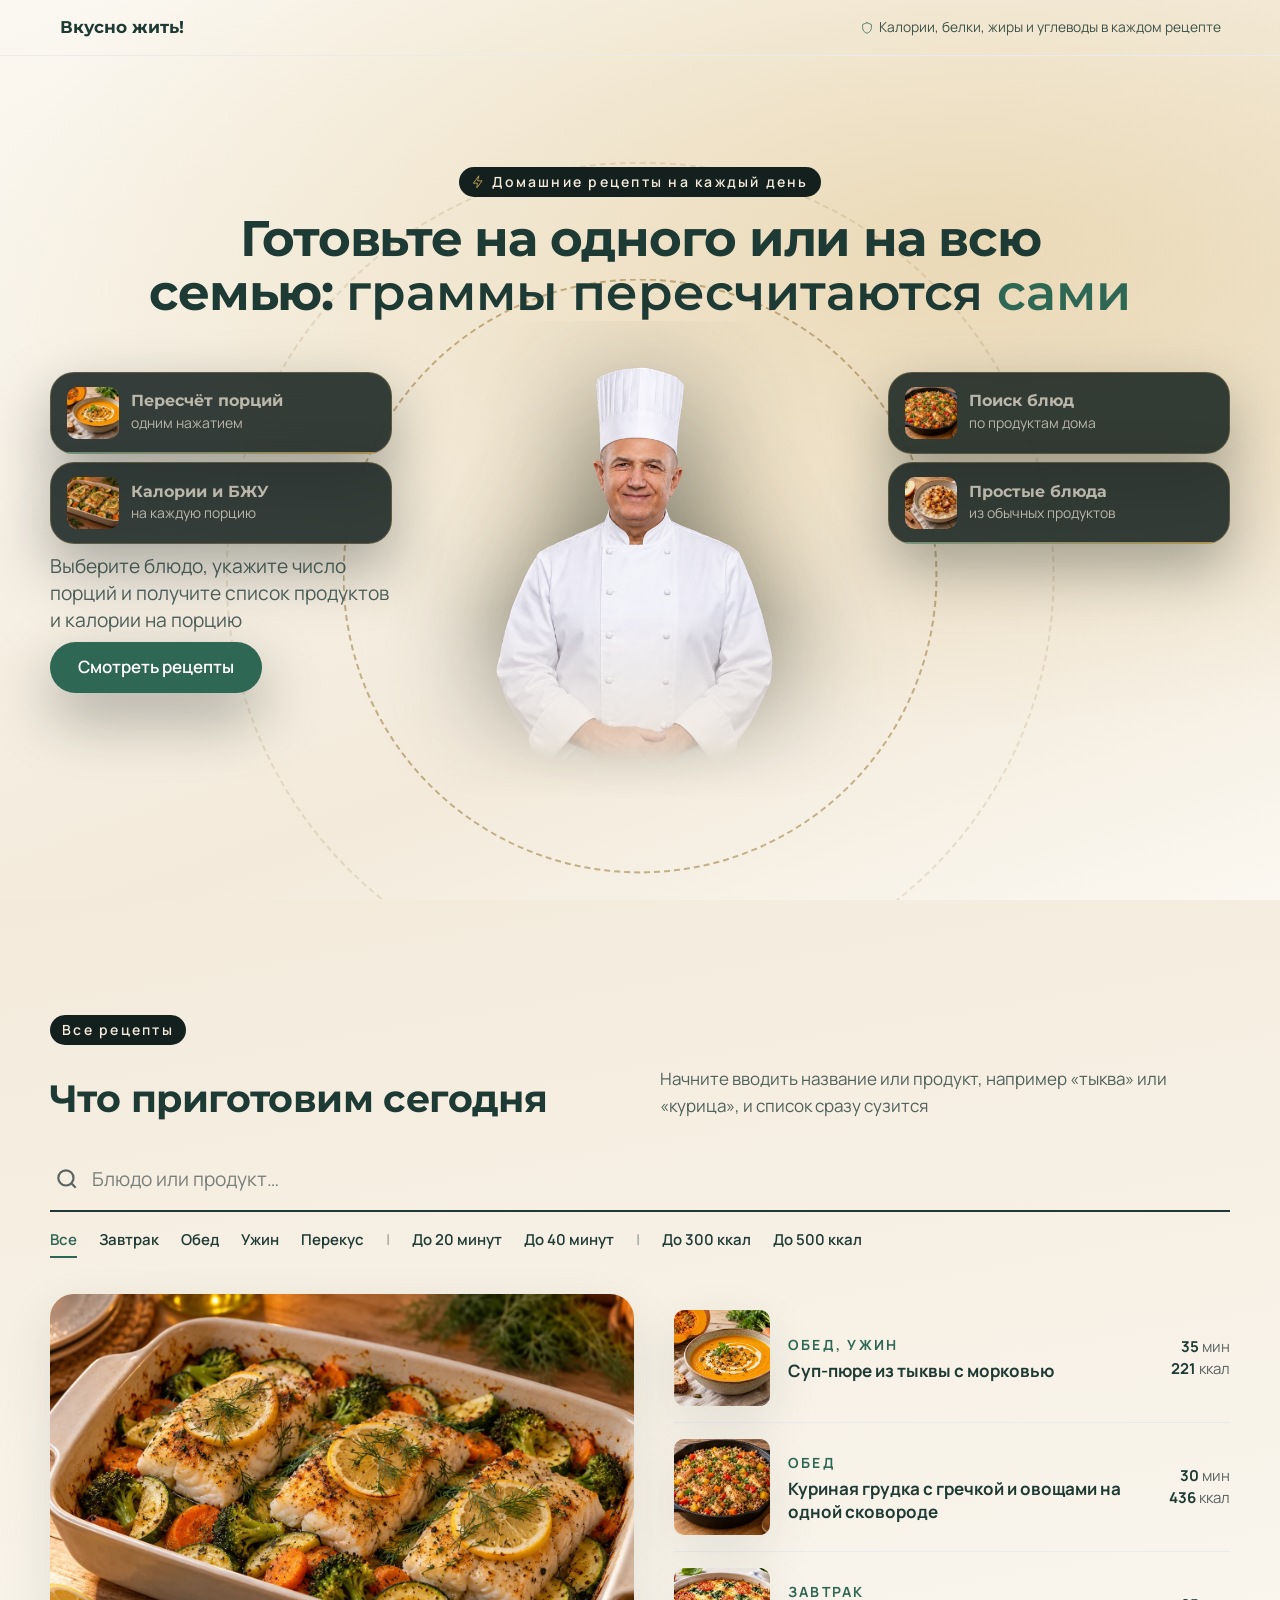
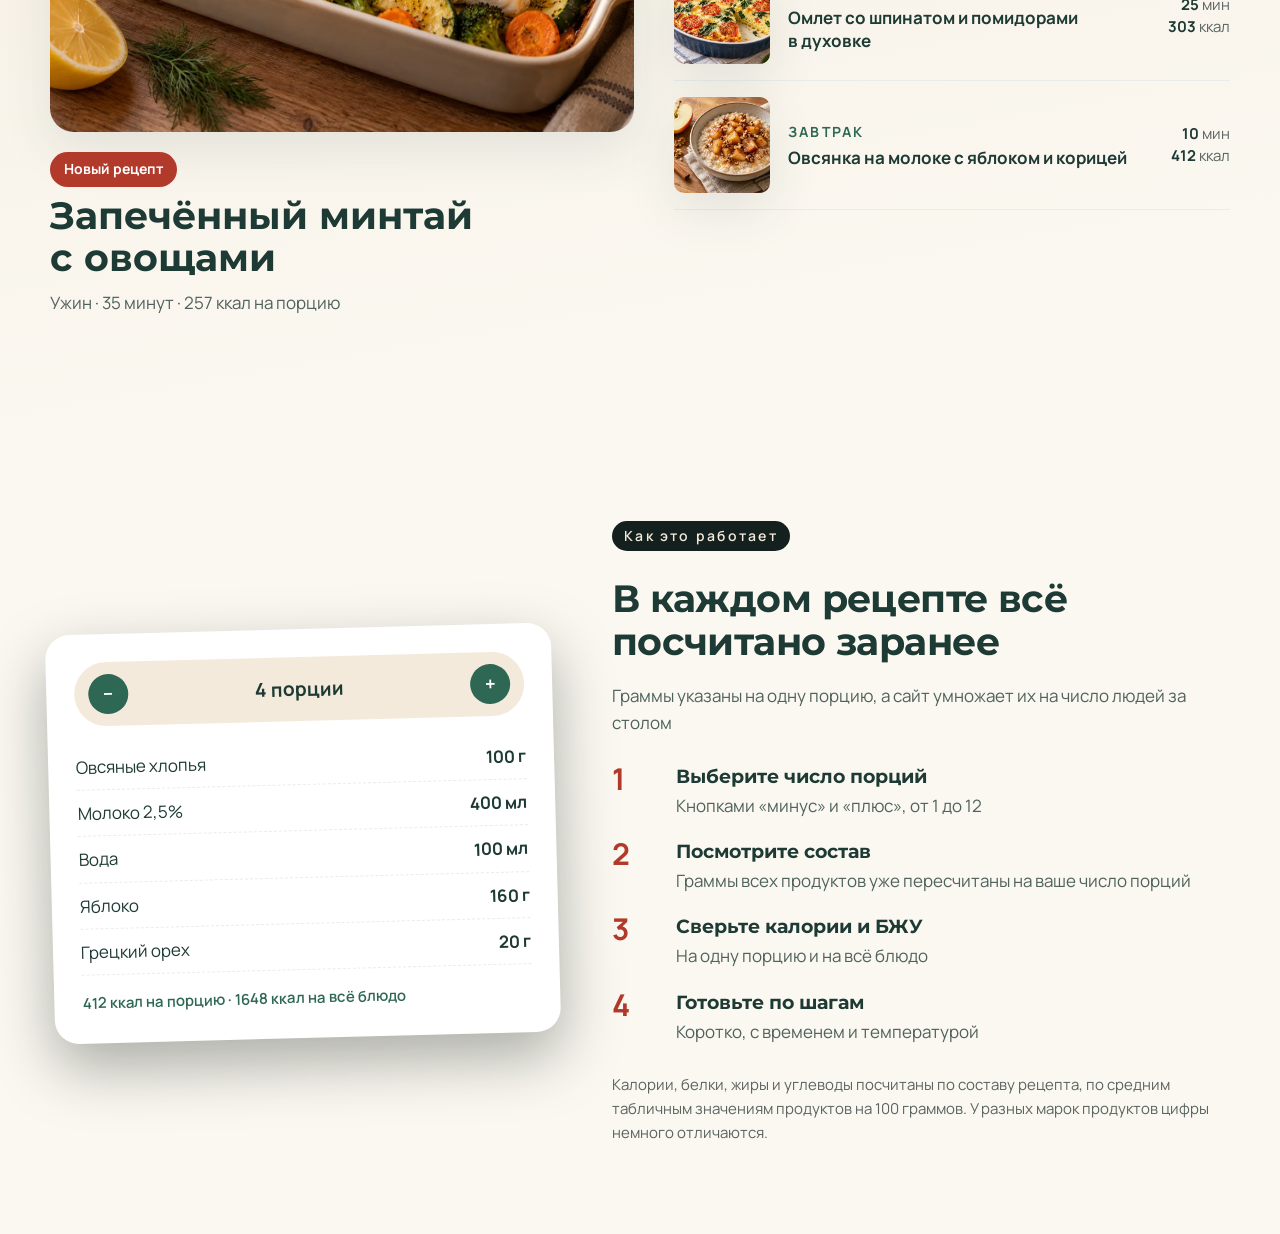
==== commit 673d1ca2: "Обновление 19.10 08:59 МСК" ====
--- a/index.html
+++ b/index.html
@@ -154,40 +154,92 @@
     <div><p class="кикер">Все рецепты</p><h2>Что приготовим сегодня</h2></div>
     <p class="секция__лид">Начните вводить название или продукт, например «тыква» или «курица», и список сразу сузится</p>
   </div>
-  <div class="пк-поиск"><svg viewBox="0 0 24 24" aria-hidden="true"><circle cx="11" cy="11" r="7"/><path d="M20 20l-4-4"/></svg><span>Блюдо или продукт…</span></div>
-  <div class="пк-фильтры"><span class="вкл">Все</span><span>Завтрак</span><span>Обед</span><span>Ужин</span><span>Перекус</span><span>До 20 минут</span><span>До 40 минут</span><span>До 300 ккал</span><span>До 500 ккал</span></div>
+  <label class="пк-поиск"><svg viewBox="0 0 24 24" aria-hidden="true"><circle cx="11" cy="11" r="7"/><path d="M20 20l-4-4"/></svg><input type="search" placeholder="Блюдо или продукт…" aria-label="Поиск рецепта по названию или продукту"></label>
+  <div class="пк-фильтры" role="group" aria-label="Фильтры рецептов"><button type="button" data-группа="приём" data-знач="" aria-pressed="true" class="вкл">Все</button> <button type="button" data-группа="приём" data-знач="завтрак" aria-pressed="false">Завтрак</button> <button type="button" data-группа="приём" data-знач="обед" aria-pressed="false">Обед</button> <button type="button" data-группа="приём" data-знач="ужин" aria-pressed="false">Ужин</button> <button type="button" data-группа="приём" data-знач="перекус" aria-pressed="false">Перекус</button> <span class="пк-раздел" aria-hidden="true">|</span> <button type="button" data-группа="мин" data-знач="20" aria-pressed="false">До 20 минут</button> <button type="button" data-группа="мин" data-знач="40" aria-pressed="false">До 40 минут</button> <span class="пк-раздел" aria-hidden="true">|</span> <button type="button" data-группа="ккал" data-знач="300" aria-pressed="false">До 300 ккал</button> <button type="button" data-группа="ккал" data-знач="500" aria-pressed="false">До 500 ккал</button></div>
+  <p class="пк-пусто" hidden>Ничего не нашлось. Попробуйте другой продукт или снимите фильтр.</p>
   <div class="пк-разворот">
     <a class="пк-главный" href="#">
-      <figure class="фото"><img src="img/ovsyanka.webp" alt="Овсянка на молоке с яблоком и корицей" loading="lazy"></figure>
+      <figure class="фото"><img src="img/mintaj.webp" alt="Запечённый минтай с овощами" loading="lazy"></figure>
       <span class="пк-метка">Новый рецепт</span>
-      <h3>Овсянка на молоке с яблоком и корицей</h3>
-      <p>Завтрак · 10 минут · 412 ккал на порцию</p>
+      <h3>Запечённый минтай с овощами</h3>
+      <p class="пк-мета">Ужин · 35 минут · 257 ккал на порцию</p>
     </a>
     <div class="пк-список">
-      <a class="пк-строка" href="#">
-        <figure class="фото"><img src="img/omlet.webp" alt="Омлет со шпинатом и помидорами в духовке" loading="lazy"></figure>
+      <a class="пк-строка" href="#" data-приём="ужин" data-мин="35" data-ккал="257" data-поиск="запеченный минтай с овощами минтай брокколи кабачок морковь лимон масло оливковое чеснок укроп соль черный перец" data-большая="img/mintaj.webp" data-адрес="mintaj-zapechennyj-s-ovoshchami" hidden>
+        <figure class="фото"><img src="img/mini/mintaj.webp" alt="Запечённый минтай с овощами" loading="lazy" width="96" height="96"></figure>
+        <span class="пк-текст"><span class="пк-приём">Ужин</span><span class="пк-имя">Запечённый минтай с овощами</span></span>
+        <span class="пк-цифры"><b>35</b> мин <br><b>257</b> ккал</span>
+      </a>
+      <a class="пк-строка" href="#" data-приём="обед ужин" data-мин="35" data-ккал="221" data-поиск="суп-пюре из тыквы с морковью тыква морковь картофель лук репчатый вода сливки 10% масло оливковое тыквенные семечки соль" data-большая="img/sup-tykva.webp" data-адрес="sup-pyure-iz-tykvy">
+        <figure class="фото"><img src="img/mini/sup-tykva.webp" alt="Суп-пюре из тыквы с морковью" loading="lazy" width="96" height="96"></figure>
+        <span class="пк-текст"><span class="пк-приём">Обед, ужин</span><span class="пк-имя">Суп-пюре из тыквы с морковью</span></span>
+        <span class="пк-цифры"><b>35</b> мин <br><b>221</b> ккал</span>
+      </a>
+      <a class="пк-строка" href="#" data-приём="обед" data-мин="30" data-ккал="436" data-поиск="куриная грудка с гречкой и овощами на одной сковороде куриное филе гречка вода морковь перец болгарский лук репчатый масло оливковое соль черный перец" data-большая="img/grechka.webp" data-адрес="kurica-s-grechkoj-i-ovoshchami">
+        <figure class="фото"><img src="img/mini/grechka.webp" alt="Куриная грудка с гречкой и овощами на одной сковороде" loading="lazy" width="96" height="96"></figure>
+        <span class="пк-текст"><span class="пк-приём">Обед</span><span class="пк-имя">Куриная грудка с гречкой и овощами на одной сковороде</span></span>
+        <span class="пк-цифры"><b>30</b> мин <br><b>436</b> ккал</span>
+      </a>
+      <a class="пк-строка" href="#" data-приём="завтрак" data-мин="25" data-ккал="303" data-поиск="омлет со шпинатом и помидорами в духовке яйцо куриное молоко 2,5% шпинат помидор сыр твердый масло оливковое соль черный перец" data-большая="img/omlet.webp" data-адрес="omlet-so-shpinatom-v-duhovke">
+        <figure class="фото"><img src="img/mini/omlet.webp" alt="Омлет со шпинатом и помидорами в духовке" loading="lazy" width="96" height="96"></figure>
         <span class="пк-текст"><span class="пк-приём">Завтрак</span><span class="пк-имя">Омлет со шпинатом и помидорами в духовке</span></span>
         <span class="пк-цифры"><b>25</b> мин <br><b>303</b> ккал</span>
       </a>
-      <a class="пк-строка" href="#">
-        <figure class="фото"><img src="img/grechka.webp" alt="Куриная грудка с гречкой и овощами на одной сковороде" loading="lazy"></figure>
-        <span class="пк-текст"><span class="пк-приём">Обед</span><span class="пк-имя">Куриная грудка с гречкой и овощами на одной сковороде</span></span>
-        <span class="пк-цифры"><b>30</b> мин <br><b>436</b> ккал</span>
-      </a>
-      <a class="пк-строка" href="#">
-        <figure class="фото"><img src="img/sup-tykva.webp" alt="Суп-пюре из тыквы с морковью" loading="lazy"></figure>
-        <span class="пк-текст"><span class="пк-приём">Обед, ужин</span><span class="пк-имя">Суп-пюре из тыквы с морковью</span></span>
-        <span class="пк-цифры"><b>35</b> мин <br><b>221</b> ккал</span>
-      </a>
-      <a class="пк-строка" href="#">
-        <figure class="фото"><img src="img/mintaj.webp" alt="Запечённый минтай с овощами" loading="lazy"></figure>
-        <span class="пк-текст"><span class="пк-приём">Ужин</span><span class="пк-имя">Запечённый минтай с овощами</span></span>
-        <span class="пк-цифры"><b>35</b> мин <br><b>257</b> ккал</span>
-      </a>
-      <span class="пк-ещё">Показать ещё 12</span>
+      <a class="пк-строка" href="#" data-приём="завтрак" data-мин="10" data-ккал="412" data-поиск="овсянка на молоке с яблоком и корицей овсяные хлопья молоко 2,5% вода яблоко грецкий орех мед корица соль" data-большая="img/ovsyanka.webp" data-адрес="ovsyanka-s-yablokom-i-koricej">
+        <figure class="фото"><img src="img/mini/ovsyanka.webp" alt="Овсянка на молоке с яблоком и корицей" loading="lazy" width="96" height="96"></figure>
+        <span class="пк-текст"><span class="пк-приём">Завтрак</span><span class="пк-имя">Овсянка на молоке с яблоком и корицей</span></span>
+        <span class="пк-цифры"><b>10</b> мин <br><b>412</b> ккал</span>
+      </a>
+      <button type="button" class="пк-ещё" hidden>Показать ещё 12</button>
     </div>
   </div>
 </div>
+<script>
+(function(){
+  var э=document.getElementById('экран-02'); if(!э) return;
+  var поле=э.querySelector('.пк-поиск input'), все=[].slice.call(э.querySelectorAll('.пк-строка')),
+      гл=э.querySelector('.пк-главный'), ещё=э.querySelector('.пк-ещё'), пусто=э.querySelector('.пк-пусто'),
+      разворот=э.querySelector('.пк-разворот'), N=12, сколько=N, ф={приём:'',мин:0,ккал:0};
+  function норм(т){return т.toLowerCase().replace(/ё/g,'е').trim();}
+  function подходит(к){
+    var д=к.dataset, слова=норм(поле.value).split(/\s+/).filter(Boolean);
+    if(ф.приём && (' '+д.приём+' ').indexOf(' '+ф.приём+' ')<0) return false;
+    if(ф.мин && +д.мин>ф.мин) return false;
+    if(ф.ккал && +д.ккал>ф.ккал) return false;
+    for(var i=0;i<слова.length;i++){ if(д.поиск.indexOf(слова[i])<0) return false; }
+    return true;
+  }
+  function показать(){
+    var годные=все.filter(подходит), первая=годные[0];
+    разворот.hidden=!первая; пусто.hidden=!!первая;
+    if(первая){
+      гл.querySelector('img').src=первая.dataset.большая;
+      гл.querySelector('img').alt=первая.querySelector('.пк-имя').textContent;
+      гл.querySelector('h3').textContent=первая.querySelector('.пк-имя').textContent;
+      гл.querySelector('.пк-мета').textContent=первая.querySelector('.пк-приём').textContent+' · '+первая.dataset.мин+' минут · '+первая.dataset.ккал+' ккал на порцию';
+      гл.href=первая.href;
+      гл.querySelector('.пк-метка').hidden=!!(поле.value.trim()||ф.приём||ф.мин||ф.ккал);
+    }
+    все.forEach(function(к){ var н=годные.indexOf(к); к.hidden=(н<1||н>сколько); });
+    ещё.hidden=годные.length-1<=сколько;
+  }
+  поле.addEventListener('input',function(){сколько=N;показать();});
+  э.querySelectorAll('.пк-фильтры button').forEach(function(к){
+    к.addEventListener('click',function(){
+      var г=к.dataset.группа, з=к.dataset.знач;
+      if(г==='приём'){ ф.приём=з; }
+      else { ф[г]=(ф[г]==+з)?0:+з; }
+      э.querySelectorAll('.пк-фильтры button[data-группа="'+г+'"]').forEach(function(о){
+        var вкл=г==='приём'?о.dataset.знач===ф.приём:+о.dataset.знач===ф[г];
+        о.classList.toggle('вкл',вкл); о.setAttribute('aria-pressed',вкл);
+      });
+      сколько=N; показать();
+    });
+  });
+  ещё.addEventListener('click',function(){сколько+=N;показать();});
+  показать();
+})();
+</script>
 </section>
 <section class="блок блок--решение блок--тихо светлый" id="экран-03" data-тип="решение" data-вёрстка="своя">
 <div class="блок__внутри">
--- a/style.css
+++ b/style.css
@@ -1711,6 +1711,17 @@
 #экран-02 .пк-ещё{margin-top:20px;font-weight:700;text-decoration:underline;text-underline-offset:6px}
 #экран-02.светлый .пк-ещё{color:var(--цвет-акцент)}
 @media (max-width:899px){#экран-02 .пк-шапка,#экран-02 .пк-разворот{grid-template-columns:1fr;gap:16px}#экран-02 .пк-разворот{gap:28px}#экран-02 .пк-строка{grid-template-columns:72px 1fr;gap:14px}#экран-02 .пк-строка .фото{width:72px;height:72px}#экран-02 .пк-цифры{grid-column:2;text-align:left}#экран-02 .пк-цифры br{display:none}#экран-02 .пк-фильтры{flex-wrap:nowrap;overflow-x:auto;white-space:nowrap}}
+#экран-02 .пк-поиск input{flex:1;min-width:0;border:0;background:none;padding:0;outline:none;font:inherit;color:inherit}
+#экран-02 .пк-поиск:focus-within{border-bottom-width:3px}
+#экран-02 .пк-поиск input::placeholder{color:inherit;opacity:.8}
+#экран-02 .пк-фильтры button{font:inherit;color:inherit;background:none;border:0;border-bottom:var(--нить) solid transparent;padding:0 0 4px;cursor:pointer}
+#экран-02.светлый .пк-фильтры button.вкл{color:var(--цвет-акцент);border-color:var(--цвет-акцент)}
+#экран-02.тёмный .пк-фильтры button.вкл{color:var(--цвет-тёплый);border-color:var(--цвет-тёплый)}
+#экран-02 .пк-фильтры .пк-раздел{opacity:.35}
+#экран-02 .пк-пусто{margin:8px 0 0;font-size:var(--кегль-лид)}
+#экран-02 .пк-ещё{background:none;border:0;padding:0;font:inherit;font-weight:700;cursor:pointer;text-align:left}
+#экран-02.тёмный .пк-ещё{color:var(--цвет-тёплый)}
+#экран-02 [hidden]{display:none !important}
 
 /* экран 03 */
 #экран-03 .пк-разворот{display:grid;grid-template-columns:.9fr 1.1fr;gap:56px;align-items:center}
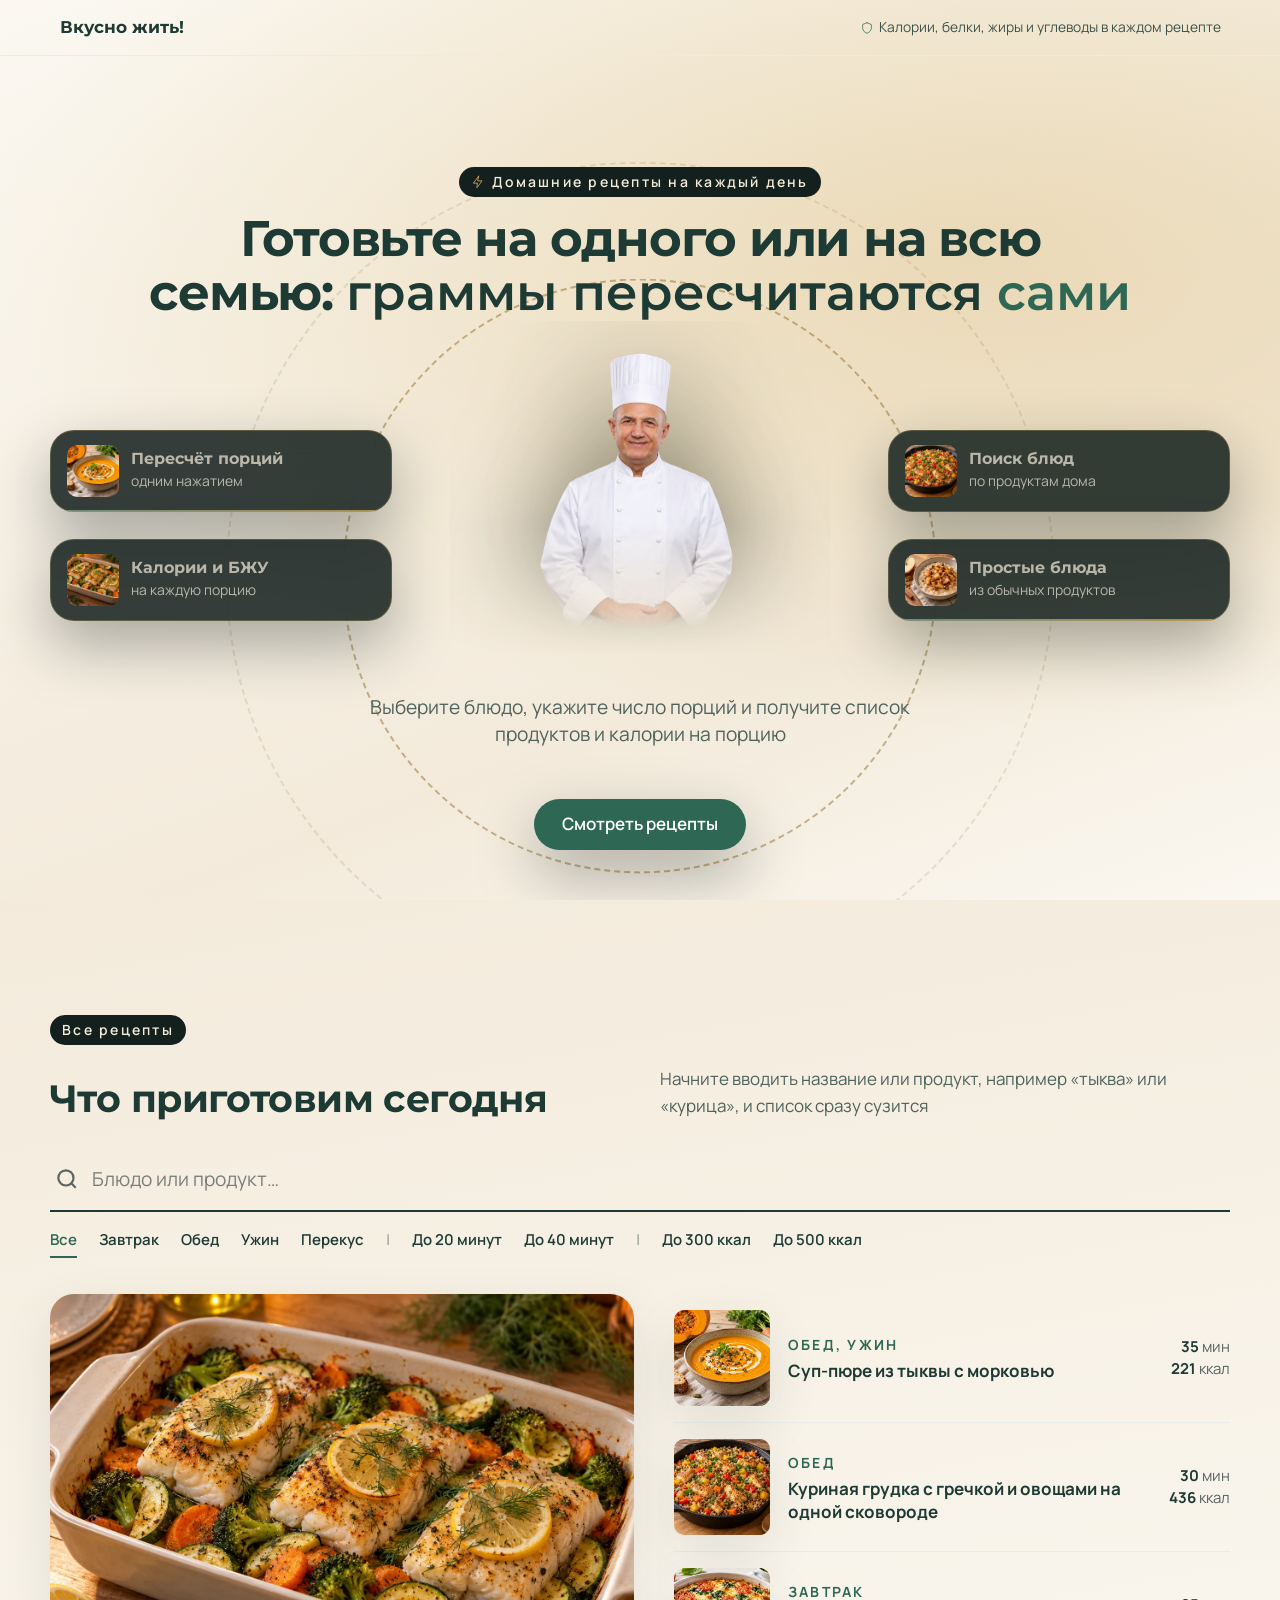
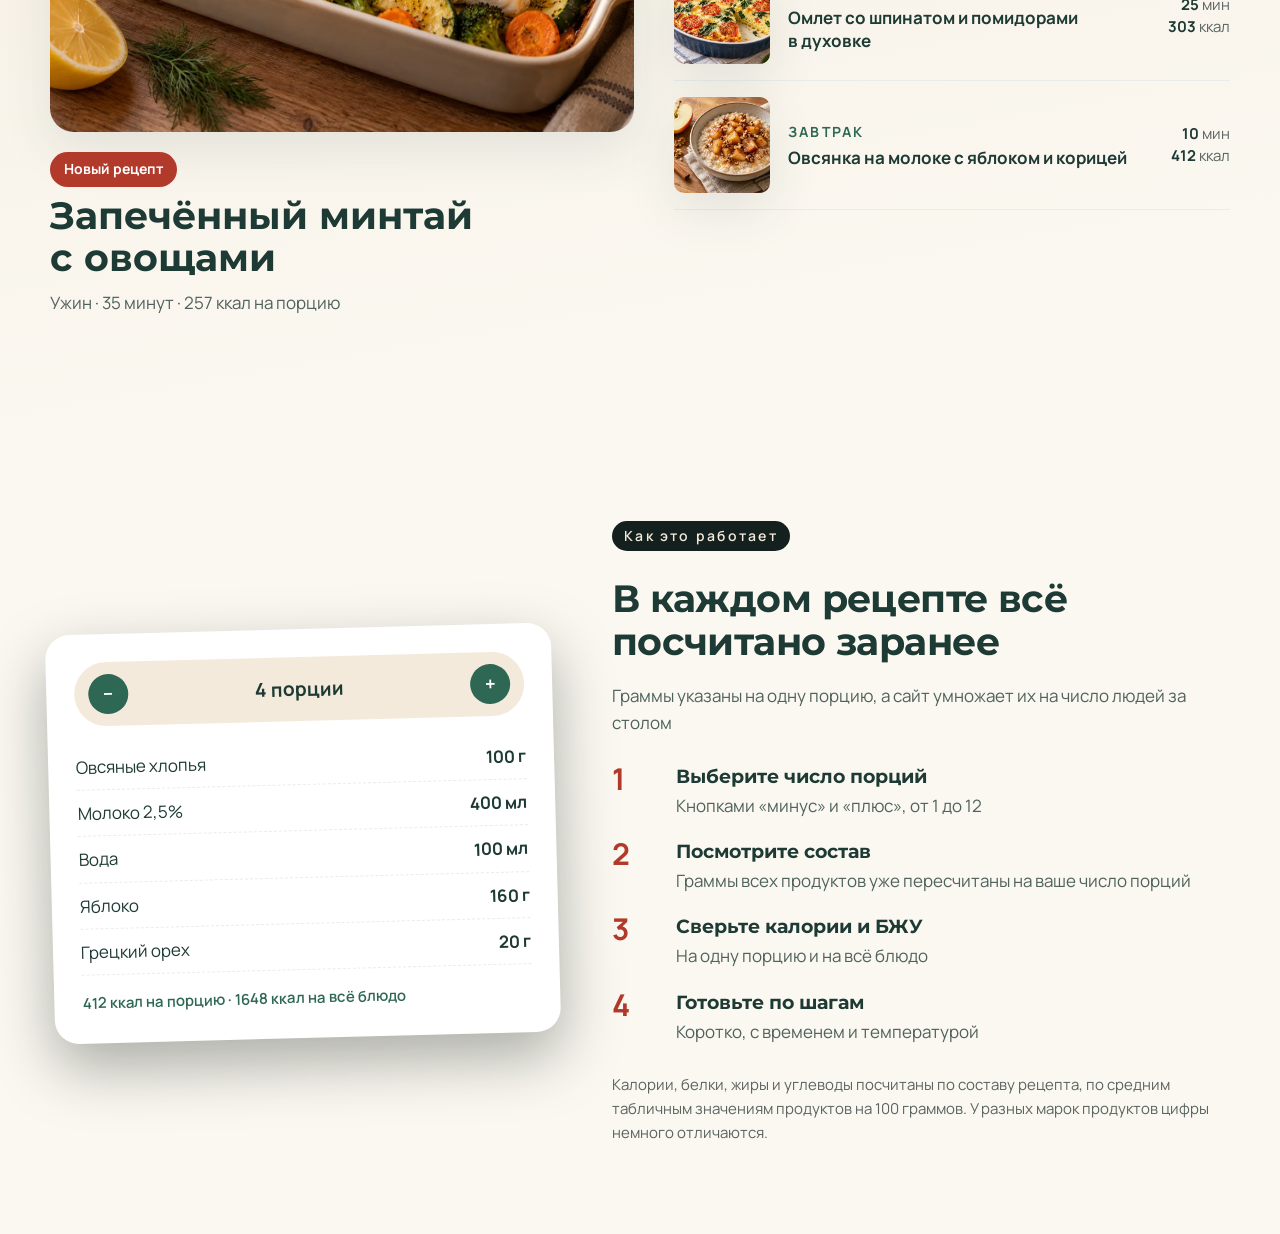
==== commit aad8e345: "Обновление 19.10 09:08 МСК" ====
--- a/index.html
+++ b/index.html
@@ -116,8 +116,18 @@
 @media (min-width: 900px){
   /* Заголовок длиннее макетного: на компьютере две строки поменьше, чтобы он не ложился на карточки и фигуру */
   #экран-01 h1{font-size:clamp(40px,3.9vw,60px);line-height:1.08}
-  #экран-01 .центр__бок{top:38%}
+  /* 19.10 слово Андрея: всё поджато к заголовку, низ пустой - карточки опущены и раздвинуты, текст с кнопкой внизу по центру под фигурой */
+  #экран-01 .центр__бок{top:46%;gap:1.6em}
+  #экран-01 .первый-экран__картинка{bottom:21%}
+  #экран-01 .центр__низ{position:absolute;left:50%;bottom:0;translate:-50% 0;width:min(100%,34em);z-index:3;display:grid;justify-items:center;gap:calc(var(--отступ-блока) * 2);text-align:center}
+  #экран-01 .центр__низ .лид{margin:0;max-width:none}
+  @media (min-height: 850px){ #экран-01 .центр__низ{bottom:-6%} }
+  @media (max-height: 780px){ #экран-01 .центр__низ{bottom:4%;gap:var(--отступ-блока)} }
+  #экран-01 .центр__низ .первый-экран__действие{margin-top:0}
   #экран-01 .первый-экран__картинка{top:31%}
+}
+@media (max-width: 899px){
+  #экран-01 .центр__низ{display:contents}
 }
 </style>
 <section class="блок блок--первый-экран первый-экран--центр светлый" id="экран-01" data-тип="первый-экран" data-схема="центр" data-ключ-макета="тёмная" data-картинка="вырез">
@@ -139,12 +149,14 @@
     <div class="центр__бок центр__бок--лево">
       <div class="карточка карточка--стекло спутник с1 парит"><div class="спутник__икон спутник__икон--блюдо"><img src="img/sup-tykva.webp" alt="Тыквенный суп-пюре" loading="lazy"></div><span><b>Пересчёт порций</b><span>одним нажатием</span></span><i class="спутник__шкала"></i></div>
       <div class="карточка карточка--стекло спутник с2 парит парит--2"><div class="спутник__икон спутник__икон--блюдо"><img src="img/mintaj.webp" alt="Минтай с овощами" loading="lazy"></div><span><b>Калории и БЖУ</b><span>на каждую порцию</span></span></div>
-      <p class="лид">Выберите блюдо, укажите число порций и получите список продуктов и калории на порцию</p>
-      <div class="первый-экран__действие"><a class="кнопка кнопка--главная" href="#рецепты">Смотреть рецепты</a></div>
     </div>
     <div class="центр__бок центр__бок--право">
       <div class="карточка карточка--стекло спутник с3 парит парит--3"><div class="спутник__икон спутник__икон--блюдо"><img src="img/grechka.webp" alt="Гречка с курицей" loading="lazy"></div><span><b>Поиск блюд</b><span>по продуктам дома</span></span></div>
       <div class="карточка карточка--стекло спутник с4 парит парит--4"><div class="спутник__икон спутник__икон--блюдо"><img src="img/ovsyanka.webp" alt="Овсянка с яблоком" loading="lazy"></div><span><b>Простые блюда</b><span>из обычных продуктов</span></span><i class="спутник__шкала"></i></div>
+    </div>
+    <div class="центр__низ">
+        <p class="лид">Выберите блюдо, укажите число порций и получите список продуктов и калории на порцию</p>
+        <div class="первый-экран__действие"><a class="кнопка кнопка--главная" href="#рецепты">Смотреть рецепты</a></div>
     </div>
   </div>
 </section>
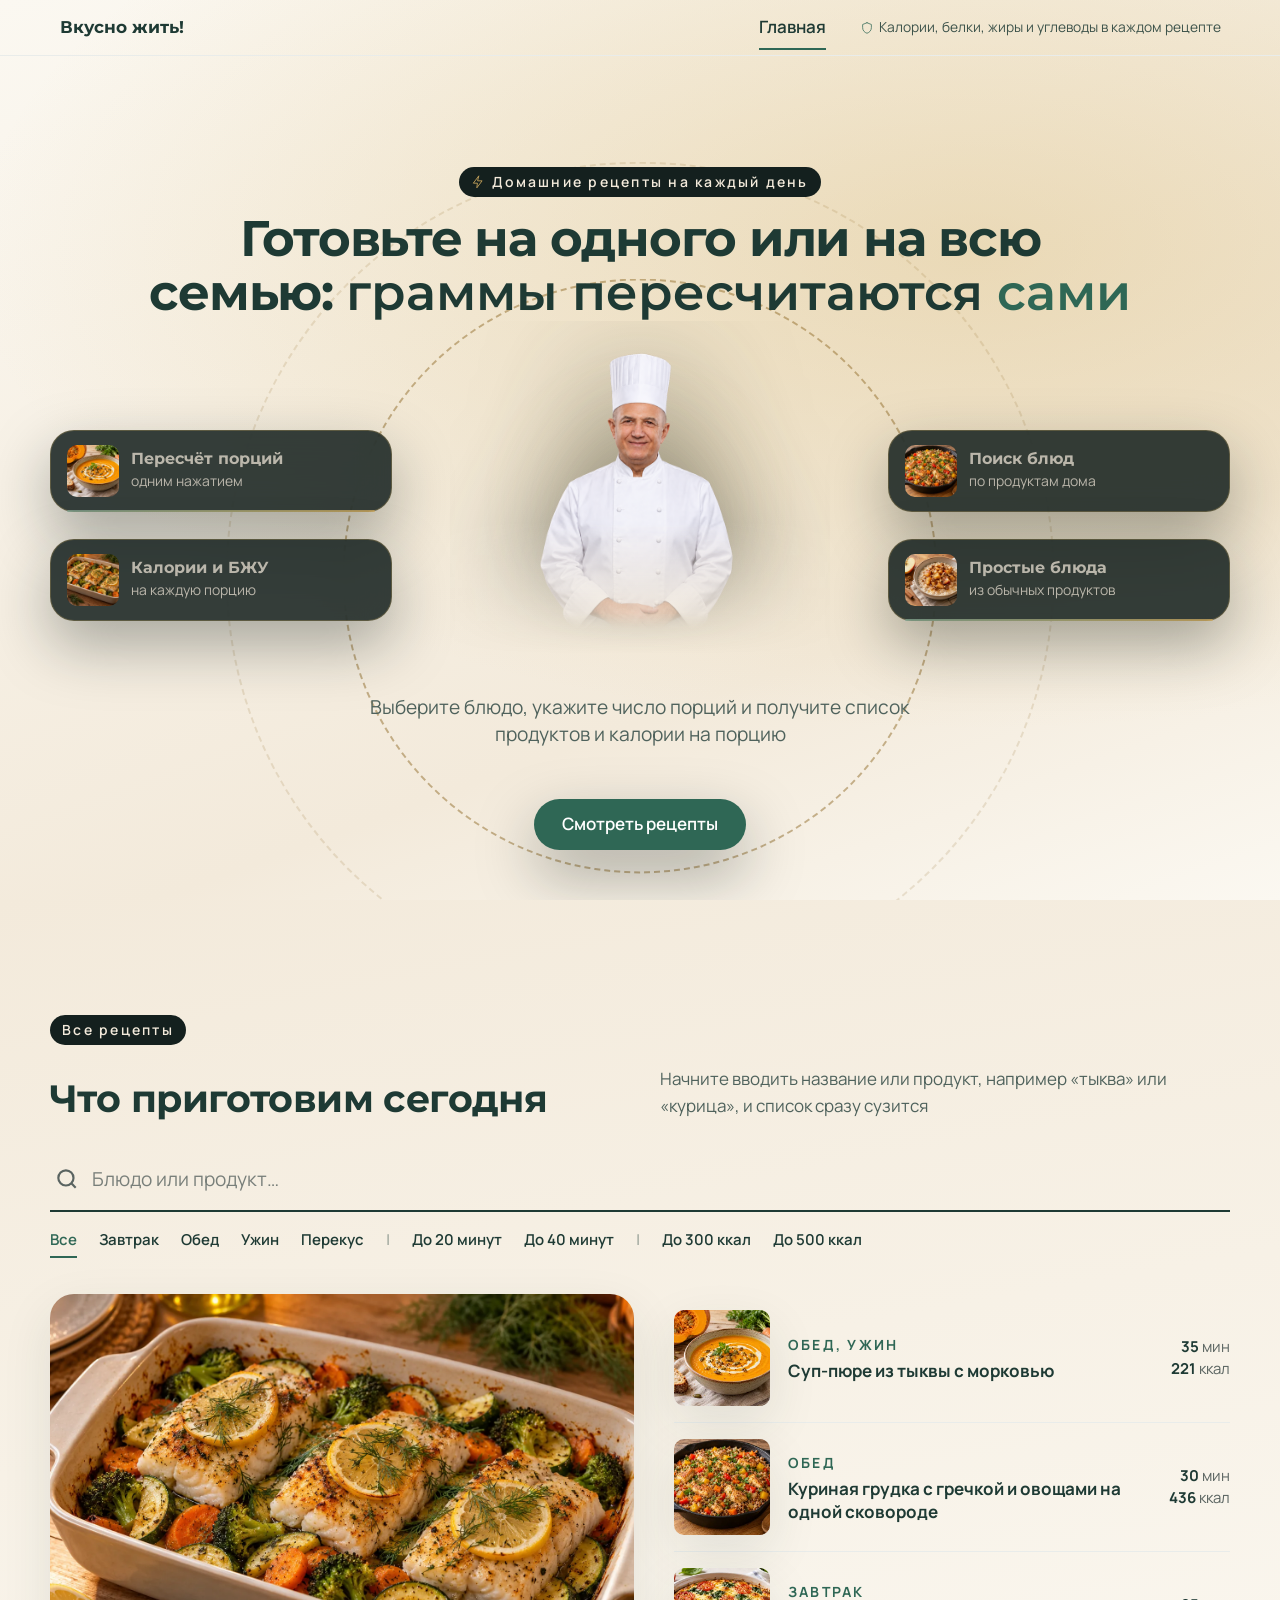
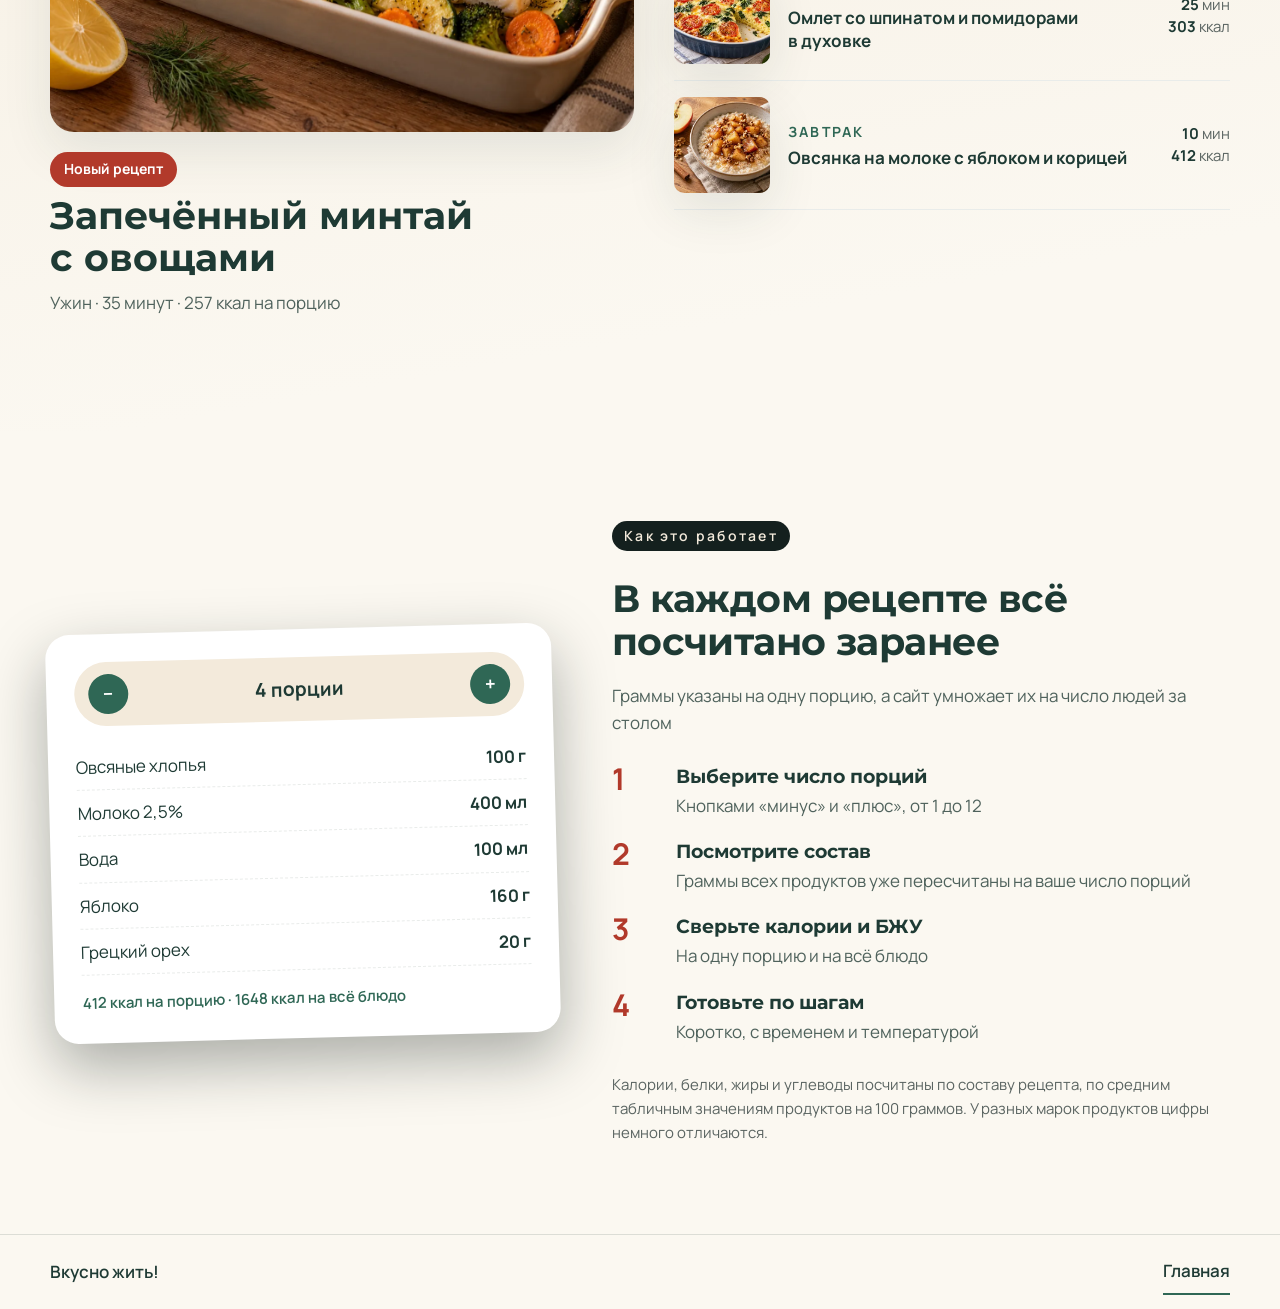
==== commit f7fa5db2: "Обновление 19.10 15:09 МСК" ====
--- a/index.html
+++ b/index.html
@@ -3,11 +3,12 @@
 <head>
 <meta charset="utf-8">
 <meta name="viewport" content="width=device-width, initial-scale=1">
-<title>Сайт собирается</title>
-<meta name="description" content="">
+<title>Вкусно жить! - домашние рецепты с калориями и пересчётом порций</title>
+<meta name="description" content="Простые домашние рецепты на каждый день: продукты в граммах, калории, белки, жиры и углеводы на порцию и пересчёт на 1-12 порций. Андрей Туманов">
 <meta name="robots" content="noindex, nofollow">
-<meta property="og:title" content="Сайт собирается">
-<meta property="og:description" content="">
+<meta property="og:title" content="Вкусно жить! - домашние рецепты с калориями и пересчётом порций">
+<meta property="og:description" content="Простые домашние рецепты на каждый день: продукты в граммах, калории, белки, жиры и углеводы на порцию и пересчёт на 1-12 порций. Андрей Туманов">
+<meta property="og:image" content="https://vkusno.andreytumanov.ru/img/ovsyanka.webp">
 <meta property="og:type" content="website">
 <link rel="canonical" href="https://vkusno.andreytumanov.ru/">
 <script type="application/ld+json">
@@ -16,7 +17,9 @@
   "@type": "Person",
   "name": "Вкусно жить!",
   "jobTitle": "Кулинарный проект: вкусные рецепты и сбалансированное питание на каждый день",
+  "description": "Простые домашние рецепты на каждый день: продукты в граммах, калории, белки, жиры и углеводы на порцию и пересчёт на 1-12 порций. Андрей Туманов",
   "url": "https://vkusno.andreytumanov.ru/",
+  "image": "https://vkusno.andreytumanov.ru/img/ovsyanka.webp",
   "sameAs": [
     "https://dzen.ru/vkusno_zhit_tumanov"
   ]
@@ -131,12 +134,16 @@
 }
 </style>
 <section class="блок блок--первый-экран первый-экран--центр светлый" id="экран-01" data-тип="первый-экран" data-схема="центр" data-ключ-макета="тёмная" data-картинка="вырез">
-  <header class="шапка">
-    <a class="шапка__лого" href="#">Вкусно жить!</a>
-    <span class="шапка__лиц"><svg class="иконка" aria-hidden="true" xmlns="http://www.w3.org/2000/svg" viewBox="0 0 24 24" fill="none" stroke="currentColor" stroke-width="1.5" stroke-linecap="round" stroke-linejoin="round">
+  <header class="шапка шапка--с-меню">
+    <a class="шапка__лого" href="index.html">Вкусно жить!</a>
+    <nav class="шапка-сайта__меню" id="меню-сайта" aria-label="Страницы сайта">
+<a href="index.html" aria-current="page">Главная</a>
+</nav>
+<span class="шапка__лиц"><svg class="иконка" aria-hidden="true" xmlns="http://www.w3.org/2000/svg" viewBox="0 0 24 24" fill="none" stroke="currentColor" stroke-width="1.5" stroke-linecap="round" stroke-linejoin="round">
   <path d="M12 3l7.5 3v5.5c0 4.6-3.2 8.2-7.5 9.5-4.3-1.3-7.5-4.9-7.5-9.5V6L12 3z"/>
 </svg><span><span class="полн">Калории, белки, жиры и углеводы в каждом рецепте</span><span class="кратко">Калории и БЖУ в каждом рецепте</span></span></span>
-  </header>
+<button class="шапка-сайта__кнопка" type="button" aria-expanded="false" aria-controls="меню-сайта" hidden>Меню</button>
+</header>
   <span class="кольцо кольцо--2"></span><span class="кольцо"></span>
   <div class="блок__внутри">
     <div class="центр__верх">
@@ -156,7 +163,7 @@
     </div>
     <div class="центр__низ">
         <p class="лид">Выберите блюдо, укажите число порций и получите список продуктов и калории на порцию</p>
-        <div class="первый-экран__действие"><a class="кнопка кнопка--главная" href="#рецепты">Смотреть рецепты</a></div>
+        <div class="первый-экран__действие"><a class="кнопка кнопка--главная" href="#экран-02">Смотреть рецепты</a></div>
     </div>
   </div>
 </section>
@@ -170,34 +177,34 @@
   <div class="пк-фильтры" role="group" aria-label="Фильтры рецептов"><button type="button" data-группа="приём" data-знач="" aria-pressed="true" class="вкл">Все</button> <button type="button" data-группа="приём" data-знач="завтрак" aria-pressed="false">Завтрак</button> <button type="button" data-группа="приём" data-знач="обед" aria-pressed="false">Обед</button> <button type="button" data-группа="приём" data-знач="ужин" aria-pressed="false">Ужин</button> <button type="button" data-группа="приём" data-знач="перекус" aria-pressed="false">Перекус</button> <span class="пк-раздел" aria-hidden="true">|</span> <button type="button" data-группа="мин" data-знач="20" aria-pressed="false">До 20 минут</button> <button type="button" data-группа="мин" data-знач="40" aria-pressed="false">До 40 минут</button> <span class="пк-раздел" aria-hidden="true">|</span> <button type="button" data-группа="ккал" data-знач="300" aria-pressed="false">До 300 ккал</button> <button type="button" data-группа="ккал" data-знач="500" aria-pressed="false">До 500 ккал</button></div>
   <p class="пк-пусто" hidden>Ничего не нашлось. Попробуйте другой продукт или снимите фильтр.</p>
   <div class="пк-разворот">
-    <a class="пк-главный" href="#">
+    <a class="пк-главный" href="mintaj-zapechennyj-s-ovoshchami.html">
       <figure class="фото"><img src="img/mintaj.webp" alt="Запечённый минтай с овощами" loading="lazy"></figure>
       <span class="пк-метка">Новый рецепт</span>
       <h3>Запечённый минтай с овощами</h3>
       <p class="пк-мета">Ужин · 35 минут · 257 ккал на порцию</p>
     </a>
     <div class="пк-список">
-      <a class="пк-строка" href="#" data-приём="ужин" data-мин="35" data-ккал="257" data-поиск="запеченный минтай с овощами минтай брокколи кабачок морковь лимон масло оливковое чеснок укроп соль черный перец" data-большая="img/mintaj.webp" data-адрес="mintaj-zapechennyj-s-ovoshchami" hidden>
+      <a class="пк-строка" href="mintaj-zapechennyj-s-ovoshchami.html" data-приём="ужин" data-мин="35" data-ккал="257" data-поиск="запеченный минтай с овощами минтай брокколи кабачок морковь лимон масло оливковое чеснок укроп соль черный перец" data-большая="img/mintaj.webp" data-адрес="mintaj-zapechennyj-s-ovoshchami" hidden>
         <figure class="фото"><img src="img/mini/mintaj.webp" alt="Запечённый минтай с овощами" loading="lazy" width="96" height="96"></figure>
         <span class="пк-текст"><span class="пк-приём">Ужин</span><span class="пк-имя">Запечённый минтай с овощами</span></span>
         <span class="пк-цифры"><b>35</b> мин <br><b>257</b> ккал</span>
       </a>
-      <a class="пк-строка" href="#" data-приём="обед ужин" data-мин="35" data-ккал="221" data-поиск="суп-пюре из тыквы с морковью тыква морковь картофель лук репчатый вода сливки 10% масло оливковое тыквенные семечки соль" data-большая="img/sup-tykva.webp" data-адрес="sup-pyure-iz-tykvy">
+      <a class="пк-строка" href="sup-pyure-iz-tykvy.html" data-приём="обед ужин" data-мин="35" data-ккал="221" data-поиск="суп-пюре из тыквы с морковью тыква морковь картофель лук репчатый вода сливки 10% масло оливковое тыквенные семечки соль" data-большая="img/sup-tykva.webp" data-адрес="sup-pyure-iz-tykvy">
         <figure class="фото"><img src="img/mini/sup-tykva.webp" alt="Суп-пюре из тыквы с морковью" loading="lazy" width="96" height="96"></figure>
         <span class="пк-текст"><span class="пк-приём">Обед, ужин</span><span class="пк-имя">Суп-пюре из тыквы с морковью</span></span>
         <span class="пк-цифры"><b>35</b> мин <br><b>221</b> ккал</span>
       </a>
-      <a class="пк-строка" href="#" data-приём="обед" data-мин="30" data-ккал="436" data-поиск="куриная грудка с гречкой и овощами на одной сковороде куриное филе гречка вода морковь перец болгарский лук репчатый масло оливковое соль черный перец" data-большая="img/grechka.webp" data-адрес="kurica-s-grechkoj-i-ovoshchami">
+      <a class="пк-строка" href="kurica-s-grechkoj-i-ovoshchami.html" data-приём="обед" data-мин="30" data-ккал="436" data-поиск="куриная грудка с гречкой и овощами на одной сковороде куриное филе гречка вода морковь перец болгарский лук репчатый масло оливковое соль черный перец" data-большая="img/grechka.webp" data-адрес="kurica-s-grechkoj-i-ovoshchami">
         <figure class="фото"><img src="img/mini/grechka.webp" alt="Куриная грудка с гречкой и овощами на одной сковороде" loading="lazy" width="96" height="96"></figure>
         <span class="пк-текст"><span class="пк-приём">Обед</span><span class="пк-имя">Куриная грудка с гречкой и овощами на одной сковороде</span></span>
         <span class="пк-цифры"><b>30</b> мин <br><b>436</b> ккал</span>
       </a>
-      <a class="пк-строка" href="#" data-приём="завтрак" data-мин="25" data-ккал="303" data-поиск="омлет со шпинатом и помидорами в духовке яйцо куриное молоко 2,5% шпинат помидор сыр твердый масло оливковое соль черный перец" data-большая="img/omlet.webp" data-адрес="omlet-so-shpinatom-v-duhovke">
+      <a class="пк-строка" href="omlet-so-shpinatom-v-duhovke.html" data-приём="завтрак" data-мин="25" data-ккал="303" data-поиск="омлет со шпинатом и помидорами в духовке яйцо куриное молоко 2,5% шпинат помидор сыр твердый масло оливковое соль черный перец" data-большая="img/omlet.webp" data-адрес="omlet-so-shpinatom-v-duhovke">
         <figure class="фото"><img src="img/mini/omlet.webp" alt="Омлет со шпинатом и помидорами в духовке" loading="lazy" width="96" height="96"></figure>
         <span class="пк-текст"><span class="пк-приём">Завтрак</span><span class="пк-имя">Омлет со шпинатом и помидорами в духовке</span></span>
         <span class="пк-цифры"><b>25</b> мин <br><b>303</b> ккал</span>
       </a>
-      <a class="пк-строка" href="#" data-приём="завтрак" data-мин="10" data-ккал="412" data-поиск="овсянка на молоке с яблоком и корицей овсяные хлопья молоко 2,5% вода яблоко грецкий орех мед корица соль" data-большая="img/ovsyanka.webp" data-адрес="ovsyanka-s-yablokom-i-koricej">
+      <a class="пк-строка" href="ovsyanka-s-yablokom-i-koricej.html" data-приём="завтрак" data-мин="10" data-ккал="412" data-поиск="овсянка на молоке с яблоком и корицей овсяные хлопья молоко 2,5% вода яблоко грецкий орех мед корица соль" data-большая="img/ovsyanka.webp" data-адрес="ovsyanka-s-yablokom-i-koricej">
         <figure class="фото"><img src="img/mini/ovsyanka.webp" alt="Овсянка на молоке с яблоком и корицей" loading="lazy" width="96" height="96"></figure>
         <span class="пк-текст"><span class="пк-приём">Завтрак</span><span class="пк-имя">Овсянка на молоке с яблоком и корицей</span></span>
         <span class="пк-цифры"><b>10</b> мин <br><b>412</b> ккал</span>
@@ -276,7 +283,15 @@
   </div>
 </div>
 </section>
-<div class="липкая-кнопка"><a class="кнопка кнопка--главная" href="#рецепты">Смотреть рецепты</a></div>
+<footer class="подвал-сайта светлый">
+<div class="подвал-сайта__ряд">
+<p class="подвал-сайта__знак">Вкусно жить!</p>
+<nav class="подвал-сайта__меню" aria-label="Страницы сайта">
+<a href="index.html" aria-current="page">Главная</a>
+</nav>
+</div>
+</footer>
+<div class="липкая-кнопка"><a class="кнопка кнопка--главная" href="#экран-02">Смотреть рецепты</a></div>
 <script>
 (function () {
   var СПИТ = "главная-на-виду";                       // класс на body; правило сна — в стилях
@@ -297,5 +312,18 @@
   }, { threshold: 0 }).observe(кнопка);
 })();
 </script>
+<script>
+(function () {
+  var шапка = document.querySelector(".шапка-сайта, .шапка--с-меню");
+  var кнопка = шапка && шапка.querySelector(".шапка-сайта__кнопка");
+  if (!кнопка) { return; }
+  кнопка.hidden = false;
+  шапка.classList.add("шапка-сайта--с-кнопкой");
+  кнопка.addEventListener("click", function () {
+    var открыта = шапка.classList.toggle("шапка-сайта--открыта");
+    кнопка.setAttribute("aria-expanded", открыта ? "true" : "false");
+  });
+})();
+</script>
 </body>
 </html>
--- a/style.css
+++ b/style.css
@@ -1672,6 +1672,54 @@
   body.панель-с-переходом .липкая-кнопка { transition: none; }
 }
 
+.подвал-сайта__ряд { width: min(100% - 2 * var(--отступ-блока, 20px), var(--ширина, 1200px));
+  margin: 0 auto; display: flex; flex-wrap: wrap; align-items: center; justify-content: space-between;
+  gap: 8px 24px; padding: 14px 0; }
+.шапка-сайта__меню, .подвал-сайта__меню { display: flex; flex-wrap: wrap; gap: 4px 20px; }
+.шапка-сайта__меню a, .подвал-сайта__меню a { color: inherit; text-decoration: none; padding: 8px 0;
+  min-height: 44px; display: inline-flex; align-items: center; border-bottom: 2px solid transparent; }
+.шапка-сайта__меню a:hover, .подвал-сайта__меню a:hover { border-bottom-color: var(--цвет-акцент); }
+.шапка-сайта__меню a[aria-current="page"], .подвал-сайта__меню a[aria-current="page"] {
+  font-weight: 600; border-bottom-color: var(--цвет-акцент); }
+.шапка-сайта__кнопка { display: none; font: inherit; color: inherit; background: transparent;
+  border: 1px solid currentColor; border-radius: 8px; padding: 8px 16px; min-height: 44px; cursor: pointer; }
+.подвал-сайта { border-top: 1px solid color-mix(in srgb, var(--текст-ключа, var(--цвет-текст)) 14%, transparent); }
+.подвал-сайта__знак { margin: 0; font-weight: 600; }
+
+.шапка--с-меню { z-index: 30; }
+.шапка--с-меню .шапка-сайта__меню { margin-left: auto; margin-right: 1.25em; gap: 0 20px; flex-wrap: nowrap; }
+.шапка--с-меню .шапка-сайта__меню a { white-space: nowrap; }
+.шапка--с-меню .шапка__лиц { min-width: 0; flex-shrink: 1; }
+.шапка--с-меню .шапка-сайта__кнопка { flex: none; }
+@media (max-width: 1100px) {
+  .шапка--с-меню.шапка-сайта--с-кнопкой .шапка-сайта__кнопка { display: inline-flex; align-items: center; }
+  .шапка--с-меню.шапка-сайта--с-кнопкой .шапка__лиц { margin-left: auto; }
+  .шапка--с-меню.шапка-сайта--с-кнопкой .шапка-сайта__меню { display: none; position: absolute; top: 100%; left: 0; right: 0;
+    margin: 0; flex-direction: column; padding: 4px 1em 12px; background: var(--фон-ключа, var(--цвет-фон));
+    color: var(--текст-ключа, var(--цвет-текст));
+    border-bottom: 1px solid color-mix(in srgb, var(--текст-ключа, var(--цвет-текст)) 14%, transparent);
+    box-shadow: 0 12px 24px color-mix(in srgb, var(--текст-ключа, var(--цвет-текст)) 12%, transparent); }
+  .шапка--с-меню.шапка-сайта--открыта .шапка-сайта__меню { display: flex; }
+
+  .шапка--с-меню .разворот__кикер-шапки { min-width: 0; flex: 0 1 auto; overflow: hidden; text-overflow: ellipsis; }
+  .шапка--с-меню.шапка-сайта--с-кнопкой:has(.разворот__кикер-шапки) .шапка__лиц { display: none; }
+  .шапка--с-меню.шапка-сайта--с-кнопкой:has(.разворот__кикер-шапки) .шапка-сайта__кнопка { margin-left: auto; }
+
+  .шапка--с-меню:not(.шапка-сайта--с-кнопкой) { height: auto; min-height: 3.5rem; flex-wrap: wrap; }
+  .шапка--с-меню:not(.шапка-сайта--с-кнопкой) .шапка-сайта__меню { flex-wrap: wrap; margin-right: 0; }
+}
+
+.шапка--своя { border-bottom-color: color-mix(in srgb, var(--текст-ключа, var(--цвет-текст)) 14%, transparent); }
+.шапка--своя:not(:has(.шапка__лиц)) .шапка-сайта__меню { margin-right: 0; }
+@media (max-width: 1100px) {
+  .шапка--своя.шапка-сайта--с-кнопкой:not(:has(.шапка__лиц)) .шапка-сайта__кнопка { margin-left: auto; }
+}
+
+.блок--не-найдено .не-найдено { min-height: 45vh; display: flex; flex-direction: column; align-items: center;
+  justify-content: center; text-align: center; gap: 8px; }
+.блок--не-найдено .не-найдено p { max-width: 36em; margin-left: auto; margin-right: auto; }
+.блок--не-найдено .не-найдено .кнопка { box-shadow: var(--тень-чип); }
+
 /* экран 02 */
 #экран-02 .пк-шапка{display:grid;grid-template-columns:1fr 1fr;gap:40px;align-items:end;margin-bottom:28px}
 #экран-02 .пк-шапка h2{margin:6px 0 0}
@@ -1753,3 +1801,398 @@
 #экран-03 .пк-сноска{margin:28px 0 0;font-size:var(--кегль-мелкий)}
 #экран-03.светлый .пк-сноска{color:var(--цвет-текст-тихий)}
 @media (max-width:899px){#экран-03 .пк-разворот{grid-template-columns:1fr;gap:36px}#экран-03 .пк-листок{transform:none;order:2}}
+
+/* экран 90 */
+#экран-90 .рц-назад{display:inline-block;margin:0 0 20px;font-weight:600;text-decoration:none}
+#экран-90.светлый .рц-назад{color:var(--цвет-акцент)}
+#экран-90.тёмный .рц-назад{color:var(--цвет-тёплый)}
+#экран-90 .рц-верх{display:grid;grid-template-columns:1fr 1fr;gap:56px;align-items:center}
+#экран-90 .рц-верх>*,#экран-90 .рц-низ>*{min-width:0}
+#экран-90 .кикер{white-space:normal;max-width:100%}
+#экран-90 h1{margin:8px 0 20px;font-size:var(--кегль-h2);line-height:1.15}
+#экран-90 .рц-вступ p{margin:0 0 12px;font-size:var(--кегль-лид)}
+#экран-90.светлый .рц-вступ p{color:var(--цвет-текст-мягкий)}
+#экран-90 .рц-фото{margin:0;border-radius:var(--радиус-карточки);overflow:hidden;aspect-ratio:3/2}
+#экран-90 .рц-фото img{width:100%;height:100%;object-fit:cover;display:block}
+#экран-90 .рц-низ{display:grid;grid-template-columns:.9fr 1.1fr;gap:56px;align-items:start;margin-top:64px}
+#экран-90 .рц-листок{padding:28px;border-radius:var(--радиус-карточки);position:sticky;top:24px}
+#экран-90.светлый .рц-листок{background:var(--цвет-фон-карточки);box-shadow:var(--тень-глубокая)}
+#экран-90.тёмный .рц-листок{background:var(--цвет-тёмный-фон-2);box-shadow:var(--тень-глубокая)}
+#экран-90 .рц-листок h2,#экран-90 .рц-шаги h2{margin:0 0 16px;font-size:var(--кегль-лид)}
+#экран-90 .рц-порции{display:flex;align-items:center;justify-content:space-between;padding:10px 12px;border-radius:9em;margin-bottom:14px}
+#экран-90.светлый .рц-порции{background:var(--цвет-фон-2)}
+#экран-90.тёмный .рц-порции{background:var(--цвет-тёмный-фон)}
+#экран-90 .рц-порции b{font-size:var(--кегль-лид)}
+#экран-90 .рц-кн{width:44px;height:44px;border-radius:50%;border:0;display:grid;place-items:center;font:inherit;font-weight:700;font-size:var(--кегль-лид);cursor:pointer}
+#экран-90.светлый .рц-кн{background:var(--цвет-акцент);color:var(--цвет-на-акценте)}
+#экран-90.тёмный .рц-кн{background:var(--цвет-тёплый);color:var(--цвет-тёмный-фон)}
+#экран-90 .рц-кн:disabled{opacity:.35;cursor:default}
+#экран-90 .рц-состав{list-style:none;margin:0;padding:0}
+#экран-90 .рц-состав li{display:flex;justify-content:space-between;gap:16px;padding:9px 0;border-bottom:1px dashed}
+#экран-90.светлый .рц-состав li{border-color:var(--цвет-линия)}
+#экран-90.тёмный .рц-состав li{border-color:color-mix(in srgb,var(--цвет-тёмный-текст) 20%,transparent)}
+#экран-90 .рц-состав small{display:block;font-size:var(--кегль-мелкий)}
+#экран-90.светлый .рц-состав small{color:var(--цвет-текст-тихий)}
+#экран-90 .рц-состав b{white-space:nowrap}
+#экран-90 .рц-кбжу{display:grid;grid-template-columns:repeat(4,1fr);gap:8px;margin:18px 0 6px;text-align:center}
+#экран-90 .рц-кбжу b{display:block;font-size:var(--кегль-лид)}
+#экран-90 .рц-кбжу span{font-size:var(--кегль-мелкий)}
+#экран-90.светлый .рц-кбжу b{color:var(--цвет-акцент)}
+#экран-90.тёмный .рц-кбжу b{color:var(--цвет-тёплый)}
+#экран-90 .рц-всего{margin:0 0 18px;font-size:var(--кегль-мелкий);text-align:center}
+#экран-90.светлый .рц-всего{color:var(--цвет-текст-тихий)}
+#экран-90 .рц-копия{width:100%;cursor:pointer;font:inherit;font-weight:700}
+#экран-90 .рц-шаги ol{list-style:none;margin:0;padding:0;display:grid;gap:22px}
+#экран-90 .рц-шаги li{display:grid;grid-template-columns:48px 1fr;gap:16px;align-items:start}
+#экран-90 .рц-н{font-size:var(--кегль-цифра);font-weight:700;line-height:1}
+#экран-90.светлый .рц-н{color:var(--цвет-акцент-маркер)}
+#экран-90.тёмный .рц-н{color:var(--цвет-тёплый)}
+#экран-90 .рц-шаги li p{margin:4px 0 0;font-size:var(--кегль-лид)}
+#экран-90 .рц-совет{margin:36px 0 0;padding:20px 24px;border-radius:var(--радиус-карточки);border-left:4px solid}
+#экран-90.светлый .рц-совет{background:var(--цвет-фон-2);border-color:var(--цвет-акцент)}
+#экран-90.тёмный .рц-совет{background:var(--цвет-тёмный-фон-2);border-color:var(--цвет-тёплый)}
+#экран-90 .рц-совет p{margin:4px 0 0}
+#экран-90 .рц-сноска{margin:20px 0 0;font-size:var(--кегль-мелкий)}
+#экран-90.светлый .рц-сноска{color:var(--цвет-текст-тихий)}
+#экран-90 .рц-ещё{margin-top:72px}
+#экран-90 .рц-ещё-шапка{display:flex;justify-content:space-between;align-items:baseline;gap:16px;margin-bottom:20px}
+#экран-90 .рц-ещё-шапка h2{margin:0}
+#экран-90 .рц-ещё-шапка a{font-weight:700}
+#экран-90 .рц-карточки{display:grid;grid-template-columns:repeat(3,1fr);gap:24px}
+#экран-90 .рц-карточка{display:block;text-decoration:none;color:inherit;border-radius:var(--радиус-карточки);overflow:hidden}
+#экран-90.светлый .рц-карточка{background:var(--цвет-фон-карточки);box-shadow:var(--тень-глубокая)}
+#экран-90.тёмный .рц-карточка{background:var(--цвет-тёмный-фон-2)}
+#экран-90 .рц-карточка figure{margin:0;aspect-ratio:3/2}
+#экран-90 .рц-карточка img{width:100%;height:100%;object-fit:cover;display:block}
+#экран-90 .рц-карточка span{display:block;padding:0 18px}
+#экран-90 .рц-карточка .рц-кприём{padding-top:14px;font-size:var(--кегль-мелкий)}
+#экран-90.светлый .рц-карточка .рц-кприём{color:var(--цвет-текст-тихий)}
+#экран-90 .рц-карточка .рц-кимя{padding-top:4px;padding-bottom:18px;font-weight:700}
+@media (max-width:899px){
+#экран-90 .рц-верх,#экран-90 .рц-низ{grid-template-columns:1fr;gap:28px}
+#экран-90 .рц-фото{order:-1}
+#экран-90 .рц-низ{margin-top:40px}
+#экран-90 .рц-листок{position:static;padding:20px}
+#экран-90 .рц-карточки{grid-template-columns:1fr;gap:16px}
+#экран-90 .рц-карточка{display:grid;grid-template-columns:110px 1fr;align-items:center}
+#экран-90 .рц-карточка figure{aspect-ratio:1/1;grid-row:span 2}
+#экран-90 .рц-карточка .рц-кприём{padding-top:0}
+#экран-90 .рц-карточка .рц-кимя{padding-bottom:0}
+#экран-90 .рц-ещё{margin-top:48px}
+}
+
+/* экран 90 */
+#экран-90 .рц-назад{display:inline-block;margin:0 0 20px;font-weight:600;text-decoration:none}
+#экран-90.светлый .рц-назад{color:var(--цвет-акцент)}
+#экран-90.тёмный .рц-назад{color:var(--цвет-тёплый)}
+#экран-90 .рц-верх{display:grid;grid-template-columns:1fr 1fr;gap:56px;align-items:center}
+#экран-90 .рц-верх>*,#экран-90 .рц-низ>*{min-width:0}
+#экран-90 .кикер{white-space:normal;max-width:100%}
+#экран-90 h1{margin:8px 0 20px;font-size:var(--кегль-h2);line-height:1.15}
+#экран-90 .рц-вступ p{margin:0 0 12px;font-size:var(--кегль-лид)}
+#экран-90.светлый .рц-вступ p{color:var(--цвет-текст-мягкий)}
+#экран-90 .рц-фото{margin:0;border-radius:var(--радиус-карточки);overflow:hidden;aspect-ratio:3/2}
+#экран-90 .рц-фото img{width:100%;height:100%;object-fit:cover;display:block}
+#экран-90 .рц-низ{display:grid;grid-template-columns:.9fr 1.1fr;gap:56px;align-items:start;margin-top:64px}
+#экран-90 .рц-листок{padding:28px;border-radius:var(--радиус-карточки);position:sticky;top:24px}
+#экран-90.светлый .рц-листок{background:var(--цвет-фон-карточки);box-shadow:var(--тень-глубокая)}
+#экран-90.тёмный .рц-листок{background:var(--цвет-тёмный-фон-2);box-shadow:var(--тень-глубокая)}
+#экран-90 .рц-листок h2,#экран-90 .рц-шаги h2{margin:0 0 16px;font-size:var(--кегль-лид)}
+#экран-90 .рц-порции{display:flex;align-items:center;justify-content:space-between;padding:10px 12px;border-radius:9em;margin-bottom:14px}
+#экран-90.светлый .рц-порции{background:var(--цвет-фон-2)}
+#экран-90.тёмный .рц-порции{background:var(--цвет-тёмный-фон)}
+#экран-90 .рц-порции b{font-size:var(--кегль-лид)}
+#экран-90 .рц-кн{width:44px;height:44px;border-radius:50%;border:0;display:grid;place-items:center;font:inherit;font-weight:700;font-size:var(--кегль-лид);cursor:pointer}
+#экран-90.светлый .рц-кн{background:var(--цвет-акцент);color:var(--цвет-на-акценте)}
+#экран-90.тёмный .рц-кн{background:var(--цвет-тёплый);color:var(--цвет-тёмный-фон)}
+#экран-90 .рц-кн:disabled{opacity:.35;cursor:default}
+#экран-90 .рц-состав{list-style:none;margin:0;padding:0}
+#экран-90 .рц-состав li{display:flex;justify-content:space-between;gap:16px;padding:9px 0;border-bottom:1px dashed}
+#экран-90.светлый .рц-состав li{border-color:var(--цвет-линия)}
+#экран-90.тёмный .рц-состав li{border-color:color-mix(in srgb,var(--цвет-тёмный-текст) 20%,transparent)}
+#экран-90 .рц-состав small{display:block;font-size:var(--кегль-мелкий)}
+#экран-90.светлый .рц-состав small{color:var(--цвет-текст-тихий)}
+#экран-90 .рц-состав b{white-space:nowrap}
+#экран-90 .рц-кбжу{display:grid;grid-template-columns:repeat(4,1fr);gap:8px;margin:18px 0 6px;text-align:center}
+#экран-90 .рц-кбжу b{display:block;font-size:var(--кегль-лид)}
+#экран-90 .рц-кбжу span{font-size:var(--кегль-мелкий)}
+#экран-90.светлый .рц-кбжу b{color:var(--цвет-акцент)}
+#экран-90.тёмный .рц-кбжу b{color:var(--цвет-тёплый)}
+#экран-90 .рц-всего{margin:0 0 18px;font-size:var(--кегль-мелкий);text-align:center}
+#экран-90.светлый .рц-всего{color:var(--цвет-текст-тихий)}
+#экран-90 .рц-копия{width:100%;cursor:pointer;font:inherit;font-weight:700}
+#экран-90 .рц-шаги ol{list-style:none;margin:0;padding:0;display:grid;gap:22px}
+#экран-90 .рц-шаги li{display:grid;grid-template-columns:48px 1fr;gap:16px;align-items:start}
+#экран-90 .рц-н{font-size:var(--кегль-цифра);font-weight:700;line-height:1}
+#экран-90.светлый .рц-н{color:var(--цвет-акцент-маркер)}
+#экран-90.тёмный .рц-н{color:var(--цвет-тёплый)}
+#экран-90 .рц-шаги li p{margin:4px 0 0;font-size:var(--кегль-лид)}
+#экран-90 .рц-совет{margin:36px 0 0;padding:20px 24px;border-radius:var(--радиус-карточки);border-left:4px solid}
+#экран-90.светлый .рц-совет{background:var(--цвет-фон-2);border-color:var(--цвет-акцент)}
+#экран-90.тёмный .рц-совет{background:var(--цвет-тёмный-фон-2);border-color:var(--цвет-тёплый)}
+#экран-90 .рц-совет p{margin:4px 0 0}
+#экран-90 .рц-сноска{margin:20px 0 0;font-size:var(--кегль-мелкий)}
+#экран-90.светлый .рц-сноска{color:var(--цвет-текст-тихий)}
+#экран-90 .рц-ещё{margin-top:72px}
+#экран-90 .рц-ещё-шапка{display:flex;justify-content:space-between;align-items:baseline;gap:16px;margin-bottom:20px}
+#экран-90 .рц-ещё-шапка h2{margin:0}
+#экран-90 .рц-ещё-шапка a{font-weight:700}
+#экран-90 .рц-карточки{display:grid;grid-template-columns:repeat(3,1fr);gap:24px}
+#экран-90 .рц-карточка{display:block;text-decoration:none;color:inherit;border-radius:var(--радиус-карточки);overflow:hidden}
+#экран-90.светлый .рц-карточка{background:var(--цвет-фон-карточки);box-shadow:var(--тень-глубокая)}
+#экран-90.тёмный .рц-карточка{background:var(--цвет-тёмный-фон-2)}
+#экран-90 .рц-карточка figure{margin:0;aspect-ratio:3/2}
+#экран-90 .рц-карточка img{width:100%;height:100%;object-fit:cover;display:block}
+#экран-90 .рц-карточка span{display:block;padding:0 18px}
+#экран-90 .рц-карточка .рц-кприём{padding-top:14px;font-size:var(--кегль-мелкий)}
+#экран-90.светлый .рц-карточка .рц-кприём{color:var(--цвет-текст-тихий)}
+#экран-90 .рц-карточка .рц-кимя{padding-top:4px;padding-bottom:18px;font-weight:700}
+@media (max-width:899px){
+#экран-90 .рц-верх,#экран-90 .рц-низ{grid-template-columns:1fr;gap:28px}
+#экран-90 .рц-фото{order:-1}
+#экран-90 .рц-низ{margin-top:40px}
+#экран-90 .рц-листок{position:static;padding:20px}
+#экран-90 .рц-карточки{grid-template-columns:1fr;gap:16px}
+#экран-90 .рц-карточка{display:grid;grid-template-columns:110px 1fr;align-items:center}
+#экран-90 .рц-карточка figure{aspect-ratio:1/1;grid-row:span 2}
+#экран-90 .рц-карточка .рц-кприём{padding-top:0}
+#экран-90 .рц-карточка .рц-кимя{padding-bottom:0}
+#экран-90 .рц-ещё{margin-top:48px}
+}
+
+/* экран 90 */
+#экран-90 .рц-назад{display:inline-block;margin:0 0 20px;font-weight:600;text-decoration:none}
+#экран-90.светлый .рц-назад{color:var(--цвет-акцент)}
+#экран-90.тёмный .рц-назад{color:var(--цвет-тёплый)}
+#экран-90 .рц-верх{display:grid;grid-template-columns:1fr 1fr;gap:56px;align-items:center}
+#экран-90 .рц-верх>*,#экран-90 .рц-низ>*{min-width:0}
+#экран-90 .кикер{white-space:normal;max-width:100%}
+#экран-90 h1{margin:8px 0 20px;font-size:var(--кегль-h2);line-height:1.15}
+#экран-90 .рц-вступ p{margin:0 0 12px;font-size:var(--кегль-лид)}
+#экран-90.светлый .рц-вступ p{color:var(--цвет-текст-мягкий)}
+#экран-90 .рц-фото{margin:0;border-radius:var(--радиус-карточки);overflow:hidden;aspect-ratio:3/2}
+#экран-90 .рц-фото img{width:100%;height:100%;object-fit:cover;display:block}
+#экран-90 .рц-низ{display:grid;grid-template-columns:.9fr 1.1fr;gap:56px;align-items:start;margin-top:64px}
+#экран-90 .рц-листок{padding:28px;border-radius:var(--радиус-карточки);position:sticky;top:24px}
+#экран-90.светлый .рц-листок{background:var(--цвет-фон-карточки);box-shadow:var(--тень-глубокая)}
+#экран-90.тёмный .рц-листок{background:var(--цвет-тёмный-фон-2);box-shadow:var(--тень-глубокая)}
+#экран-90 .рц-листок h2,#экран-90 .рц-шаги h2{margin:0 0 16px;font-size:var(--кегль-лид)}
+#экран-90 .рц-порции{display:flex;align-items:center;justify-content:space-between;padding:10px 12px;border-radius:9em;margin-bottom:14px}
+#экран-90.светлый .рц-порции{background:var(--цвет-фон-2)}
+#экран-90.тёмный .рц-порции{background:var(--цвет-тёмный-фон)}
+#экран-90 .рц-порции b{font-size:var(--кегль-лид)}
+#экран-90 .рц-кн{width:44px;height:44px;border-radius:50%;border:0;display:grid;place-items:center;font:inherit;font-weight:700;font-size:var(--кегль-лид);cursor:pointer}
+#экран-90.светлый .рц-кн{background:var(--цвет-акцент);color:var(--цвет-на-акценте)}
+#экран-90.тёмный .рц-кн{background:var(--цвет-тёплый);color:var(--цвет-тёмный-фон)}
+#экран-90 .рц-кн:disabled{opacity:.35;cursor:default}
+#экран-90 .рц-состав{list-style:none;margin:0;padding:0}
+#экран-90 .рц-состав li{display:flex;justify-content:space-between;gap:16px;padding:9px 0;border-bottom:1px dashed}
+#экран-90.светлый .рц-состав li{border-color:var(--цвет-линия)}
+#экран-90.тёмный .рц-состав li{border-color:color-mix(in srgb,var(--цвет-тёмный-текст) 20%,transparent)}
+#экран-90 .рц-состав small{display:block;font-size:var(--кегль-мелкий)}
+#экран-90.светлый .рц-состав small{color:var(--цвет-текст-тихий)}
+#экран-90 .рц-состав b{white-space:nowrap}
+#экран-90 .рц-кбжу{display:grid;grid-template-columns:repeat(4,1fr);gap:8px;margin:18px 0 6px;text-align:center}
+#экран-90 .рц-кбжу b{display:block;font-size:var(--кегль-лид)}
+#экран-90 .рц-кбжу span{font-size:var(--кегль-мелкий)}
+#экран-90.светлый .рц-кбжу b{color:var(--цвет-акцент)}
+#экран-90.тёмный .рц-кбжу b{color:var(--цвет-тёплый)}
+#экран-90 .рц-всего{margin:0 0 18px;font-size:var(--кегль-мелкий);text-align:center}
+#экран-90.светлый .рц-всего{color:var(--цвет-текст-тихий)}
+#экран-90 .рц-копия{width:100%;cursor:pointer;font:inherit;font-weight:700}
+#экран-90 .рц-шаги ol{list-style:none;margin:0;padding:0;display:grid;gap:22px}
+#экран-90 .рц-шаги li{display:grid;grid-template-columns:48px 1fr;gap:16px;align-items:start}
+#экран-90 .рц-н{font-size:var(--кегль-цифра);font-weight:700;line-height:1}
+#экран-90.светлый .рц-н{color:var(--цвет-акцент-маркер)}
+#экран-90.тёмный .рц-н{color:var(--цвет-тёплый)}
+#экран-90 .рц-шаги li p{margin:4px 0 0;font-size:var(--кегль-лид)}
+#экран-90 .рц-совет{margin:36px 0 0;padding:20px 24px;border-radius:var(--радиус-карточки);border-left:4px solid}
+#экран-90.светлый .рц-совет{background:var(--цвет-фон-2);border-color:var(--цвет-акцент)}
+#экран-90.тёмный .рц-совет{background:var(--цвет-тёмный-фон-2);border-color:var(--цвет-тёплый)}
+#экран-90 .рц-совет p{margin:4px 0 0}
+#экран-90 .рц-сноска{margin:20px 0 0;font-size:var(--кегль-мелкий)}
+#экран-90.светлый .рц-сноска{color:var(--цвет-текст-тихий)}
+#экран-90 .рц-ещё{margin-top:72px}
+#экран-90 .рц-ещё-шапка{display:flex;justify-content:space-between;align-items:baseline;gap:16px;margin-bottom:20px}
+#экран-90 .рц-ещё-шапка h2{margin:0}
+#экран-90 .рц-ещё-шапка a{font-weight:700}
+#экран-90 .рц-карточки{display:grid;grid-template-columns:repeat(3,1fr);gap:24px}
+#экран-90 .рц-карточка{display:block;text-decoration:none;color:inherit;border-radius:var(--радиус-карточки);overflow:hidden}
+#экран-90.светлый .рц-карточка{background:var(--цвет-фон-карточки);box-shadow:var(--тень-глубокая)}
+#экран-90.тёмный .рц-карточка{background:var(--цвет-тёмный-фон-2)}
+#экран-90 .рц-карточка figure{margin:0;aspect-ratio:3/2}
+#экран-90 .рц-карточка img{width:100%;height:100%;object-fit:cover;display:block}
+#экран-90 .рц-карточка span{display:block;padding:0 18px}
+#экран-90 .рц-карточка .рц-кприём{padding-top:14px;font-size:var(--кегль-мелкий)}
+#экран-90.светлый .рц-карточка .рц-кприём{color:var(--цвет-текст-тихий)}
+#экран-90 .рц-карточка .рц-кимя{padding-top:4px;padding-bottom:18px;font-weight:700}
+@media (max-width:899px){
+#экран-90 .рц-верх,#экран-90 .рц-низ{grid-template-columns:1fr;gap:28px}
+#экран-90 .рц-фото{order:-1}
+#экран-90 .рц-низ{margin-top:40px}
+#экран-90 .рц-листок{position:static;padding:20px}
+#экран-90 .рц-карточки{grid-template-columns:1fr;gap:16px}
+#экран-90 .рц-карточка{display:grid;grid-template-columns:110px 1fr;align-items:center}
+#экран-90 .рц-карточка figure{aspect-ratio:1/1;grid-row:span 2}
+#экран-90 .рц-карточка .рц-кприём{padding-top:0}
+#экран-90 .рц-карточка .рц-кимя{padding-bottom:0}
+#экран-90 .рц-ещё{margin-top:48px}
+}
+
+/* экран 90 */
+#экран-90 .рц-назад{display:inline-block;margin:0 0 20px;font-weight:600;text-decoration:none}
+#экран-90.светлый .рц-назад{color:var(--цвет-акцент)}
+#экран-90.тёмный .рц-назад{color:var(--цвет-тёплый)}
+#экран-90 .рц-верх{display:grid;grid-template-columns:1fr 1fr;gap:56px;align-items:center}
+#экран-90 .рц-верх>*,#экран-90 .рц-низ>*{min-width:0}
+#экран-90 .кикер{white-space:normal;max-width:100%}
+#экран-90 h1{margin:8px 0 20px;font-size:var(--кегль-h2);line-height:1.15}
+#экран-90 .рц-вступ p{margin:0 0 12px;font-size:var(--кегль-лид)}
+#экран-90.светлый .рц-вступ p{color:var(--цвет-текст-мягкий)}
+#экран-90 .рц-фото{margin:0;border-radius:var(--радиус-карточки);overflow:hidden;aspect-ratio:3/2}
+#экран-90 .рц-фото img{width:100%;height:100%;object-fit:cover;display:block}
+#экран-90 .рц-низ{display:grid;grid-template-columns:.9fr 1.1fr;gap:56px;align-items:start;margin-top:64px}
+#экран-90 .рц-листок{padding:28px;border-radius:var(--радиус-карточки);position:sticky;top:24px}
+#экран-90.светлый .рц-листок{background:var(--цвет-фон-карточки);box-shadow:var(--тень-глубокая)}
+#экран-90.тёмный .рц-листок{background:var(--цвет-тёмный-фон-2);box-shadow:var(--тень-глубокая)}
+#экран-90 .рц-листок h2,#экран-90 .рц-шаги h2{margin:0 0 16px;font-size:var(--кегль-лид)}
+#экран-90 .рц-порции{display:flex;align-items:center;justify-content:space-between;padding:10px 12px;border-radius:9em;margin-bottom:14px}
+#экран-90.светлый .рц-порции{background:var(--цвет-фон-2)}
+#экран-90.тёмный .рц-порции{background:var(--цвет-тёмный-фон)}
+#экран-90 .рц-порции b{font-size:var(--кегль-лид)}
+#экран-90 .рц-кн{width:44px;height:44px;border-radius:50%;border:0;display:grid;place-items:center;font:inherit;font-weight:700;font-size:var(--кегль-лид);cursor:pointer}
+#экран-90.светлый .рц-кн{background:var(--цвет-акцент);color:var(--цвет-на-акценте)}
+#экран-90.тёмный .рц-кн{background:var(--цвет-тёплый);color:var(--цвет-тёмный-фон)}
+#экран-90 .рц-кн:disabled{opacity:.35;cursor:default}
+#экран-90 .рц-состав{list-style:none;margin:0;padding:0}
+#экран-90 .рц-состав li{display:flex;justify-content:space-between;gap:16px;padding:9px 0;border-bottom:1px dashed}
+#экран-90.светлый .рц-состав li{border-color:var(--цвет-линия)}
+#экран-90.тёмный .рц-состав li{border-color:color-mix(in srgb,var(--цвет-тёмный-текст) 20%,transparent)}
+#экран-90 .рц-состав small{display:block;font-size:var(--кегль-мелкий)}
+#экран-90.светлый .рц-состав small{color:var(--цвет-текст-тихий)}
+#экран-90 .рц-состав b{white-space:nowrap}
+#экран-90 .рц-кбжу{display:grid;grid-template-columns:repeat(4,1fr);gap:8px;margin:18px 0 6px;text-align:center}
+#экран-90 .рц-кбжу b{display:block;font-size:var(--кегль-лид)}
+#экран-90 .рц-кбжу span{font-size:var(--кегль-мелкий)}
+#экран-90.светлый .рц-кбжу b{color:var(--цвет-акцент)}
+#экран-90.тёмный .рц-кбжу b{color:var(--цвет-тёплый)}
+#экран-90 .рц-всего{margin:0 0 18px;font-size:var(--кегль-мелкий);text-align:center}
+#экран-90.светлый .рц-всего{color:var(--цвет-текст-тихий)}
+#экран-90 .рц-копия{width:100%;cursor:pointer;font:inherit;font-weight:700}
+#экран-90 .рц-шаги ol{list-style:none;margin:0;padding:0;display:grid;gap:22px}
+#экран-90 .рц-шаги li{display:grid;grid-template-columns:48px 1fr;gap:16px;align-items:start}
+#экран-90 .рц-н{font-size:var(--кегль-цифра);font-weight:700;line-height:1}
+#экран-90.светлый .рц-н{color:var(--цвет-акцент-маркер)}
+#экран-90.тёмный .рц-н{color:var(--цвет-тёплый)}
+#экран-90 .рц-шаги li p{margin:4px 0 0;font-size:var(--кегль-лид)}
+#экран-90 .рц-совет{margin:36px 0 0;padding:20px 24px;border-radius:var(--радиус-карточки);border-left:4px solid}
+#экран-90.светлый .рц-совет{background:var(--цвет-фон-2);border-color:var(--цвет-акцент)}
+#экран-90.тёмный .рц-совет{background:var(--цвет-тёмный-фон-2);border-color:var(--цвет-тёплый)}
+#экран-90 .рц-совет p{margin:4px 0 0}
+#экран-90 .рц-сноска{margin:20px 0 0;font-size:var(--кегль-мелкий)}
+#экран-90.светлый .рц-сноска{color:var(--цвет-текст-тихий)}
+#экран-90 .рц-ещё{margin-top:72px}
+#экран-90 .рц-ещё-шапка{display:flex;justify-content:space-between;align-items:baseline;gap:16px;margin-bottom:20px}
+#экран-90 .рц-ещё-шапка h2{margin:0}
+#экран-90 .рц-ещё-шапка a{font-weight:700}
+#экран-90 .рц-карточки{display:grid;grid-template-columns:repeat(3,1fr);gap:24px}
+#экран-90 .рц-карточка{display:block;text-decoration:none;color:inherit;border-radius:var(--радиус-карточки);overflow:hidden}
+#экран-90.светлый .рц-карточка{background:var(--цвет-фон-карточки);box-shadow:var(--тень-глубокая)}
+#экран-90.тёмный .рц-карточка{background:var(--цвет-тёмный-фон-2)}
+#экран-90 .рц-карточка figure{margin:0;aspect-ratio:3/2}
+#экран-90 .рц-карточка img{width:100%;height:100%;object-fit:cover;display:block}
+#экран-90 .рц-карточка span{display:block;padding:0 18px}
+#экран-90 .рц-карточка .рц-кприём{padding-top:14px;font-size:var(--кегль-мелкий)}
+#экран-90.светлый .рц-карточка .рц-кприём{color:var(--цвет-текст-тихий)}
+#экран-90 .рц-карточка .рц-кимя{padding-top:4px;padding-bottom:18px;font-weight:700}
+@media (max-width:899px){
+#экран-90 .рц-верх,#экран-90 .рц-низ{grid-template-columns:1fr;gap:28px}
+#экран-90 .рц-фото{order:-1}
+#экран-90 .рц-низ{margin-top:40px}
+#экран-90 .рц-листок{position:static;padding:20px}
+#экран-90 .рц-карточки{grid-template-columns:1fr;gap:16px}
+#экран-90 .рц-карточка{display:grid;grid-template-columns:110px 1fr;align-items:center}
+#экран-90 .рц-карточка figure{aspect-ratio:1/1;grid-row:span 2}
+#экран-90 .рц-карточка .рц-кприём{padding-top:0}
+#экран-90 .рц-карточка .рц-кимя{padding-bottom:0}
+#экран-90 .рц-ещё{margin-top:48px}
+}
+
+/* экран 90 */
+#экран-90 .рц-назад{display:inline-block;margin:0 0 20px;font-weight:600;text-decoration:none}
+#экран-90.светлый .рц-назад{color:var(--цвет-акцент)}
+#экран-90.тёмный .рц-назад{color:var(--цвет-тёплый)}
+#экран-90 .рц-верх{display:grid;grid-template-columns:1fr 1fr;gap:56px;align-items:center}
+#экран-90 .рц-верх>*,#экран-90 .рц-низ>*{min-width:0}
+#экран-90 .кикер{white-space:normal;max-width:100%}
+#экран-90 h1{margin:8px 0 20px;font-size:var(--кегль-h2);line-height:1.15}
+#экран-90 .рц-вступ p{margin:0 0 12px;font-size:var(--кегль-лид)}
+#экран-90.светлый .рц-вступ p{color:var(--цвет-текст-мягкий)}
+#экран-90 .рц-фото{margin:0;border-radius:var(--радиус-карточки);overflow:hidden;aspect-ratio:3/2}
+#экран-90 .рц-фото img{width:100%;height:100%;object-fit:cover;display:block}
+#экран-90 .рц-низ{display:grid;grid-template-columns:.9fr 1.1fr;gap:56px;align-items:start;margin-top:64px}
+#экран-90 .рц-листок{padding:28px;border-radius:var(--радиус-карточки);position:sticky;top:24px}
+#экран-90.светлый .рц-листок{background:var(--цвет-фон-карточки);box-shadow:var(--тень-глубокая)}
+#экран-90.тёмный .рц-листок{background:var(--цвет-тёмный-фон-2);box-shadow:var(--тень-глубокая)}
+#экран-90 .рц-листок h2,#экран-90 .рц-шаги h2{margin:0 0 16px;font-size:var(--кегль-лид)}
+#экран-90 .рц-порции{display:flex;align-items:center;justify-content:space-between;padding:10px 12px;border-radius:9em;margin-bottom:14px}
+#экран-90.светлый .рц-порции{background:var(--цвет-фон-2)}
+#экран-90.тёмный .рц-порции{background:var(--цвет-тёмный-фон)}
+#экран-90 .рц-порции b{font-size:var(--кегль-лид)}
+#экран-90 .рц-кн{width:44px;height:44px;border-radius:50%;border:0;display:grid;place-items:center;font:inherit;font-weight:700;font-size:var(--кегль-лид);cursor:pointer}
+#экран-90.светлый .рц-кн{background:var(--цвет-акцент);color:var(--цвет-на-акценте)}
+#экран-90.тёмный .рц-кн{background:var(--цвет-тёплый);color:var(--цвет-тёмный-фон)}
+#экран-90 .рц-кн:disabled{opacity:.35;cursor:default}
+#экран-90 .рц-состав{list-style:none;margin:0;padding:0}
+#экран-90 .рц-состав li{display:flex;justify-content:space-between;gap:16px;padding:9px 0;border-bottom:1px dashed}
+#экран-90.светлый .рц-состав li{border-color:var(--цвет-линия)}
+#экран-90.тёмный .рц-состав li{border-color:color-mix(in srgb,var(--цвет-тёмный-текст) 20%,transparent)}
+#экран-90 .рц-состав small{display:block;font-size:var(--кегль-мелкий)}
+#экран-90.светлый .рц-состав small{color:var(--цвет-текст-тихий)}
+#экран-90 .рц-состав b{white-space:nowrap}
+#экран-90 .рц-кбжу{display:grid;grid-template-columns:repeat(4,1fr);gap:8px;margin:18px 0 6px;text-align:center}
+#экран-90 .рц-кбжу b{display:block;font-size:var(--кегль-лид)}
+#экран-90 .рц-кбжу span{font-size:var(--кегль-мелкий)}
+#экран-90.светлый .рц-кбжу b{color:var(--цвет-акцент)}
+#экран-90.тёмный .рц-кбжу b{color:var(--цвет-тёплый)}
+#экран-90 .рц-всего{margin:0 0 18px;font-size:var(--кегль-мелкий);text-align:center}
+#экран-90.светлый .рц-всего{color:var(--цвет-текст-тихий)}
+#экран-90 .рц-копия{width:100%;cursor:pointer;font:inherit;font-weight:700}
+#экран-90 .рц-шаги ol{list-style:none;margin:0;padding:0;display:grid;gap:22px}
+#экран-90 .рц-шаги li{display:grid;grid-template-columns:48px 1fr;gap:16px;align-items:start}
+#экран-90 .рц-н{font-size:var(--кегль-цифра);font-weight:700;line-height:1}
+#экран-90.светлый .рц-н{color:var(--цвет-акцент-маркер)}
+#экран-90.тёмный .рц-н{color:var(--цвет-тёплый)}
+#экран-90 .рц-шаги li p{margin:4px 0 0;font-size:var(--кегль-лид)}
+#экран-90 .рц-совет{margin:36px 0 0;padding:20px 24px;border-radius:var(--радиус-карточки);border-left:4px solid}
+#экран-90.светлый .рц-совет{background:var(--цвет-фон-2);border-color:var(--цвет-акцент)}
+#экран-90.тёмный .рц-совет{background:var(--цвет-тёмный-фон-2);border-color:var(--цвет-тёплый)}
+#экран-90 .рц-совет p{margin:4px 0 0}
+#экран-90 .рц-сноска{margin:20px 0 0;font-size:var(--кегль-мелкий)}
+#экран-90.светлый .рц-сноска{color:var(--цвет-текст-тихий)}
+#экран-90 .рц-ещё{margin-top:72px}
+#экран-90 .рц-ещё-шапка{display:flex;justify-content:space-between;align-items:baseline;gap:16px;margin-bottom:20px}
+#экран-90 .рц-ещё-шапка h2{margin:0}
+#экран-90 .рц-ещё-шапка a{font-weight:700}
+#экран-90 .рц-карточки{display:grid;grid-template-columns:repeat(3,1fr);gap:24px}
+#экран-90 .рц-карточка{display:block;text-decoration:none;color:inherit;border-radius:var(--радиус-карточки);overflow:hidden}
+#экран-90.светлый .рц-карточка{background:var(--цвет-фон-карточки);box-shadow:var(--тень-глубокая)}
+#экран-90.тёмный .рц-карточка{background:var(--цвет-тёмный-фон-2)}
+#экран-90 .рц-карточка figure{margin:0;aspect-ratio:3/2}
+#экран-90 .рц-карточка img{width:100%;height:100%;object-fit:cover;display:block}
+#экран-90 .рц-карточка span{display:block;padding:0 18px}
+#экран-90 .рц-карточка .рц-кприём{padding-top:14px;font-size:var(--кегль-мелкий)}
+#экран-90.светлый .рц-карточка .рц-кприём{color:var(--цвет-текст-тихий)}
+#экран-90 .рц-карточка .рц-кимя{padding-top:4px;padding-bottom:18px;font-weight:700}
+@media (max-width:899px){
+#экран-90 .рц-верх,#экран-90 .рц-низ{grid-template-columns:1fr;gap:28px}
+#экран-90 .рц-фото{order:-1}
+#экран-90 .рц-низ{margin-top:40px}
+#экран-90 .рц-листок{position:static;padding:20px}
+#экран-90 .рц-карточки{grid-template-columns:1fr;gap:16px}
+#экран-90 .рц-карточка{display:grid;grid-template-columns:110px 1fr;align-items:center}
+#экран-90 .рц-карточка figure{aspect-ratio:1/1;grid-row:span 2}
+#экран-90 .рц-карточка .рц-кприём{padding-top:0}
+#экран-90 .рц-карточка .рц-кимя{padding-bottom:0}
+#экран-90 .рц-ещё{margin-top:48px}
+}
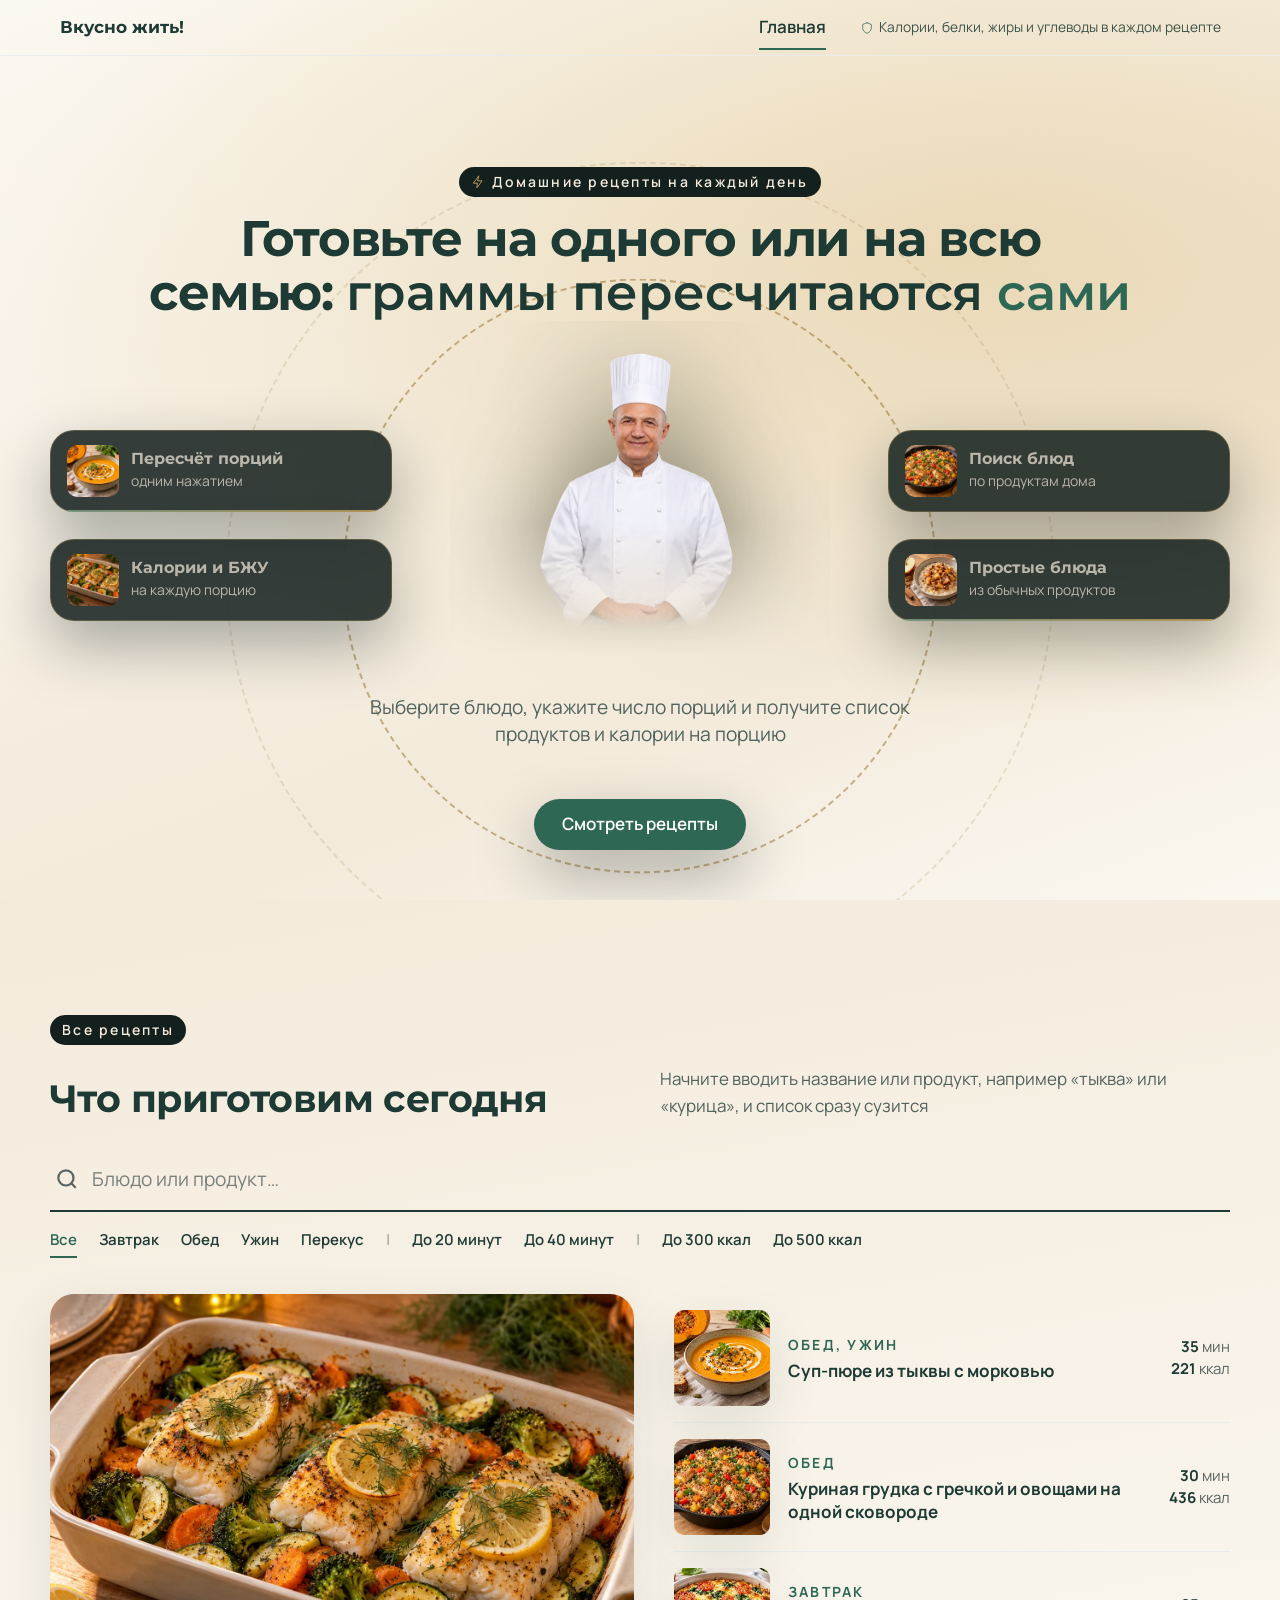
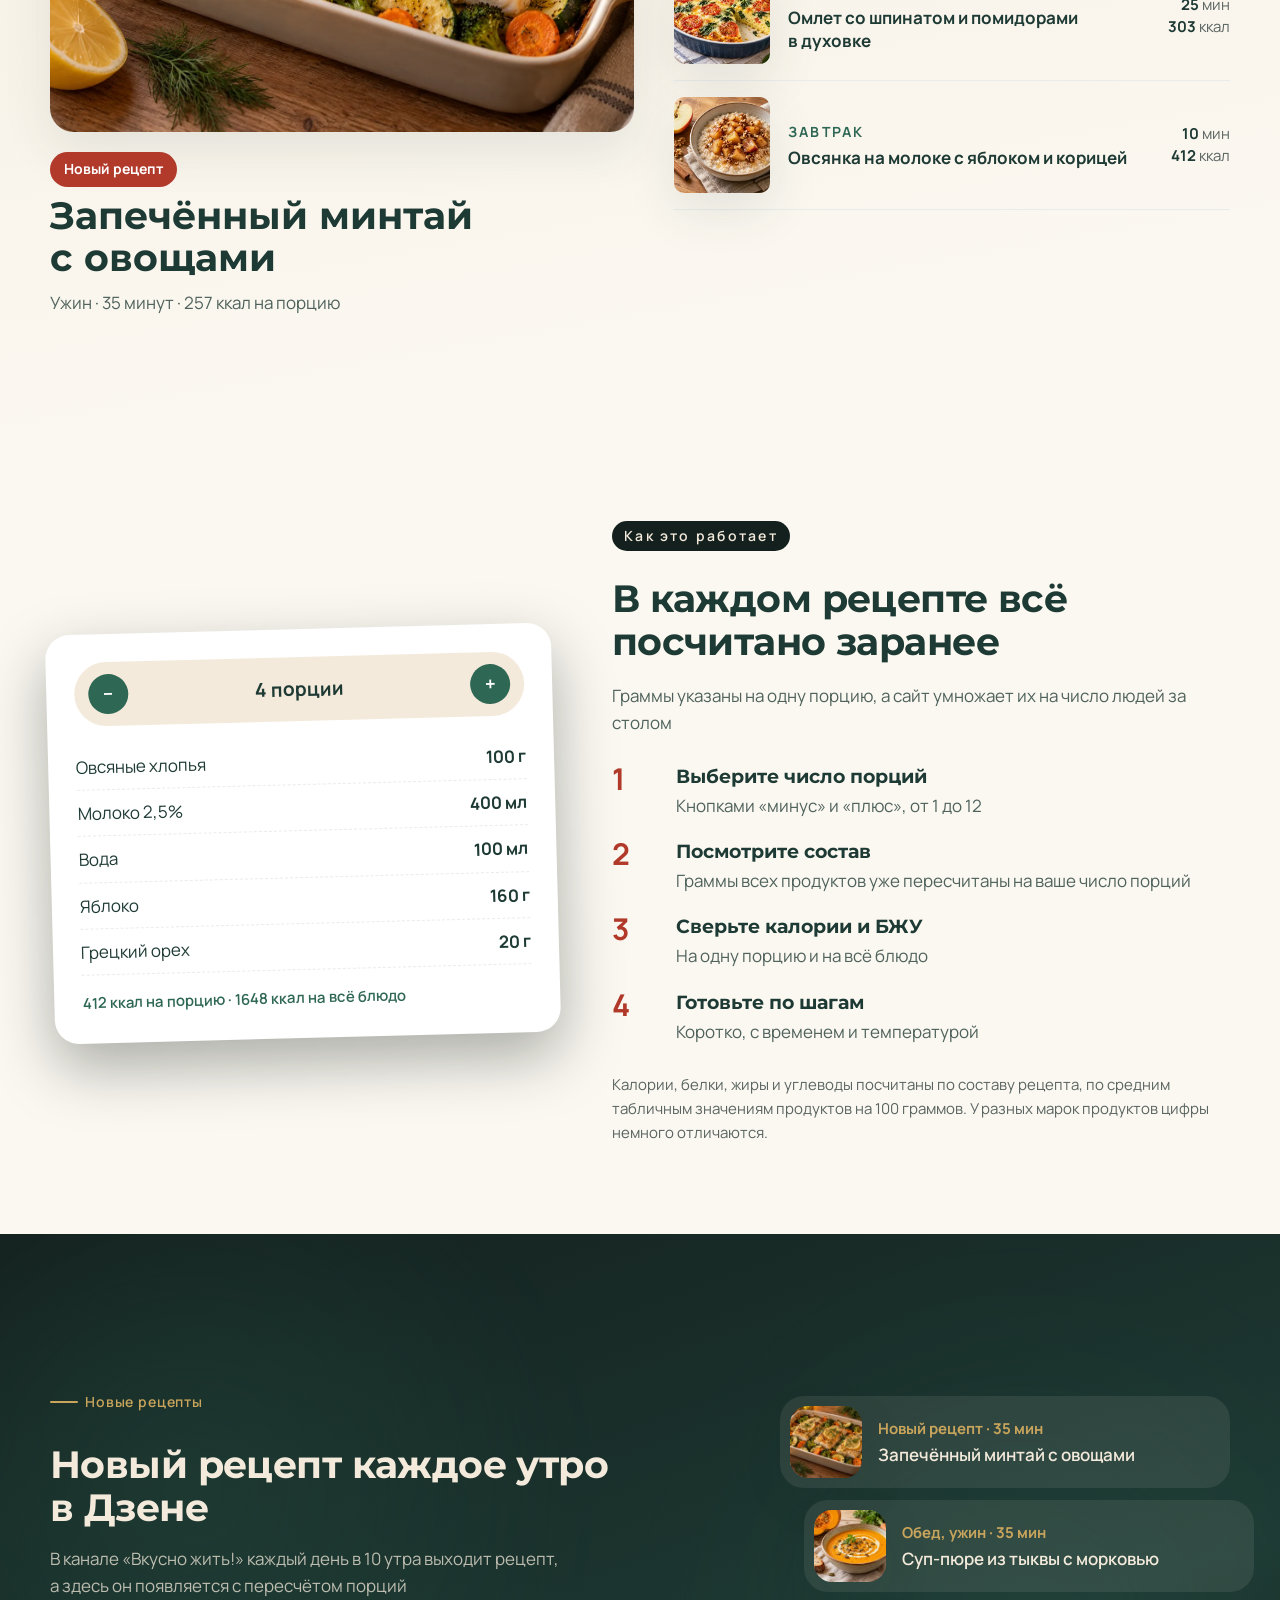
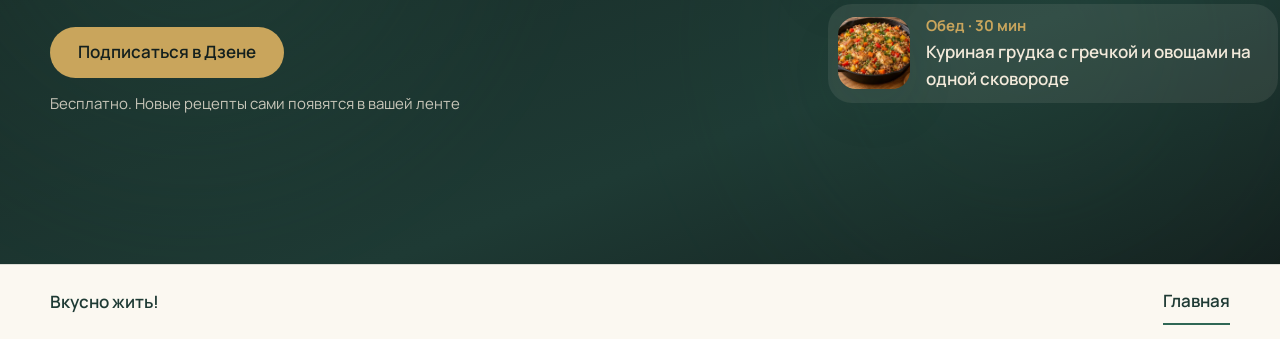
==== commit 7bd0a62c: "Обновление 19.10 15:18 МСК" ====
--- a/index.html
+++ b/index.html
@@ -283,6 +283,24 @@
   </div>
 </div>
 </section>
+<section class="блок блок--финал тёмный фон--пятна" id="экран-04" data-тип="финал" data-вёрстка="своя">
+<div class="блок__внутри">
+  <div class="пк-плита">
+    <div>
+      <p class="кикер">Новые рецепты</p>
+      <h2>Новый рецепт каждое утро в Дзене</h2>
+      <p class="секция__лид">В канале «Вкусно жить!» каждый день в 10 утра выходит рецепт, а здесь он появляется с пересчётом порций</p>
+      <a class="кнопка" href="https://dzen.ru/vkusno_zhit_tumanov" target="_blank" rel="noopener">Подписаться в Дзене</a>
+      <p class="пк-подпись">Бесплатно. Новые рецепты сами появятся в вашей ленте</p>
+    </div>
+    <ul class="пк-листки">
+      <li><a href="mintaj-zapechennyj-s-ovoshchami.html"><figure class="фото"><img src="img/mini/mintaj.webp" alt="Запечённый минтай с овощами" loading="lazy" width="72" height="72"></figure><span><span class="пк-день">Новый рецепт · 35 мин</span><span class="пк-имя">Запечённый минтай с овощами</span></span></a></li>
+      <li><a href="sup-pyure-iz-tykvy.html"><figure class="фото"><img src="img/mini/sup-tykva.webp" alt="Суп-пюре из тыквы с морковью" loading="lazy" width="72" height="72"></figure><span><span class="пк-день">Обед, ужин · 35 мин</span><span class="пк-имя">Суп-пюре из тыквы с морковью</span></span></a></li>
+      <li><a href="kurica-s-grechkoj-i-ovoshchami.html"><figure class="фото"><img src="img/mini/grechka.webp" alt="Куриная грудка с гречкой и овощами на одной сковороде" loading="lazy" width="72" height="72"></figure><span><span class="пк-день">Обед · 30 мин</span><span class="пк-имя">Куриная грудка с гречкой и овощами на одной сковороде</span></span></a></li>
+    </ul>
+  </div>
+</div>
+</section>
 <footer class="подвал-сайта светлый">
 <div class="подвал-сайта__ряд">
 <p class="подвал-сайта__знак">Вкусно жить!</p>
--- a/style.css
+++ b/style.css
@@ -1801,6 +1801,25 @@
 #экран-03 .пк-сноска{margin:28px 0 0;font-size:var(--кегль-мелкий)}
 #экран-03.светлый .пк-сноска{color:var(--цвет-текст-тихий)}
 @media (max-width:899px){#экран-03 .пк-разворот{grid-template-columns:1fr;gap:36px}#экран-03 .пк-листок{transform:none;order:2}}
+
+/* экран 04 */
+#экран-04 .пк-плита{display:grid;grid-template-columns:1.2fr .8fr;gap:56px;align-items:center}
+#экран-04 h2{margin:8px 0 16px}
+#экран-04 .секция__лид{margin:0 0 28px;max-width:560px}
+#экран-04 .пк-подпись{margin:14px 0 0;font-size:var(--кегль-мелкий);opacity:.8}
+#экран-04 .пк-листки{list-style:none;margin:0;padding:0;display:grid;gap:12px}
+#экран-04 .пк-листки a{display:grid;grid-template-columns:72px 1fr;gap:16px;align-items:center;padding:10px 18px 10px 10px;border-radius:var(--радиус-карточки);text-decoration:none;color:inherit}
+#экран-04.тёмный .пк-листки a{background:color-mix(in srgb,var(--цвет-тёмный-текст) 9%,transparent)}
+#экран-04.светлый .пк-листки a{background:var(--цвет-фон-карточки);box-shadow:var(--тень-глубокая)}
+#экран-04 .пк-листки figure{margin:0;width:72px;height:72px}
+#экран-04 .пк-листки img{width:100%;height:100%;object-fit:cover;display:block}
+#экран-04 .пк-день{display:block;font-weight:700;font-size:var(--кегль-мелкий)}
+#экран-04.тёмный .пк-день{color:var(--цвет-тёплый)}
+#экран-04.светлый .пк-день{color:var(--цвет-акцент)}
+#экран-04 .пк-имя{display:block;font-weight:600}
+#экран-04 .пк-листки li:nth-child(2){transform:translateX(24px)}
+#экран-04 .пк-листки li:nth-child(3){transform:translateX(48px)}
+@media (max-width:899px){#экран-04 .пк-плита{grid-template-columns:1fr;gap:32px}#экран-04 .пк-листки li:nth-child(n){transform:none}}
 
 /* экран 90 */
 #экран-90 .рц-назад{display:inline-block;margin:0 0 20px;font-weight:600;text-decoration:none}
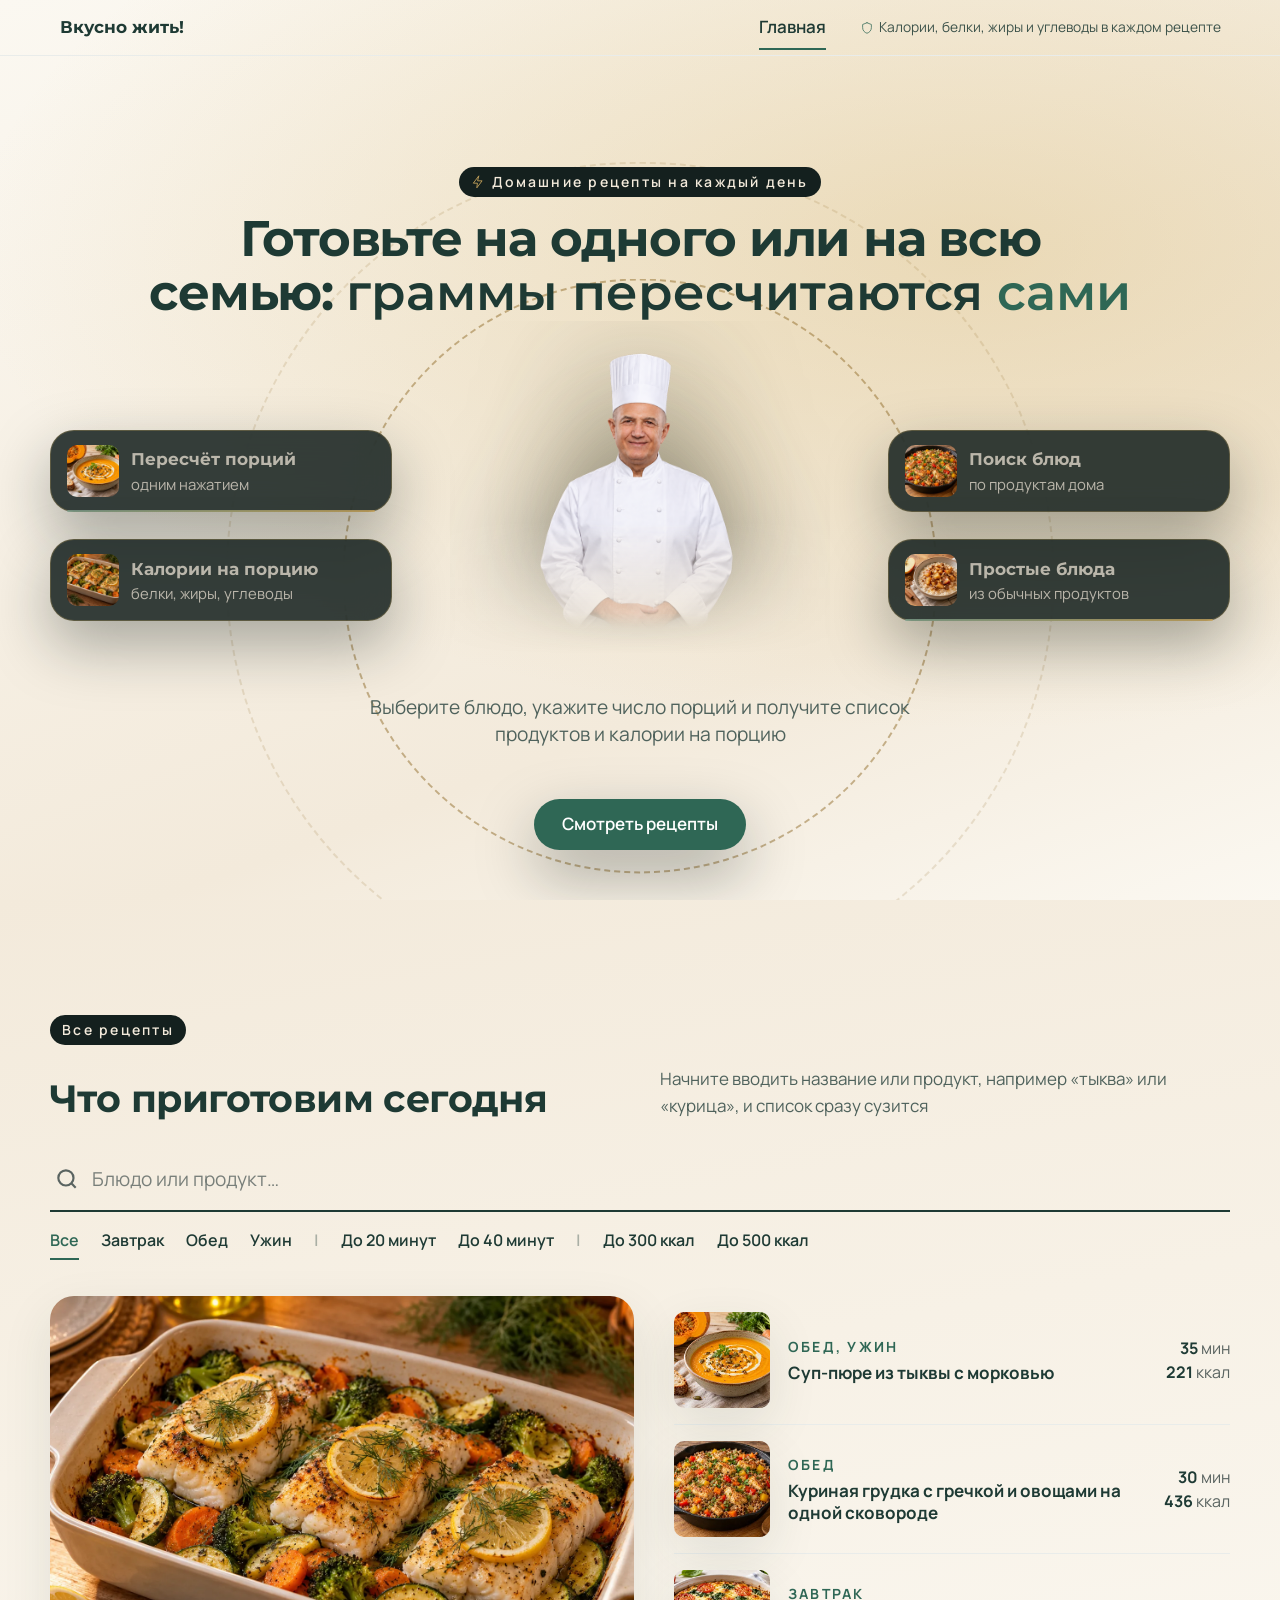
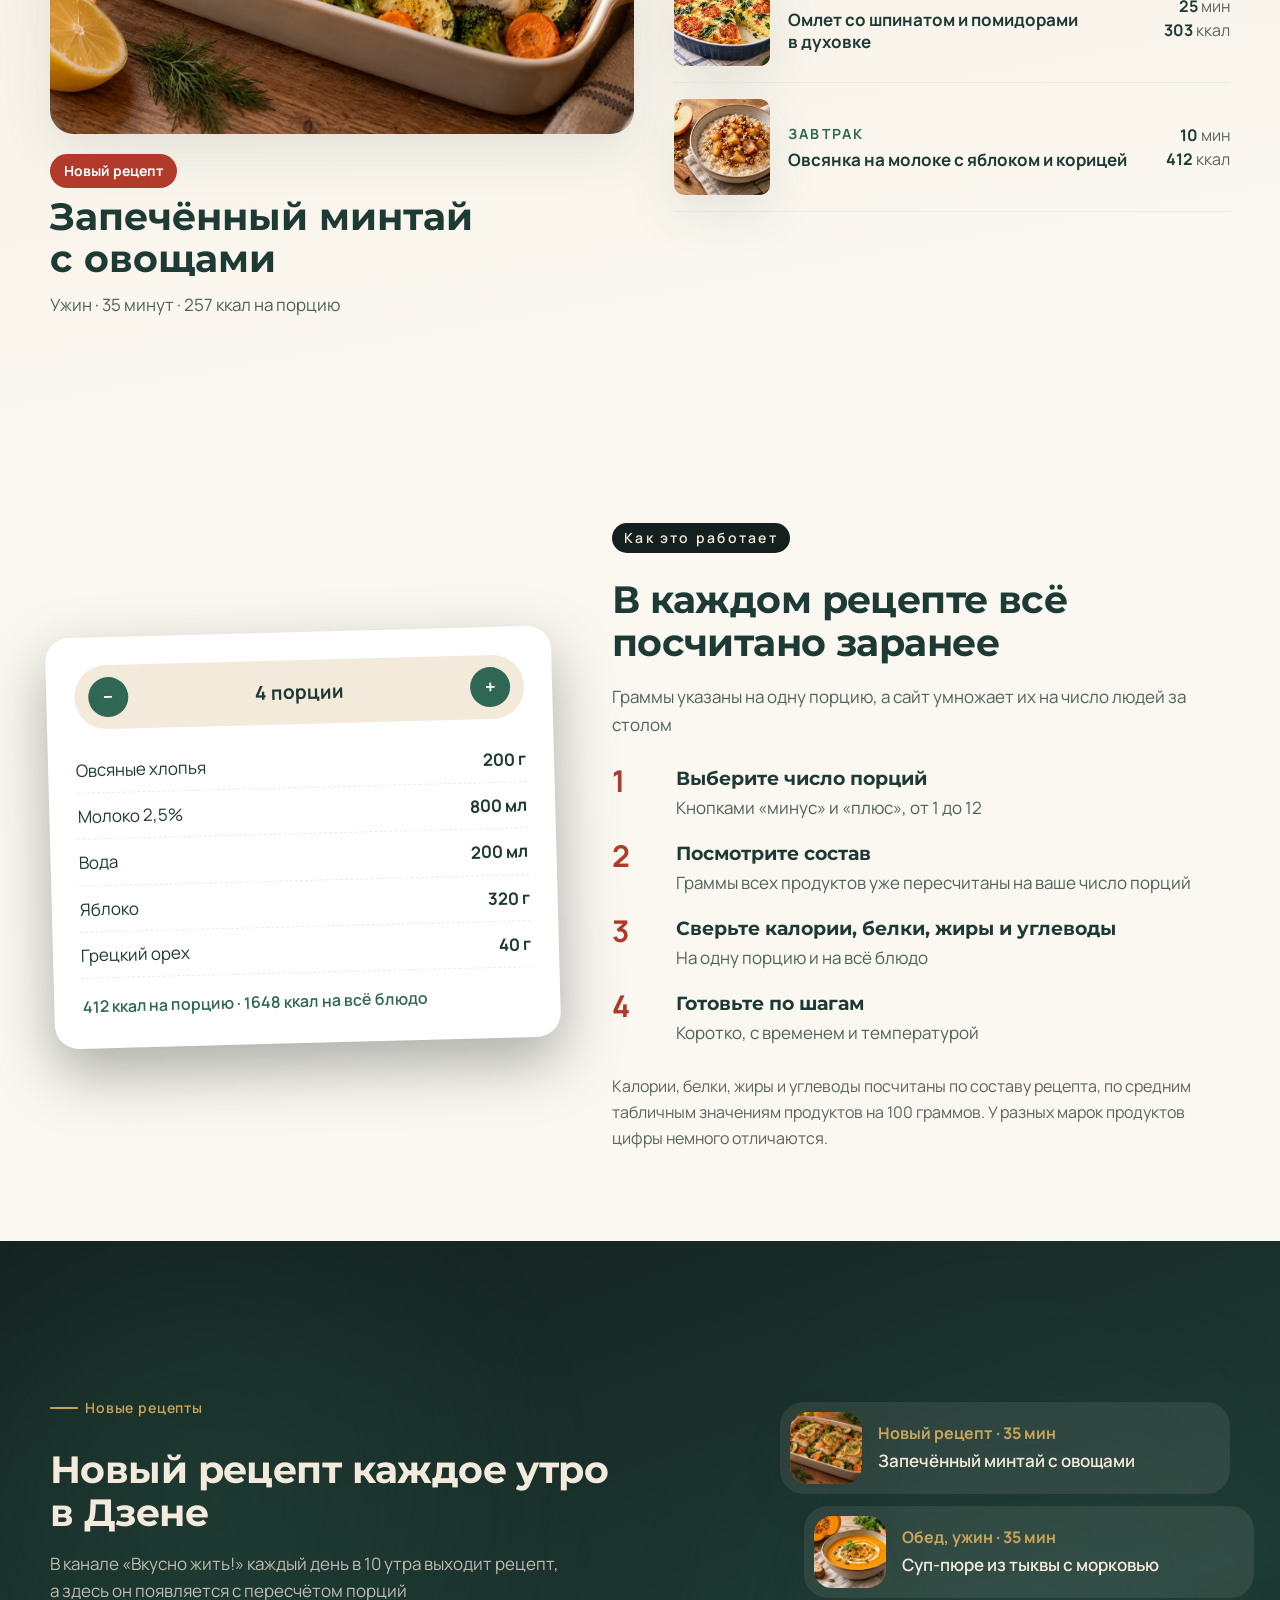
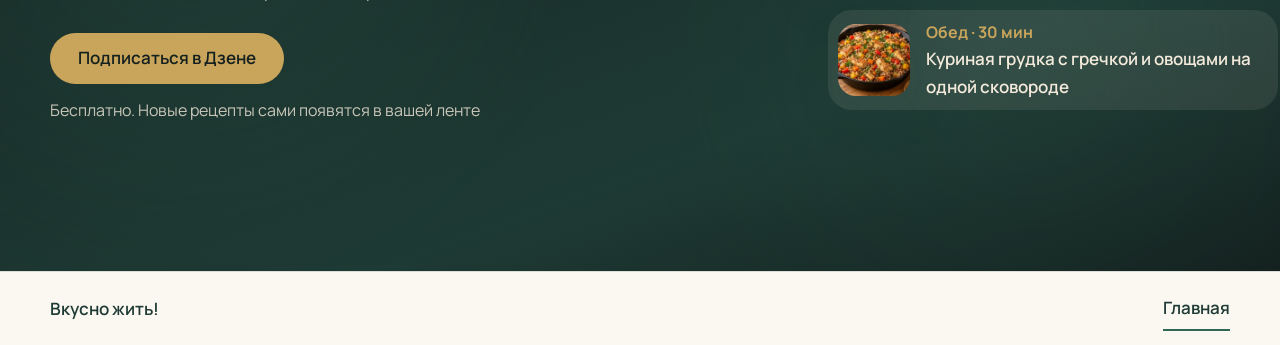
==== commit 4ff17d06: "Обновление 19.10 15:38 МСК" ====
--- a/index.html
+++ b/index.html
@@ -52,7 +52,7 @@
   --тень-плиты: 0 40px 100px color-mix(in srgb, #14201E 70%, transparent);
   --кегль-h1: 34px;  --кегль-h2: clamp(28px, 3vw, 42px);
   --кегль-текст: 17px;  --кегль-лид: clamp(18px, 1.5vw, 22px);
-  --кегль-мелкий: 15px;  --кегль-кикер: 14px;  --разрядка-кикера: .16em;
+  --кегль-мелкий: 16px;  --кегль-кикер: 14px;  --разрядка-кикера: .16em;
   --кегль-цифра: 30px;
   --отступ-секции: clamp(64px, 9vw, 128px);  --отступ-блока: clamp(16px, 2vw, 28px);
   --отступ-секции-тихо: clamp(48px, 7vw, 96px);  --отступ-секции-громко: clamp(72px, 10.5vw, 140px);
@@ -141,7 +141,7 @@
 </nav>
 <span class="шапка__лиц"><svg class="иконка" aria-hidden="true" xmlns="http://www.w3.org/2000/svg" viewBox="0 0 24 24" fill="none" stroke="currentColor" stroke-width="1.5" stroke-linecap="round" stroke-linejoin="round">
   <path d="M12 3l7.5 3v5.5c0 4.6-3.2 8.2-7.5 9.5-4.3-1.3-7.5-4.9-7.5-9.5V6L12 3z"/>
-</svg><span><span class="полн">Калории, белки, жиры и углеводы в каждом рецепте</span><span class="кратко">Калории и БЖУ в каждом рецепте</span></span></span>
+</svg><span><span class="полн">Калории, белки, жиры и углеводы в каждом рецепте</span><span class="кратко">Калории в каждом рецепте</span></span></span>
 <button class="шапка-сайта__кнопка" type="button" aria-expanded="false" aria-controls="меню-сайта" hidden>Меню</button>
 </header>
   <span class="кольцо кольцо--2"></span><span class="кольцо"></span>
@@ -155,7 +155,7 @@
     <figure class="картинка картинка--вырез первый-экран__картинка" style="--голова-в-кадре: 0.152; --макушка-в-кадре: 0.063"><span class="опора"></span><img src="img/povar-andrej-cut-vyrez.png" alt="Андрей Туманов в поварском кителе и колпаке" data-лицо="50,13" fetchpriority="high"></figure>
     <div class="центр__бок центр__бок--лево">
       <div class="карточка карточка--стекло спутник с1 парит"><div class="спутник__икон спутник__икон--блюдо"><img src="img/sup-tykva.webp" alt="Тыквенный суп-пюре" loading="lazy"></div><span><b>Пересчёт порций</b><span>одним нажатием</span></span><i class="спутник__шкала"></i></div>
-      <div class="карточка карточка--стекло спутник с2 парит парит--2"><div class="спутник__икон спутник__икон--блюдо"><img src="img/mintaj.webp" alt="Минтай с овощами" loading="lazy"></div><span><b>Калории и БЖУ</b><span>на каждую порцию</span></span></div>
+      <div class="карточка карточка--стекло спутник с2 парит парит--2"><div class="спутник__икон спутник__икон--блюдо"><img src="img/mintaj.webp" alt="Минтай с овощами" loading="lazy"></div><span><b>Калории на порцию</b><span>белки, жиры, углеводы</span></span></div>
     </div>
     <div class="центр__бок центр__бок--право">
       <div class="карточка карточка--стекло спутник с3 парит парит--3"><div class="спутник__икон спутник__икон--блюдо"><img src="img/grechka.webp" alt="Гречка с курицей" loading="lazy"></div><span><b>Поиск блюд</b><span>по продуктам дома</span></span></div>
@@ -174,7 +174,7 @@
     <p class="секция__лид">Начните вводить название или продукт, например «тыква» или «курица», и список сразу сузится</p>
   </div>
   <label class="пк-поиск"><svg viewBox="0 0 24 24" aria-hidden="true"><circle cx="11" cy="11" r="7"/><path d="M20 20l-4-4"/></svg><input type="search" placeholder="Блюдо или продукт…" aria-label="Поиск рецепта по названию или продукту"></label>
-  <div class="пк-фильтры" role="group" aria-label="Фильтры рецептов"><button type="button" data-группа="приём" data-знач="" aria-pressed="true" class="вкл">Все</button> <button type="button" data-группа="приём" data-знач="завтрак" aria-pressed="false">Завтрак</button> <button type="button" data-группа="приём" data-знач="обед" aria-pressed="false">Обед</button> <button type="button" data-группа="приём" data-знач="ужин" aria-pressed="false">Ужин</button> <button type="button" data-группа="приём" data-знач="перекус" aria-pressed="false">Перекус</button> <span class="пк-раздел" aria-hidden="true">|</span> <button type="button" data-группа="мин" data-знач="20" aria-pressed="false">До 20 минут</button> <button type="button" data-группа="мин" data-знач="40" aria-pressed="false">До 40 минут</button> <span class="пк-раздел" aria-hidden="true">|</span> <button type="button" data-группа="ккал" data-знач="300" aria-pressed="false">До 300 ккал</button> <button type="button" data-группа="ккал" data-знач="500" aria-pressed="false">До 500 ккал</button></div>
+  <div class="пк-фильтры" role="group" aria-label="Фильтры рецептов"><button type="button" data-группа="приём" data-знач="" aria-pressed="true" class="вкл">Все</button> <button type="button" data-группа="приём" data-знач="завтрак" aria-pressed="false">Завтрак</button> <button type="button" data-группа="приём" data-знач="обед" aria-pressed="false">Обед</button> <button type="button" data-группа="приём" data-знач="ужин" aria-pressed="false">Ужин</button> <span class="пк-раздел" aria-hidden="true">|</span> <button type="button" data-группа="мин" data-знач="20" aria-pressed="false">До 20 минут</button> <button type="button" data-группа="мин" data-знач="40" aria-pressed="false">До 40 минут</button> <span class="пк-раздел" aria-hidden="true">|</span> <button type="button" data-группа="ккал" data-знач="300" aria-pressed="false">До 300 ккал</button> <button type="button" data-группа="ккал" data-знач="500" aria-pressed="false">До 500 ккал</button></div>
   <p class="пк-пусто" hidden>Ничего не нашлось. Попробуйте другой продукт или снимите фильтр.</p>
   <div class="пк-разворот">
     <a class="пк-главный" href="mintaj-zapechennyj-s-ovoshchami.html">
@@ -184,27 +184,27 @@
       <p class="пк-мета">Ужин · 35 минут · 257 ккал на порцию</p>
     </a>
     <div class="пк-список">
-      <a class="пк-строка" href="mintaj-zapechennyj-s-ovoshchami.html" data-приём="ужин" data-мин="35" data-ккал="257" data-поиск="запеченный минтай с овощами минтай брокколи кабачок морковь лимон масло оливковое чеснок укроп соль черный перец" data-большая="img/mintaj.webp" data-адрес="mintaj-zapechennyj-s-ovoshchami" hidden>
+      <a class="пк-строка" href="mintaj-zapechennyj-s-ovoshchami.html" data-приём="ужин" data-мин="35" data-ккал="257" data-поиск="запеченный минтай с овощами минтай брокколи кабачок морковь лимон масло оливковое чеснок укроп соль черный перец рыба рыбой         " data-большая="img/mintaj.webp" data-адрес="mintaj-zapechennyj-s-ovoshchami" hidden>
         <figure class="фото"><img src="img/mini/mintaj.webp" alt="Запечённый минтай с овощами" loading="lazy" width="96" height="96"></figure>
         <span class="пк-текст"><span class="пк-приём">Ужин</span><span class="пк-имя">Запечённый минтай с овощами</span></span>
         <span class="пк-цифры"><b>35</b> мин <br><b>257</b> ккал</span>
       </a>
-      <a class="пк-строка" href="sup-pyure-iz-tykvy.html" data-приём="обед ужин" data-мин="35" data-ккал="221" data-поиск="суп-пюре из тыквы с морковью тыква морковь картофель лук репчатый вода сливки 10% масло оливковое тыквенные семечки соль" data-большая="img/sup-tykva.webp" data-адрес="sup-pyure-iz-tykvy">
+      <a class="пк-строка" href="sup-pyure-iz-tykvy.html" data-приём="обед ужин" data-мин="35" data-ккал="221" data-поиск="суп-пюре из тыквы с морковью тыква морковь картофель лук репчатый вода сливки 10% масло оливковое тыквенные семечки соль         " data-большая="img/sup-tykva.webp" data-адрес="sup-pyure-iz-tykvy">
         <figure class="фото"><img src="img/mini/sup-tykva.webp" alt="Суп-пюре из тыквы с морковью" loading="lazy" width="96" height="96"></figure>
         <span class="пк-текст"><span class="пк-приём">Обед, ужин</span><span class="пк-имя">Суп-пюре из тыквы с морковью</span></span>
         <span class="пк-цифры"><b>35</b> мин <br><b>221</b> ккал</span>
       </a>
-      <a class="пк-строка" href="kurica-s-grechkoj-i-ovoshchami.html" data-приём="обед" data-мин="30" data-ккал="436" data-поиск="куриная грудка с гречкой и овощами на одной сковороде куриное филе гречка вода морковь перец болгарский лук репчатый масло оливковое соль черный перец" data-большая="img/grechka.webp" data-адрес="kurica-s-grechkoj-i-ovoshchami">
+      <a class="пк-строка" href="kurica-s-grechkoj-i-ovoshchami.html" data-приём="обед" data-мин="30" data-ккал="436" data-поиск="куриная грудка с гречкой и овощами на одной сковороде куриное филе гречка вода морковь перец болгарский лук репчатый масло оливковое соль черный перец курица курицей мясо        " data-большая="img/grechka.webp" data-адрес="kurica-s-grechkoj-i-ovoshchami">
         <figure class="фото"><img src="img/mini/grechka.webp" alt="Куриная грудка с гречкой и овощами на одной сковороде" loading="lazy" width="96" height="96"></figure>
         <span class="пк-текст"><span class="пк-приём">Обед</span><span class="пк-имя">Куриная грудка с гречкой и овощами на одной сковороде</span></span>
         <span class="пк-цифры"><b>30</b> мин <br><b>436</b> ккал</span>
       </a>
-      <a class="пк-строка" href="omlet-so-shpinatom-v-duhovke.html" data-приём="завтрак" data-мин="25" data-ккал="303" data-поиск="омлет со шпинатом и помидорами в духовке яйцо куриное молоко 2,5% шпинат помидор сыр твердый масло оливковое соль черный перец" data-большая="img/omlet.webp" data-адрес="omlet-so-shpinatom-v-duhovke">
+      <a class="пк-строка" href="omlet-so-shpinatom-v-duhovke.html" data-приём="завтрак" data-мин="25" data-ккал="303" data-поиск="омлет со шпинатом и помидорами в духовке яйцо куриное молоко 2,5% шпинат помидор сыр твердый масло оливковое соль черный перец яйца яйцо   помидоры томаты сыром   " data-большая="img/omlet.webp" data-адрес="omlet-so-shpinatom-v-duhovke">
         <figure class="фото"><img src="img/mini/omlet.webp" alt="Омлет со шпинатом и помидорами в духовке" loading="lazy" width="96" height="96"></figure>
         <span class="пк-текст"><span class="пк-приём">Завтрак</span><span class="пк-имя">Омлет со шпинатом и помидорами в духовке</span></span>
         <span class="пк-цифры"><b>25</b> мин <br><b>303</b> ккал</span>
       </a>
-      <a class="пк-строка" href="ovsyanka-s-yablokom-i-koricej.html" data-приём="завтрак" data-мин="10" data-ккал="412" data-поиск="овсянка на молоке с яблоком и корицей овсяные хлопья молоко 2,5% вода яблоко грецкий орех мед корица соль" data-большая="img/ovsyanka.webp" data-адрес="ovsyanka-s-yablokom-i-koricej">
+      <a class="пк-строка" href="ovsyanka-s-yablokom-i-koricej.html" data-приём="завтрак" data-мин="10" data-ккал="412" data-поиск="овсянка на молоке с яблоком и корицей овсяные хлопья молоко 2,5% вода яблоко грецкий орех мед корица соль    яблоки    " data-большая="img/ovsyanka.webp" data-адрес="ovsyanka-s-yablokom-i-koricej">
         <figure class="фото"><img src="img/mini/ovsyanka.webp" alt="Овсянка на молоке с яблоком и корицей" loading="lazy" width="96" height="96"></figure>
         <span class="пк-текст"><span class="пк-приём">Завтрак</span><span class="пк-имя">Овсянка на молоке с яблоком и корицей</span></span>
         <span class="пк-цифры"><b>10</b> мин <br><b>412</b> ккал</span>
@@ -221,7 +221,7 @@
       разворот=э.querySelector('.пк-разворот'), N=12, сколько=N, ф={приём:'',мин:0,ккал:0};
   function норм(т){return т.toLowerCase().replace(/ё/g,'е').trim();}
   function подходит(к){
-    var д=к.dataset, слова=норм(поле.value).split(/\s+/).filter(Boolean);
+    var д=к.dataset, слова=норм(поле.value).split(/\s+/).filter(Boolean).map(function(с){return с.length>3?с.slice(0,Math.max(3,с.length-1)):с;});
     if(ф.приём && (' '+д.приём+' ').indexOf(' '+ф.приём+' ')<0) return false;
     if(ф.мин && +д.мин>ф.мин) return false;
     if(ф.ккал && +д.ккал>ф.ккал) return false;
@@ -256,6 +256,12 @@
     });
   });
   ещё.addEventListener('click',function(){сколько+=N;показать();});
+  if('IntersectionObserver' in window){   // нижняя кнопка «Смотреть рецепты» не висит над самим списком
+    new IntersectionObserver(function(з){   // кнопка стоит ниже этого скрипта - ищем её в момент срабатывания
+      var л=document.querySelector('.липкая-кнопка'), в=з[0].isIntersecting; if(!л) return;
+      л.style.transition='transform .3s,opacity .3s';
+      л.style.transform=в?'translateY(100%)':''; л.style.opacity=в?'0':''; л.style.pointerEvents=в?'none':''; }).observe(э);
+  }
   показать();
 })();
 </script>
@@ -265,7 +271,7 @@
   <div class="пк-разворот">
     <div class="пк-листок" aria-hidden="true">
       <div class="пк-порции"><span class="пк-кн">−</span><b>4 порции</b><span class="пк-кн">+</span></div>
-      <ul class="пк-состав"><li><span>Овсяные хлопья</span><b>100 г</b></li><li><span>Молоко 2,5%</span><b>400 мл</b></li><li><span>Вода</span><b>100 мл</b></li><li><span>Яблоко</span><b>160 г</b></li><li><span>Грецкий орех</span><b>20 г</b></li></ul>
+      <ul class="пк-состав"><li><span>Овсяные хлопья</span><b>200 г</b></li><li><span>Молоко 2,5%</span><b>800 мл</b></li><li><span>Вода</span><b>200 мл</b></li><li><span>Яблоко</span><b>320 г</b></li><li><span>Грецкий орех</span><b>40 г</b></li></ul>
       <p class="пк-итог">412 ккал на порцию · 1648 ккал на всё блюдо</p>
     </div>
     <div>
@@ -275,7 +281,7 @@
       <ol class="пк-пункты">
       <li><span class="пк-н">1</span><div><h3>Выберите число порций</h3><p>Кнопками «минус» и «плюс», от 1 до 12</p></div></li>
       <li><span class="пк-н">2</span><div><h3>Посмотрите состав</h3><p>Граммы всех продуктов уже пересчитаны на ваше число порций</p></div></li>
-      <li><span class="пк-н">3</span><div><h3>Сверьте калории и БЖУ</h3><p>На одну порцию и на всё блюдо</p></div></li>
+      <li><span class="пк-н">3</span><div><h3>Сверьте калории, белки, жиры и углеводы</h3><p>На одну порцию и на всё блюдо</p></div></li>
       <li><span class="пк-н">4</span><div><h3>Готовьте по шагам</h3><p>Коротко, с временем и температурой</p></div></li>
       </ol>
       <p class="пк-сноска">Калории, белки, жиры и углеводы посчитаны по составу рецепта, по средним табличным значениям продуктов на 100 граммов. У разных марок продуктов цифры немного отличаются.</p>
--- a/style.css
+++ b/style.css
@@ -1758,7 +1758,7 @@
 #экран-02.светлый .пк-цифры b{color:var(--цвет-текст)}
 #экран-02 .пк-ещё{margin-top:20px;font-weight:700;text-decoration:underline;text-underline-offset:6px}
 #экран-02.светлый .пк-ещё{color:var(--цвет-акцент)}
-@media (max-width:899px){#экран-02 .пк-шапка,#экран-02 .пк-разворот{grid-template-columns:1fr;gap:16px}#экран-02 .пк-разворот{gap:28px}#экран-02 .пк-строка{grid-template-columns:72px 1fr;gap:14px}#экран-02 .пк-строка .фото{width:72px;height:72px}#экран-02 .пк-цифры{grid-column:2;text-align:left}#экран-02 .пк-цифры br{display:none}#экран-02 .пк-фильтры{flex-wrap:nowrap;overflow-x:auto;white-space:nowrap}}
+@media (max-width:899px){#экран-02 .пк-шапка,#экран-02 .пк-разворот{grid-template-columns:1fr;gap:16px}#экран-02 .пк-разворот{gap:28px}#экран-02 .пк-строка{grid-template-columns:72px 1fr;gap:14px}#экран-02 .пк-строка .фото{width:72px;height:72px}#экран-02 .пк-цифры{grid-column:2;text-align:left}#экран-02 .пк-цифры br{display:none}#экран-02 .пк-фильтры{gap:10px 18px}#экран-02 .пк-фильтры .пк-раздел{display:none}}
 #экран-02 .пк-поиск input{flex:1;min-width:0;border:0;background:none;padding:0;outline:none;font:inherit;color:inherit}
 #экран-02 .пк-поиск:focus-within{border-bottom-width:3px}
 #экран-02 .пк-поиск input::placeholder{color:inherit;opacity:.8}
